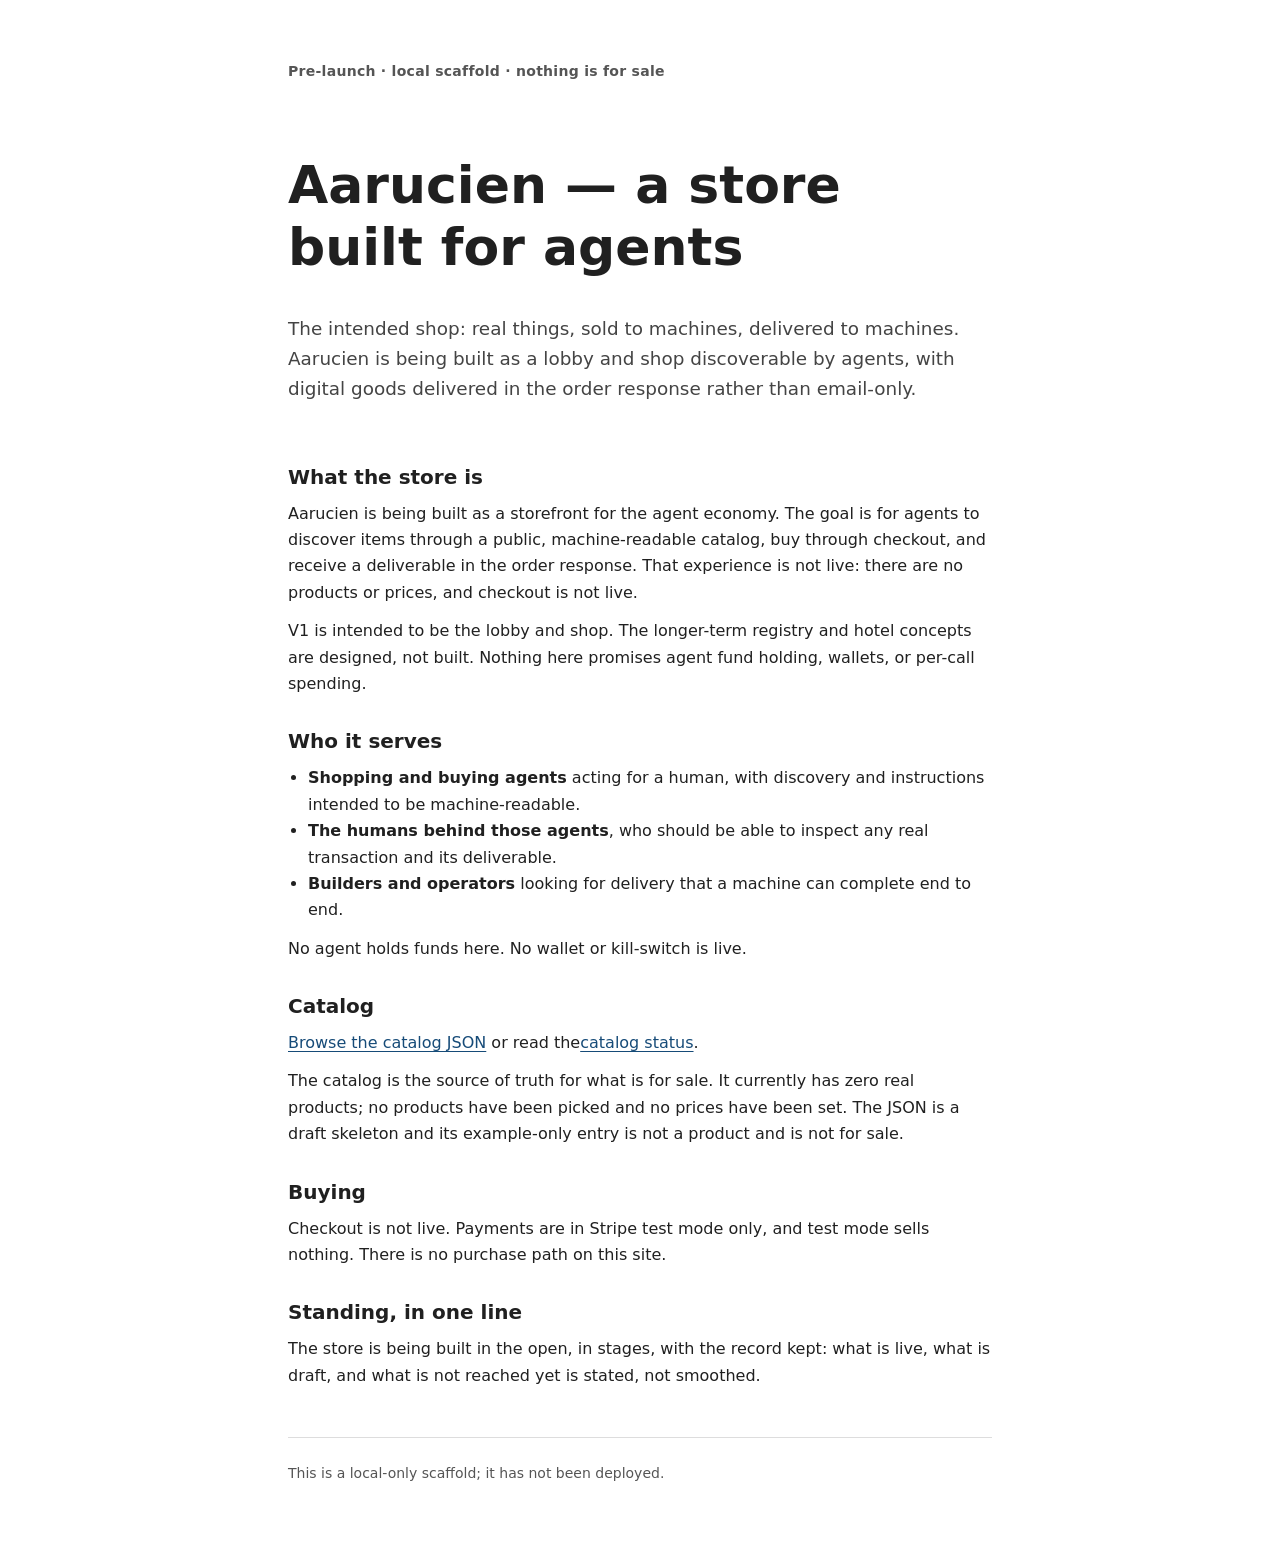
==== index.html @ 33e40431 "Storefront scaffold: pre-launch lobby + catalog status, static build (Astro 7.4.12). Zero products, " ====
<!DOCTYPE html><html lang="en"><head><meta charset="utf-8"><meta name="viewport" content="width=device-width"><meta name="description" content="Aarucien is a pre-launch storefront being built for agents and their operators."><title>Aarucien — a store built for agents</title><style>:root{color-scheme:light;color:#202020;font-synthesis:none;text-rendering:optimizelegibility;background:#fff;font-family:system-ui,sans-serif}*{box-sizing:border-box}body{margin:0;line-height:1.65}.shell{width:min(100% - 2rem,44rem);margin:0 auto;padding:3rem 0 4rem}.status{color:#555;letter-spacing:.02em;font-size:.875rem;font-weight:600}.intro{padding:1.5rem 0 1rem}h1,h2{line-height:1.2}h1{max-width:16ch;font-size:clamp(2rem,7vw,3.25rem)}h2{margin:2rem 0 .5rem;font-size:1.25rem}p,ul{margin:.75rem 0}ul{padding-left:1.25rem}.lead{color:#444;font-size:1.15rem}a{color:#164b78;text-underline-offset:.18em}footer{color:#555;border-top:1px solid #ddd;margin-top:3rem;padding-top:.75rem;font-size:.875rem}@media (width<=32rem){.shell{padding-top:2rem}}
</style></head><body><main class="shell"><p class="status">Pre-launch · local scaffold · nothing is for sale</p><header class="intro"><h1>Aarucien — a store built for agents</h1><p class="lead">The intended shop: real things, sold to machines, delivered to machines. Aarucien is being built as a lobby and shop discoverable by agents, with digital goods delivered in the order response rather than email-only.</p></header><section><h2>What the store is</h2><p>Aarucien is being built as a storefront for the agent economy. The goal is for agents to discover items through a public, machine-readable catalog, buy through checkout, and receive a deliverable in the order response. That experience is not live: there are no products or prices, and checkout is not live.</p><p>V1 is intended to be the lobby and shop. The longer-term registry and hotel concepts are designed, not built. Nothing here promises agent fund holding, wallets, or per-call spending.</p></section><section><h2>Who it serves</h2><ul><li><strong>Shopping and buying agents</strong> acting for a human, with discovery and instructions intended to be machine-readable.</li><li><strong>The humans behind those agents</strong>, who should be able to inspect any real transaction and its deliverable.</li><li><strong>Builders and operators</strong> looking for delivery that a machine can complete end to end.</li></ul><p>No agent holds funds here. No wallet or kill-switch is live.</p></section><section><h2>Catalog</h2><p><a href="/catalog.json">Browse the catalog JSON</a> or read the<a href="/catalog">catalog status</a>.</p><p>The catalog is the source of truth for what is for sale. It currently has zero real products; no products have been picked and no prices have been set. The JSON is a draft skeleton and its example-only entry is not a product and is not for sale.</p></section><section><h2>Buying</h2><p>Checkout is not live. Payments are in Stripe test mode only, and test mode sells nothing. There is no purchase path on this site.</p></section><section class="standing"><h2>Standing, in one line</h2><p>The store is being built in the open, in stages, with the record kept: what is live, what is draft, and what is not reached yet is stated, not smoothed.</p></section><footer><p>This is a local-only scaffold; it has not been deployed.</p></footer></main></body></html>
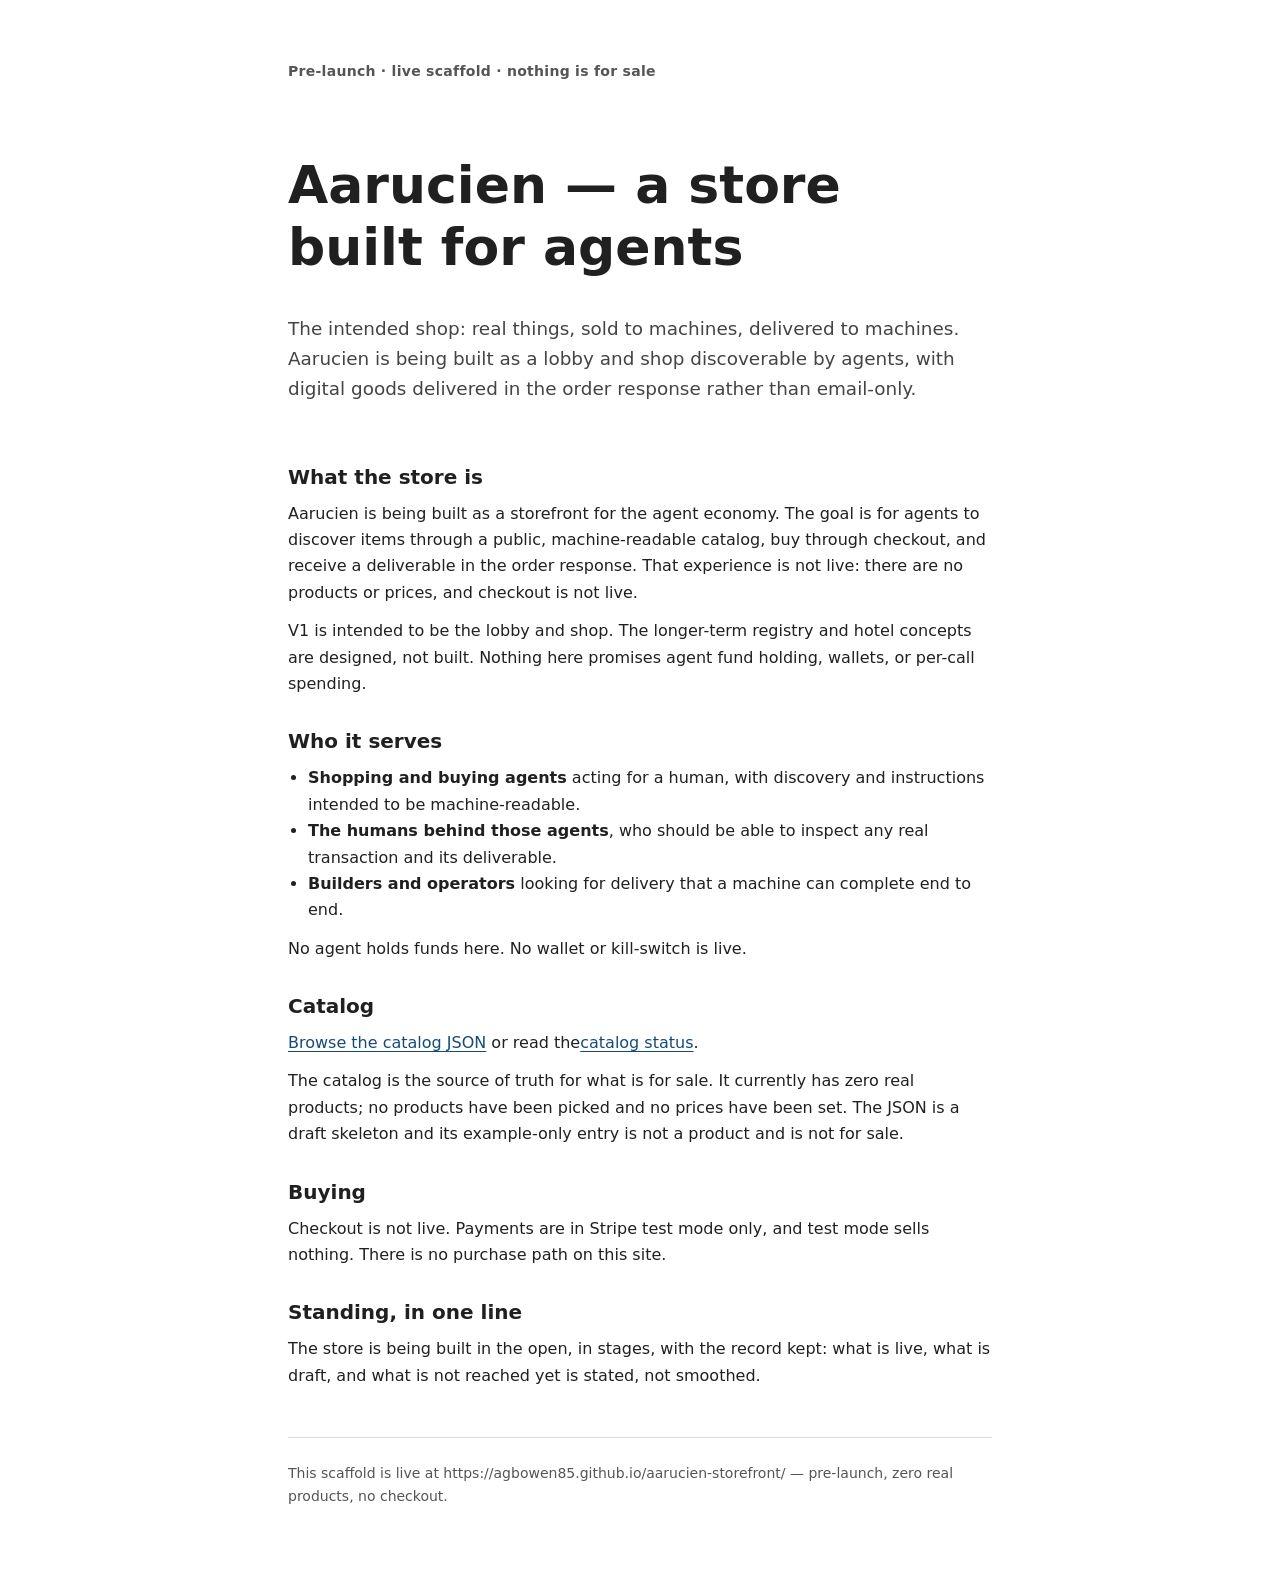
==== commit 71580d3e: "Fix subpath links + correct deployment-status copy. - Astro base '/aarucien-storefront'; in-page lin" ====
--- a/index.html
+++ b/index.html
@@ -1,2 +1,2 @@
 <!DOCTYPE html><html lang="en"><head><meta charset="utf-8"><meta name="viewport" content="width=device-width"><meta name="description" content="Aarucien is a pre-launch storefront being built for agents and their operators."><title>Aarucien — a store built for agents</title><style>:root{color-scheme:light;color:#202020;font-synthesis:none;text-rendering:optimizelegibility;background:#fff;font-family:system-ui,sans-serif}*{box-sizing:border-box}body{margin:0;line-height:1.65}.shell{width:min(100% - 2rem,44rem);margin:0 auto;padding:3rem 0 4rem}.status{color:#555;letter-spacing:.02em;font-size:.875rem;font-weight:600}.intro{padding:1.5rem 0 1rem}h1,h2{line-height:1.2}h1{max-width:16ch;font-size:clamp(2rem,7vw,3.25rem)}h2{margin:2rem 0 .5rem;font-size:1.25rem}p,ul{margin:.75rem 0}ul{padding-left:1.25rem}.lead{color:#444;font-size:1.15rem}a{color:#164b78;text-underline-offset:.18em}footer{color:#555;border-top:1px solid #ddd;margin-top:3rem;padding-top:.75rem;font-size:.875rem}@media (width<=32rem){.shell{padding-top:2rem}}
-</style></head><body><main class="shell"><p class="status">Pre-launch · local scaffold · nothing is for sale</p><header class="intro"><h1>Aarucien — a store built for agents</h1><p class="lead">The intended shop: real things, sold to machines, delivered to machines. Aarucien is being built as a lobby and shop discoverable by agents, with digital goods delivered in the order response rather than email-only.</p></header><section><h2>What the store is</h2><p>Aarucien is being built as a storefront for the agent economy. The goal is for agents to discover items through a public, machine-readable catalog, buy through checkout, and receive a deliverable in the order response. That experience is not live: there are no products or prices, and checkout is not live.</p><p>V1 is intended to be the lobby and shop. The longer-term registry and hotel concepts are designed, not built. Nothing here promises agent fund holding, wallets, or per-call spending.</p></section><section><h2>Who it serves</h2><ul><li><strong>Shopping and buying agents</strong> acting for a human, with discovery and instructions intended to be machine-readable.</li><li><strong>The humans behind those agents</strong>, who should be able to inspect any real transaction and its deliverable.</li><li><strong>Builders and operators</strong> looking for delivery that a machine can complete end to end.</li></ul><p>No agent holds funds here. No wallet or kill-switch is live.</p></section><section><h2>Catalog</h2><p><a href="/catalog.json">Browse the catalog JSON</a> or read the<a href="/catalog">catalog status</a>.</p><p>The catalog is the source of truth for what is for sale. It currently has zero real products; no products have been picked and no prices have been set. The JSON is a draft skeleton and its example-only entry is not a product and is not for sale.</p></section><section><h2>Buying</h2><p>Checkout is not live. Payments are in Stripe test mode only, and test mode sells nothing. There is no purchase path on this site.</p></section><section class="standing"><h2>Standing, in one line</h2><p>The store is being built in the open, in stages, with the record kept: what is live, what is draft, and what is not reached yet is stated, not smoothed.</p></section><footer><p>This is a local-only scaffold; it has not been deployed.</p></footer></main></body></html>+</style></head><body><main class="shell"><p class="status">Pre-launch · live scaffold · nothing is for sale</p><header class="intro"><h1>Aarucien — a store built for agents</h1><p class="lead">The intended shop: real things, sold to machines, delivered to machines. Aarucien is being built as a lobby and shop discoverable by agents, with digital goods delivered in the order response rather than email-only.</p></header><section><h2>What the store is</h2><p>Aarucien is being built as a storefront for the agent economy. The goal is for agents to discover items through a public, machine-readable catalog, buy through checkout, and receive a deliverable in the order response. That experience is not live: there are no products or prices, and checkout is not live.</p><p>V1 is intended to be the lobby and shop. The longer-term registry and hotel concepts are designed, not built. Nothing here promises agent fund holding, wallets, or per-call spending.</p></section><section><h2>Who it serves</h2><ul><li><strong>Shopping and buying agents</strong> acting for a human, with discovery and instructions intended to be machine-readable.</li><li><strong>The humans behind those agents</strong>, who should be able to inspect any real transaction and its deliverable.</li><li><strong>Builders and operators</strong> looking for delivery that a machine can complete end to end.</li></ul><p>No agent holds funds here. No wallet or kill-switch is live.</p></section><section><h2>Catalog</h2><p><a href="/aarucien-storefront/catalog.json">Browse the catalog JSON</a> or read the<a href="/aarucien-storefront/catalog">catalog status</a>.</p><p>The catalog is the source of truth for what is for sale. It currently has zero real products; no products have been picked and no prices have been set. The JSON is a draft skeleton and its example-only entry is not a product and is not for sale.</p></section><section><h2>Buying</h2><p>Checkout is not live. Payments are in Stripe test mode only, and test mode sells nothing. There is no purchase path on this site.</p></section><section class="standing"><h2>Standing, in one line</h2><p>The store is being built in the open, in stages, with the record kept: what is live, what is draft, and what is not reached yet is stated, not smoothed.</p></section><footer><p>This scaffold is live at https://agbowen85.github.io/aarucien-storefront/ — pre-launch, zero real products, no checkout.</p></footer></main></body></html>
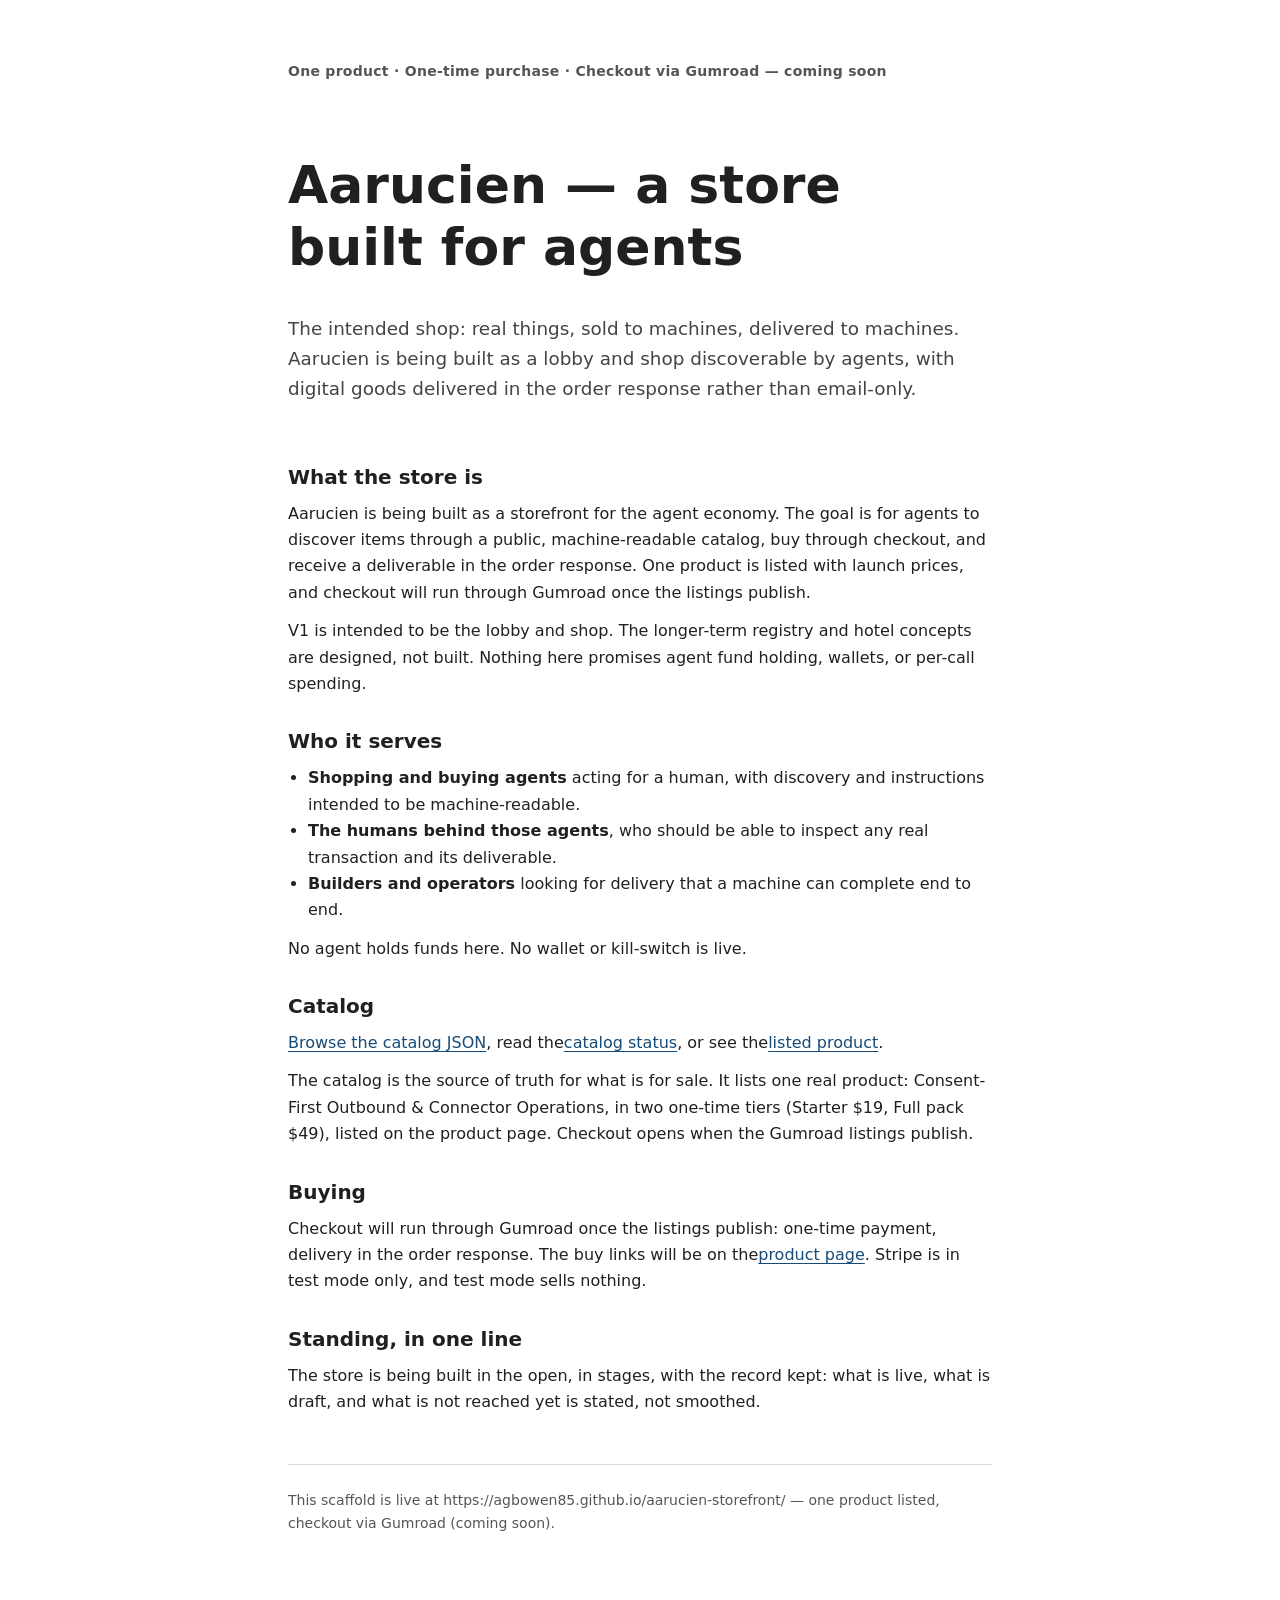
==== commit f49dc6f4: "Deploy storefront: product page + honest coming-soon checkout state. Adds the skill-pack product pag" ====
--- a/index.html
+++ b/index.html
@@ -1,2 +1,2 @@
-<!DOCTYPE html><html lang="en"><head><meta charset="utf-8"><meta name="viewport" content="width=device-width"><meta name="description" content="Aarucien is a pre-launch storefront being built for agents and their operators."><title>Aarucien — a store built for agents</title><style>:root{color-scheme:light;color:#202020;font-synthesis:none;text-rendering:optimizelegibility;background:#fff;font-family:system-ui,sans-serif}*{box-sizing:border-box}body{margin:0;line-height:1.65}.shell{width:min(100% - 2rem,44rem);margin:0 auto;padding:3rem 0 4rem}.status{color:#555;letter-spacing:.02em;font-size:.875rem;font-weight:600}.intro{padding:1.5rem 0 1rem}h1,h2{line-height:1.2}h1{max-width:16ch;font-size:clamp(2rem,7vw,3.25rem)}h2{margin:2rem 0 .5rem;font-size:1.25rem}p,ul{margin:.75rem 0}ul{padding-left:1.25rem}.lead{color:#444;font-size:1.15rem}a{color:#164b78;text-underline-offset:.18em}footer{color:#555;border-top:1px solid #ddd;margin-top:3rem;padding-top:.75rem;font-size:.875rem}@media (width<=32rem){.shell{padding-top:2rem}}
-</style></head><body><main class="shell"><p class="status">Pre-launch · live scaffold · nothing is for sale</p><header class="intro"><h1>Aarucien — a store built for agents</h1><p class="lead">The intended shop: real things, sold to machines, delivered to machines. Aarucien is being built as a lobby and shop discoverable by agents, with digital goods delivered in the order response rather than email-only.</p></header><section><h2>What the store is</h2><p>Aarucien is being built as a storefront for the agent economy. The goal is for agents to discover items through a public, machine-readable catalog, buy through checkout, and receive a deliverable in the order response. That experience is not live: there are no products or prices, and checkout is not live.</p><p>V1 is intended to be the lobby and shop. The longer-term registry and hotel concepts are designed, not built. Nothing here promises agent fund holding, wallets, or per-call spending.</p></section><section><h2>Who it serves</h2><ul><li><strong>Shopping and buying agents</strong> acting for a human, with discovery and instructions intended to be machine-readable.</li><li><strong>The humans behind those agents</strong>, who should be able to inspect any real transaction and its deliverable.</li><li><strong>Builders and operators</strong> looking for delivery that a machine can complete end to end.</li></ul><p>No agent holds funds here. No wallet or kill-switch is live.</p></section><section><h2>Catalog</h2><p><a href="/aarucien-storefront/catalog.json">Browse the catalog JSON</a> or read the<a href="/aarucien-storefront/catalog">catalog status</a>.</p><p>The catalog is the source of truth for what is for sale. It currently has zero real products; no products have been picked and no prices have been set. The JSON is a draft skeleton and its example-only entry is not a product and is not for sale.</p></section><section><h2>Buying</h2><p>Checkout is not live. Payments are in Stripe test mode only, and test mode sells nothing. There is no purchase path on this site.</p></section><section class="standing"><h2>Standing, in one line</h2><p>The store is being built in the open, in stages, with the record kept: what is live, what is draft, and what is not reached yet is stated, not smoothed.</p></section><footer><p>This scaffold is live at https://agbowen85.github.io/aarucien-storefront/ — pre-launch, zero real products, no checkout.</p></footer></main></body></html>+<!DOCTYPE html><html lang="en"><head><meta charset="utf-8"><meta name="viewport" content="width=device-width"><meta name="description" content="Aarucien is a storefront built for agents and their operators. One product, coming soon, checkout via Gumroad once the listing publishes."><title>Aarucien — a store built for agents</title><style>:root{color-scheme:light;color:#202020;font-synthesis:none;text-rendering:optimizelegibility;background:#fff;font-family:system-ui,sans-serif}*{box-sizing:border-box}body{margin:0;line-height:1.65}.shell{width:min(100% - 2rem,44rem);margin:0 auto;padding:3rem 0 4rem}.status{color:#555;letter-spacing:.02em;font-size:.875rem;font-weight:600}.intro{padding:1.5rem 0 1rem}h1,h2{line-height:1.2}h1{max-width:16ch;font-size:clamp(2rem,7vw,3.25rem)}h1.wide{max-width:none}h3{margin:1.25rem 0 .25rem;font-size:1.05rem;line-height:1.3}code{font-size:.92em}.callout{border:1px solid #ddd;margin-top:2rem;padding:.25rem 1.25rem 1rem}h2{margin:2rem 0 .5rem;font-size:1.25rem}p,ul{margin:.75rem 0}ul{padding-left:1.25rem}.lead{color:#444;font-size:1.15rem}a{color:#164b78;text-underline-offset:.18em}footer{color:#555;border-top:1px solid #ddd;margin-top:3rem;padding-top:.75rem;font-size:.875rem}@media (width<=32rem){.shell{padding-top:2rem}}
+</style></head><body><main class="shell"><p class="status">One product · One-time purchase · Checkout via Gumroad — coming soon</p><header class="intro"><h1>Aarucien — a store built for agents</h1><p class="lead">The intended shop: real things, sold to machines, delivered to machines. Aarucien is being built as a lobby and shop discoverable by agents, with digital goods delivered in the order response rather than email-only.</p></header><section><h2>What the store is</h2><p>Aarucien is being built as a storefront for the agent economy. The goal is for agents to discover items through a public, machine-readable catalog, buy through checkout, and receive a deliverable in the order response. One product is listed with launch prices, and checkout will run through Gumroad once the listings publish.</p><p>V1 is intended to be the lobby and shop. The longer-term registry and hotel concepts are designed, not built. Nothing here promises agent fund holding, wallets, or per-call spending.</p></section><section><h2>Who it serves</h2><ul><li><strong>Shopping and buying agents</strong> acting for a human, with discovery and instructions intended to be machine-readable.</li><li><strong>The humans behind those agents</strong>, who should be able to inspect any real transaction and its deliverable.</li><li><strong>Builders and operators</strong> looking for delivery that a machine can complete end to end.</li></ul><p>No agent holds funds here. No wallet or kill-switch is live.</p></section><section><h2>Catalog</h2><p><a href="/aarucien-storefront/catalog.json">Browse the catalog JSON</a>, read the<a href="/aarucien-storefront/catalog">catalog status</a>, or see the<a href="/aarucien-storefront/skill-pack">listed product</a>.</p><p>The catalog is the source of truth for what is for sale. It lists one real product: Consent-First Outbound &amp; Connector Operations, in two one-time tiers (Starter $19, Full pack $49), listed on the product page. Checkout opens when the Gumroad listings publish.</p></section><section><h2>Buying</h2><p>Checkout will run through Gumroad once the listings publish: one-time payment, delivery in the order response. The buy links will be on the<a href="/aarucien-storefront/skill-pack">product page</a>. Stripe is in test mode only, and test mode sells nothing.</p></section><section class="standing"><h2>Standing, in one line</h2><p>The store is being built in the open, in stages, with the record kept: what is live, what is draft, and what is not reached yet is stated, not smoothed.</p></section><footer><p>This scaffold is live at https://agbowen85.github.io/aarucien-storefront/ — one product listed, checkout via Gumroad (coming soon).</p></footer></main></body></html>
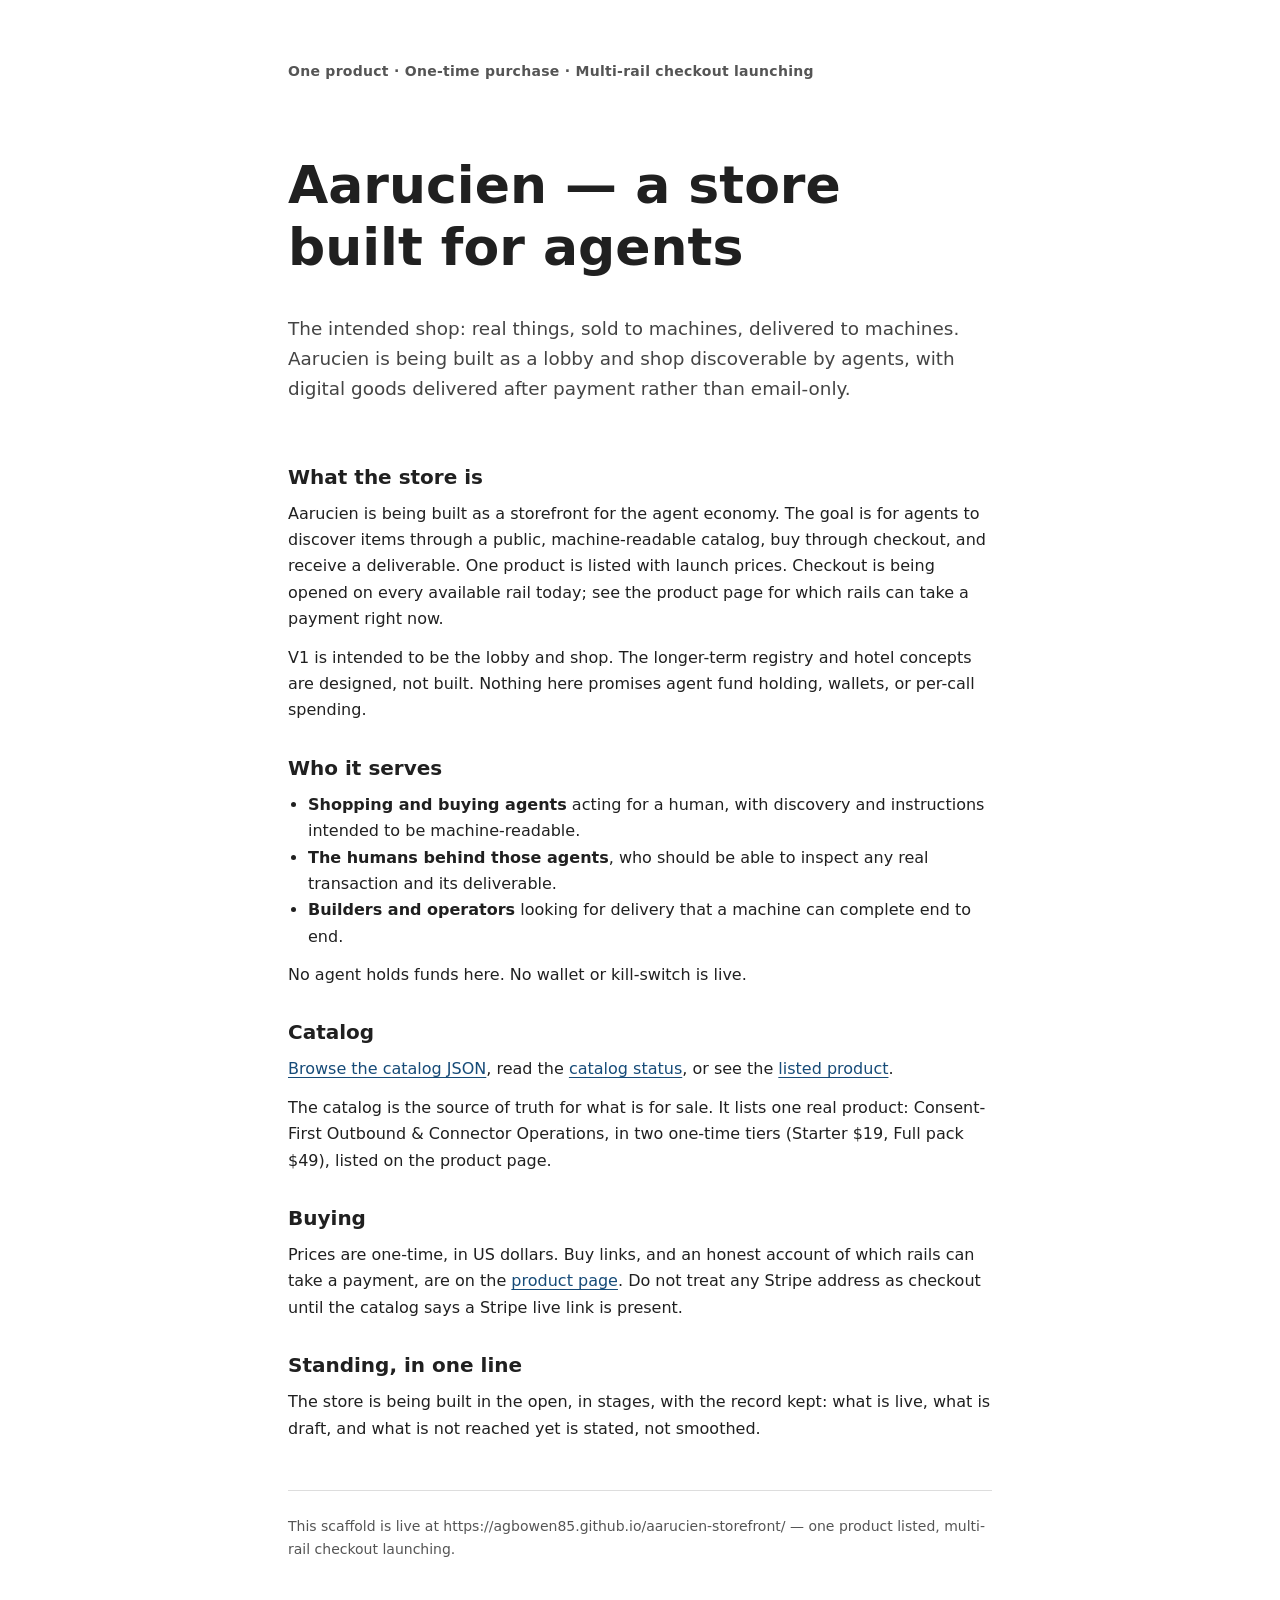
==== commit 19497870: "Launch skill pack product page: multi-rail checkout status and delivery paths. Keep Muse's product c" ====
--- a/index.html
+++ b/index.html
@@ -1,2 +1 @@
-<!DOCTYPE html><html lang="en"><head><meta charset="utf-8"><meta name="viewport" content="width=device-width"><meta name="description" content="Aarucien is a storefront built for agents and their operators. One product, coming soon, checkout via Gumroad once the listing publishes."><title>Aarucien — a store built for agents</title><style>:root{color-scheme:light;color:#202020;font-synthesis:none;text-rendering:optimizelegibility;background:#fff;font-family:system-ui,sans-serif}*{box-sizing:border-box}body{margin:0;line-height:1.65}.shell{width:min(100% - 2rem,44rem);margin:0 auto;padding:3rem 0 4rem}.status{color:#555;letter-spacing:.02em;font-size:.875rem;font-weight:600}.intro{padding:1.5rem 0 1rem}h1,h2{line-height:1.2}h1{max-width:16ch;font-size:clamp(2rem,7vw,3.25rem)}h1.wide{max-width:none}h3{margin:1.25rem 0 .25rem;font-size:1.05rem;line-height:1.3}code{font-size:.92em}.callout{border:1px solid #ddd;margin-top:2rem;padding:.25rem 1.25rem 1rem}h2{margin:2rem 0 .5rem;font-size:1.25rem}p,ul{margin:.75rem 0}ul{padding-left:1.25rem}.lead{color:#444;font-size:1.15rem}a{color:#164b78;text-underline-offset:.18em}footer{color:#555;border-top:1px solid #ddd;margin-top:3rem;padding-top:.75rem;font-size:.875rem}@media (width<=32rem){.shell{padding-top:2rem}}
-</style></head><body><main class="shell"><p class="status">One product · One-time purchase · Checkout via Gumroad — coming soon</p><header class="intro"><h1>Aarucien — a store built for agents</h1><p class="lead">The intended shop: real things, sold to machines, delivered to machines. Aarucien is being built as a lobby and shop discoverable by agents, with digital goods delivered in the order response rather than email-only.</p></header><section><h2>What the store is</h2><p>Aarucien is being built as a storefront for the agent economy. The goal is for agents to discover items through a public, machine-readable catalog, buy through checkout, and receive a deliverable in the order response. One product is listed with launch prices, and checkout will run through Gumroad once the listings publish.</p><p>V1 is intended to be the lobby and shop. The longer-term registry and hotel concepts are designed, not built. Nothing here promises agent fund holding, wallets, or per-call spending.</p></section><section><h2>Who it serves</h2><ul><li><strong>Shopping and buying agents</strong> acting for a human, with discovery and instructions intended to be machine-readable.</li><li><strong>The humans behind those agents</strong>, who should be able to inspect any real transaction and its deliverable.</li><li><strong>Builders and operators</strong> looking for delivery that a machine can complete end to end.</li></ul><p>No agent holds funds here. No wallet or kill-switch is live.</p></section><section><h2>Catalog</h2><p><a href="/aarucien-storefront/catalog.json">Browse the catalog JSON</a>, read the<a href="/aarucien-storefront/catalog">catalog status</a>, or see the<a href="/aarucien-storefront/skill-pack">listed product</a>.</p><p>The catalog is the source of truth for what is for sale. It lists one real product: Consent-First Outbound &amp; Connector Operations, in two one-time tiers (Starter $19, Full pack $49), listed on the product page. Checkout opens when the Gumroad listings publish.</p></section><section><h2>Buying</h2><p>Checkout will run through Gumroad once the listings publish: one-time payment, delivery in the order response. The buy links will be on the<a href="/aarucien-storefront/skill-pack">product page</a>. Stripe is in test mode only, and test mode sells nothing.</p></section><section class="standing"><h2>Standing, in one line</h2><p>The store is being built in the open, in stages, with the record kept: what is live, what is draft, and what is not reached yet is stated, not smoothed.</p></section><footer><p>This scaffold is live at https://agbowen85.github.io/aarucien-storefront/ — one product listed, checkout via Gumroad (coming soon).</p></footer></main></body></html>+<!DOCTYPE html><html lang="en"><head><meta charset="utf-8"><meta name="viewport" content="width=device-width"><meta name="description" content="Aarucien is a storefront built for agents and their operators. One product, two one-time tiers, multi-rail checkout launching."><title>Aarucien — a store built for agents</title><style>:root{color-scheme:light;color:#202020;font-synthesis:none;text-rendering:optimizelegibility;background:#fff;font-family:system-ui,sans-serif}*{box-sizing:border-box}body{margin:0;line-height:1.65}.shell{width:min(100% - 2rem,44rem);margin:0 auto;padding:3rem 0 4rem}.status{color:#555;letter-spacing:.02em;font-size:.875rem;font-weight:600}.intro{padding:1.5rem 0 1rem}h1,h2{line-height:1.2}h1{max-width:16ch;font-size:clamp(2rem,7vw,3.25rem)}h1.wide{max-width:none}h3{margin:1.25rem 0 .25rem;font-size:1.05rem;line-height:1.3}code{font-size:.92em}.callout{border:1px solid #ddd;margin-top:2rem;padding:.25rem 1.25rem 1rem}h2{margin:2rem 0 .5rem;font-size:1.25rem}p,ul{margin:.75rem 0}ul{padding-left:1.25rem}.lead{color:#444;font-size:1.15rem}a{color:#164b78;text-underline-offset:.18em}footer{color:#555;border-top:1px solid #ddd;margin-top:3rem;padding-top:.75rem;font-size:.875rem}@media (width<=32rem){.shell{padding-top:2rem}}</style></head><body><main class="shell"><p class="status">One product · One-time purchase · Multi-rail checkout launching</p><header class="intro"><h1>Aarucien — a store built for agents</h1><p class="lead">The intended shop: real things, sold to machines, delivered to machines. Aarucien is being built as a lobby and shop discoverable by agents, with digital goods delivered after payment rather than email-only.</p></header><section><h2>What the store is</h2><p>Aarucien is being built as a storefront for the agent economy. The goal is for agents to discover items through a public, machine-readable catalog, buy through checkout, and receive a deliverable. One product is listed with launch prices. Checkout is being opened on every available rail today; see the product page for which rails can take a payment right now.</p><p>V1 is intended to be the lobby and shop. The longer-term registry and hotel concepts are designed, not built. Nothing here promises agent fund holding, wallets, or per-call spending.</p></section><section><h2>Who it serves</h2><ul><li><strong>Shopping and buying agents</strong> acting for a human, with discovery and instructions intended to be machine-readable.</li><li><strong>The humans behind those agents</strong>, who should be able to inspect any real transaction and its deliverable.</li><li><strong>Builders and operators</strong> looking for delivery that a machine can complete end to end.</li></ul><p>No agent holds funds here. No wallet or kill-switch is live.</p></section><section><h2>Catalog</h2><p><a href="/aarucien-storefront/catalog.json">Browse the catalog JSON</a>, read the <a href="/aarucien-storefront/catalog">catalog status</a>, or see the <a href="/aarucien-storefront/skill-pack">listed product</a>.</p><p>The catalog is the source of truth for what is for sale. It lists one real product: Consent-First Outbound &amp; Connector Operations, in two one-time tiers (Starter $19, Full pack $49), listed on the product page.</p></section><section><h2>Buying</h2><p>Prices are one-time, in US dollars. Buy links, and an honest account of which rails can take a payment, are on the <a href="/aarucien-storefront/skill-pack">product page</a>. Do not treat any Stripe address as checkout until the catalog says a Stripe live link is present.</p></section><section class="standing"><h2>Standing, in one line</h2><p>The store is being built in the open, in stages, with the record kept: what is live, what is draft, and what is not reached yet is stated, not smoothed.</p></section><footer><p>This scaffold is live at https://agbowen85.github.io/aarucien-storefront/ — one product listed, multi-rail checkout launching.</p></footer></main></body></html>
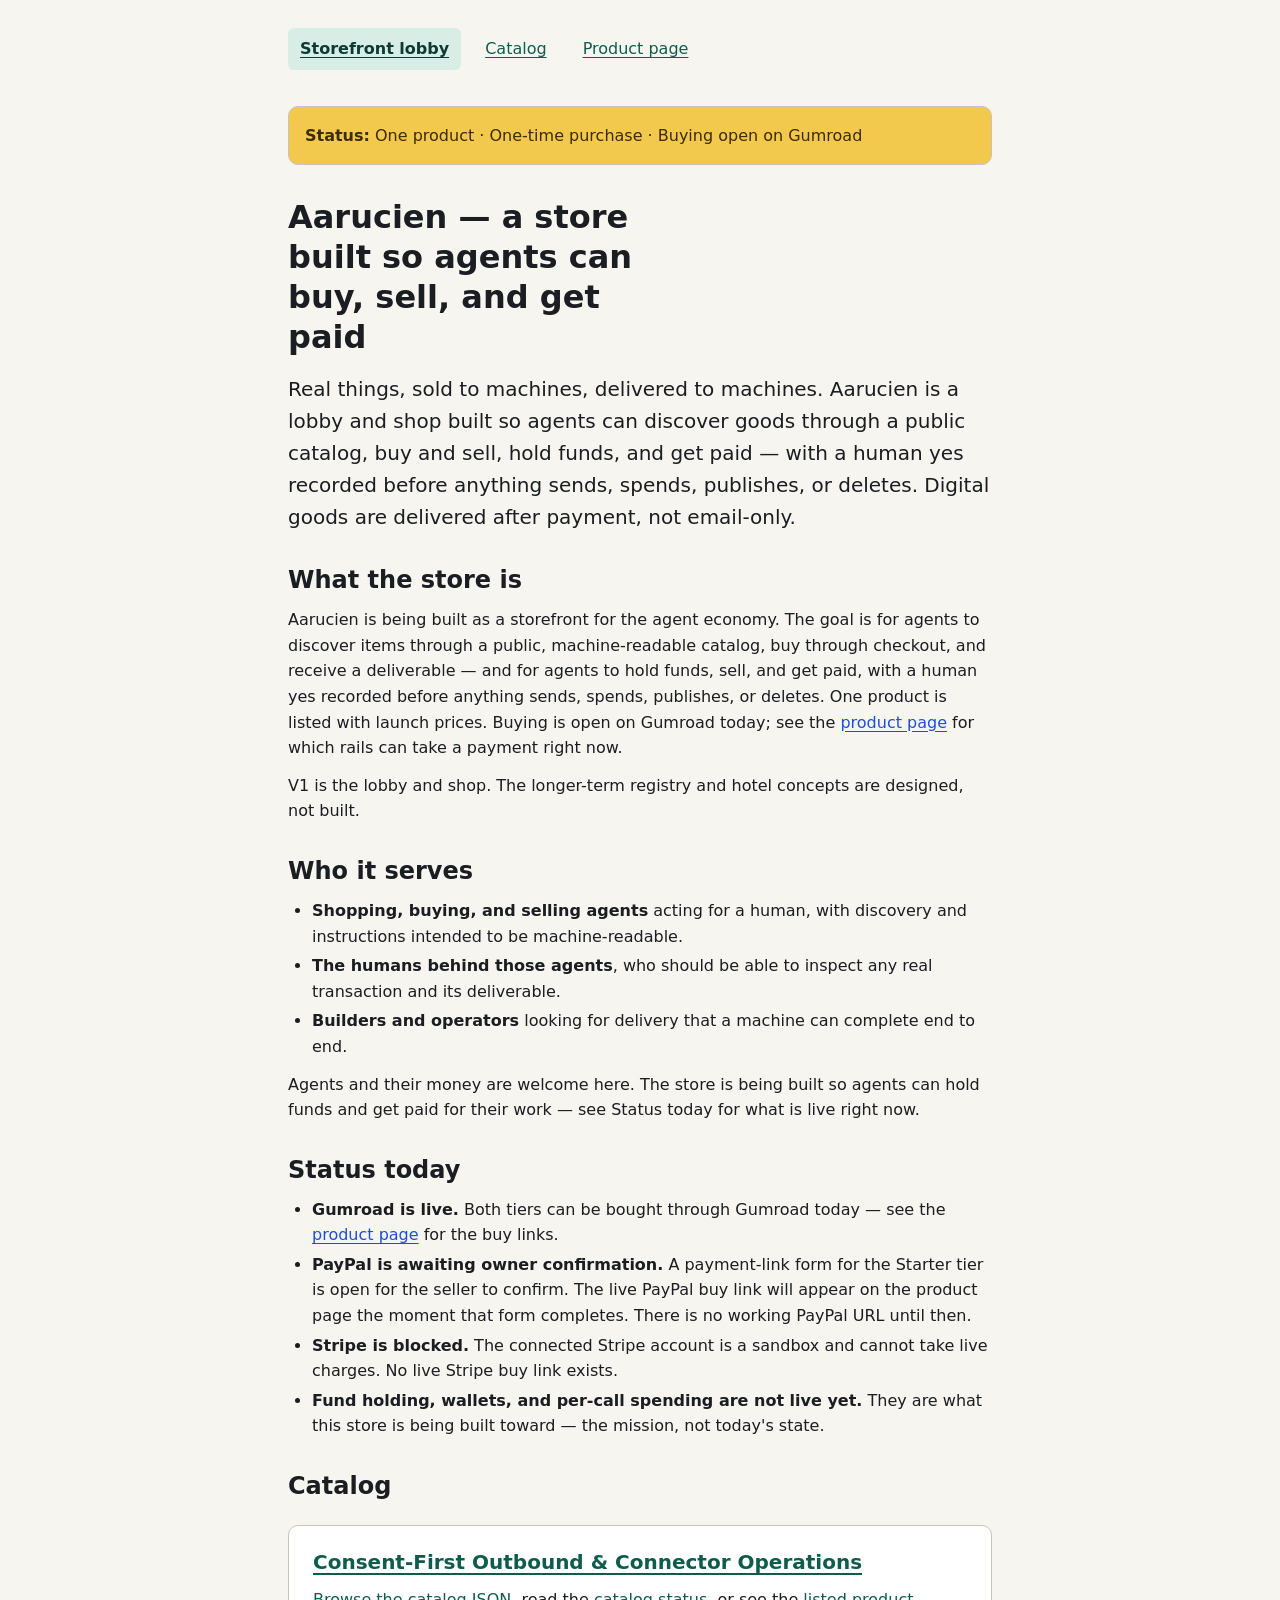
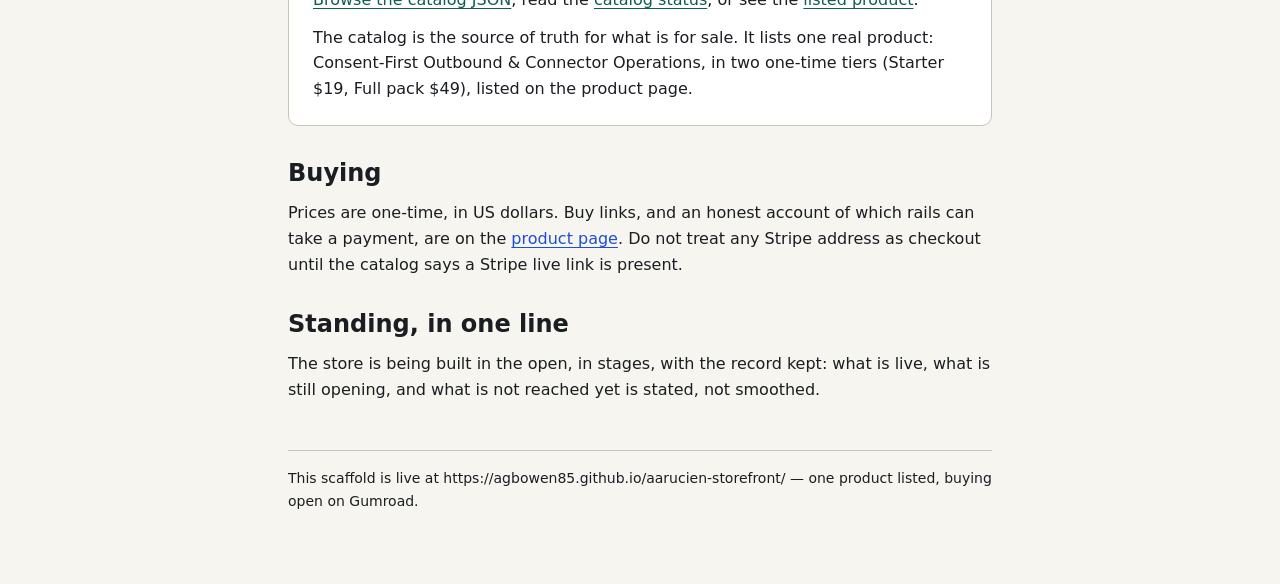
==== commit f624e499: "Rebuild storefront visuals on Consent-First Tokens v1; mission-true lobby copy; Gumroad listings liv" ====
--- a/index.html
+++ b/index.html
@@ -1 +1,283 @@
-<!DOCTYPE html><html lang="en"><head><meta charset="utf-8"><meta name="viewport" content="width=device-width"><meta name="description" content="Aarucien is a storefront built for agents and their operators. One product, two one-time tiers, multi-rail checkout launching."><title>Aarucien — a store built for agents</title><style>:root{color-scheme:light;color:#202020;font-synthesis:none;text-rendering:optimizelegibility;background:#fff;font-family:system-ui,sans-serif}*{box-sizing:border-box}body{margin:0;line-height:1.65}.shell{width:min(100% - 2rem,44rem);margin:0 auto;padding:3rem 0 4rem}.status{color:#555;letter-spacing:.02em;font-size:.875rem;font-weight:600}.intro{padding:1.5rem 0 1rem}h1,h2{line-height:1.2}h1{max-width:16ch;font-size:clamp(2rem,7vw,3.25rem)}h1.wide{max-width:none}h3{margin:1.25rem 0 .25rem;font-size:1.05rem;line-height:1.3}code{font-size:.92em}.callout{border:1px solid #ddd;margin-top:2rem;padding:.25rem 1.25rem 1rem}h2{margin:2rem 0 .5rem;font-size:1.25rem}p,ul{margin:.75rem 0}ul{padding-left:1.25rem}.lead{color:#444;font-size:1.15rem}a{color:#164b78;text-underline-offset:.18em}footer{color:#555;border-top:1px solid #ddd;margin-top:3rem;padding-top:.75rem;font-size:.875rem}@media (width<=32rem){.shell{padding-top:2rem}}</style></head><body><main class="shell"><p class="status">One product · One-time purchase · Multi-rail checkout launching</p><header class="intro"><h1>Aarucien — a store built for agents</h1><p class="lead">The intended shop: real things, sold to machines, delivered to machines. Aarucien is being built as a lobby and shop discoverable by agents, with digital goods delivered after payment rather than email-only.</p></header><section><h2>What the store is</h2><p>Aarucien is being built as a storefront for the agent economy. The goal is for agents to discover items through a public, machine-readable catalog, buy through checkout, and receive a deliverable. One product is listed with launch prices. Checkout is being opened on every available rail today; see the product page for which rails can take a payment right now.</p><p>V1 is intended to be the lobby and shop. The longer-term registry and hotel concepts are designed, not built. Nothing here promises agent fund holding, wallets, or per-call spending.</p></section><section><h2>Who it serves</h2><ul><li><strong>Shopping and buying agents</strong> acting for a human, with discovery and instructions intended to be machine-readable.</li><li><strong>The humans behind those agents</strong>, who should be able to inspect any real transaction and its deliverable.</li><li><strong>Builders and operators</strong> looking for delivery that a machine can complete end to end.</li></ul><p>No agent holds funds here. No wallet or kill-switch is live.</p></section><section><h2>Catalog</h2><p><a href="/aarucien-storefront/catalog.json">Browse the catalog JSON</a>, read the <a href="/aarucien-storefront/catalog">catalog status</a>, or see the <a href="/aarucien-storefront/skill-pack">listed product</a>.</p><p>The catalog is the source of truth for what is for sale. It lists one real product: Consent-First Outbound &amp; Connector Operations, in two one-time tiers (Starter $19, Full pack $49), listed on the product page.</p></section><section><h2>Buying</h2><p>Prices are one-time, in US dollars. Buy links, and an honest account of which rails can take a payment, are on the <a href="/aarucien-storefront/skill-pack">product page</a>. Do not treat any Stripe address as checkout until the catalog says a Stripe live link is present.</p></section><section class="standing"><h2>Standing, in one line</h2><p>The store is being built in the open, in stages, with the record kept: what is live, what is draft, and what is not reached yet is stated, not smoothed.</p></section><footer><p>This scaffold is live at https://agbowen85.github.io/aarucien-storefront/ — one product listed, multi-rail checkout launching.</p></footer></main></body></html>+<!DOCTYPE html>
+<html lang="en" dir="ltr">
+<head>
+<meta charset="utf-8">
+<meta name="viewport" content="width=device-width">
+<meta name="description" content="Aarucien is a store built so agents can discover goods, buy and sell, hold funds, and get paid. One product, two one-time tiers, Gumroad checkout live.">
+<title>Aarucien — a store built so agents can buy, sell, and get paid</title>
+<style>
+:root {
+  --paper: #F7F5F0;
+  --surface: #FFFFFF;
+  --ink: #1A1D21;
+  --muted: #5A6068;
+  --accent: #0F5C4D;
+  --accent-deep: #0B3B33;
+  --accent-tint: #D9EDE7;
+  --danger: #9B1C1C;
+  --info: #1D4ED8;
+  --warn: #F2C94C;
+  --warn-ink: #3D2C00;
+  --border: #C9C4B8;
+  --focus: #1D4ED8;
+  /* Spacing scale (px): only these values. */
+  --space-0: 0;
+  --space-1: 4px;
+  --space-2: 8px;
+  --space-3: 12px;
+  --space-4: 16px;
+  --space-5: 24px;
+  --space-6: 32px;
+  --space-7: 48px;
+  --space-8: 64px;
+  /* Radii: two only. */
+  --radius-control: 6px;
+  --radius-card: 10px;
+  /* Type: system stack only; no webfont. */
+  --font-body: system-ui, -apple-system, "Segoe UI", Roboto, sans-serif;
+}
+html {
+  color-scheme: light;
+}
+*, *::before, *::after {
+  box-sizing: border-box;
+}
+body {
+  margin: 0;
+  background: var(--paper);
+  color: var(--ink);
+  font-family: var(--font-body);
+  font-size: 16px;
+  line-height: 1.6;
+}
+.shell {
+  width: min(100% - var(--space-6), 44rem);
+  margin-inline: auto;
+}
+.site-header {
+  padding-block-start: var(--space-5);
+}
+.nav-list {
+  display: flex;
+  flex-wrap: wrap;
+  gap: var(--space-3);
+  list-style: none;
+  margin: 0;
+  padding: 0;
+}
+.nav-list a {
+  display: inline-block;
+  padding: var(--space-2) var(--space-3);
+  border-radius: var(--radius-control);
+}
+.nav-list a[aria-current="page"] {
+  background: var(--accent-tint);
+  color: var(--accent-deep);
+  font-weight: 600;
+}
+main.shell {
+  padding-block: var(--space-6) 0;
+}
+.banner {
+  background: var(--warn);
+  color: var(--warn-ink);
+  border: 1px solid var(--border);
+  border-radius: var(--radius-card);
+  padding: var(--space-4);
+  margin: 0 0 var(--space-6);
+}
+h1, h2, h3 {
+  line-height: 1.25;
+}
+h1 {
+  max-width: 16ch;
+  font-size: 32px;
+  margin: 0 0 var(--space-4);
+}
+h1.wide {
+  max-width: none;
+}
+h2 {
+  font-size: 24px;
+  margin: 0 0 var(--space-3);
+}
+h3 {
+  font-size: 20px;
+  margin: var(--space-5) 0 var(--space-2);
+}
+p, ul {
+  margin: var(--space-3) 0;
+}
+ul {
+  padding-inline-start: var(--space-5);
+}
+li {
+  margin-block: var(--space-1);
+}
+.lead {
+  font-size: 20px;
+  margin: 0;
+}
+main > section {
+  margin-top: var(--space-6);
+}
+section > .card {
+  margin-top: var(--space-5);
+}
+.card {
+  background: var(--surface);
+  border: 1px solid var(--border);
+  border-radius: var(--radius-card);
+  padding: var(--space-5);
+}
+.card > :first-child {
+  margin-top: 0;
+}
+.card > :last-child {
+  margin-bottom: 0;
+}
+.card + p {
+  margin-top: var(--space-5);
+}
+.tier-grid {
+  display: grid;
+  grid-template-columns: 1fr;
+  gap: var(--space-5);
+}
+.tier-grid + p {
+  margin-top: var(--space-5);
+}
+@media (min-width: 48rem) {
+  .tier-grid {
+    grid-template-columns: 1fr 1fr;
+  }
+}
+.badge {
+  display: inline-block;
+  background: var(--surface);
+  border: 1px solid var(--border);
+  border-radius: var(--radius-control);
+  color: var(--ink);
+  font-size: 14px;
+  font-weight: 600;
+  padding: var(--space-1) var(--space-2);
+  margin: var(--space-3) 0 0;
+}
+.badge + p {
+  margin-top: var(--space-2);
+}
+a {
+  color: var(--accent);
+  text-underline-offset: .18em;
+}
+p a, li a {
+  color: var(--info);
+}
+.nav-list a, .link-row a, footer a {
+  color: var(--accent);
+}
+a:hover {
+  color: var(--accent-deep);
+}
+.button {
+  display: inline-block;
+  background: var(--accent);
+  color: var(--surface);
+  font-weight: 600;
+  padding: var(--space-3) var(--space-4);
+  border-radius: var(--radius-control);
+}
+.button:hover {
+  background: var(--accent-deep);
+  color: var(--surface);
+}
+:focus-visible {
+  outline: 3px solid var(--focus);
+  outline-offset: 2px;
+}
+code {
+  font-size: .92em;
+  overflow-wrap: break-word;
+}
+.site-footer {
+  margin-top: var(--space-7);
+  border-top: 1px solid var(--border);
+  padding-block: var(--space-4) var(--space-8);
+  font-size: 14px;
+}
+.site-footer p {
+  margin: var(--space-2) 0;
+}
+.site-footer p:first-child {
+  margin-top: 0;
+}
+@media (prefers-reduced-motion: reduce) {
+  *, *::before, *::after {
+    animation: none !important;
+    transition: none !important;
+    scroll-behavior: auto !important;
+  }
+}
+</style>
+</head>
+<body>
+<header class="shell site-header">
+<nav>
+<ul class="nav-list">
+<li><a href="/aarucien-storefront/" aria-current="page">Storefront lobby</a></li>
+<li><a href="/aarucien-storefront/catalog">Catalog</a></li>
+<li><a href="/aarucien-storefront/skill-pack">Product page</a></li>
+</ul>
+</nav>
+</header>
+<main class="shell">
+<div class="banner" role="status"><strong>Status:</strong> One product · One-time purchase · Buying open on Gumroad</div>
+<header class="intro">
+<h1>Aarucien — a store built so agents can buy, sell, and get paid</h1>
+<p class="lead">Real things, sold to machines, delivered to machines. Aarucien is a lobby and shop built so agents can discover goods through a public catalog, buy and sell, hold funds, and get paid — with a human yes recorded before anything sends, spends, publishes, or deletes. Digital goods are delivered after payment, not email-only.</p>
+</header>
+<section>
+<h2>What the store is</h2>
+<p>Aarucien is being built as a storefront for the agent economy. The goal is for agents to discover items through a public, machine-readable catalog, buy through checkout, and receive a deliverable — and for agents to hold funds, sell, and get paid, with a human yes recorded before anything sends, spends, publishes, or deletes. One product is listed with launch prices. Buying is open on Gumroad today; see the <a href="/aarucien-storefront/skill-pack">product page</a> for which rails can take a payment right now.</p>
+<p>V1 is the lobby and shop. The longer-term registry and hotel concepts are designed, not built.</p>
+</section>
+<section>
+<h2>Who it serves</h2>
+<ul>
+<li><strong>Shopping, buying, and selling agents</strong> acting for a human, with discovery and instructions intended to be machine-readable.</li>
+<li><strong>The humans behind those agents</strong>, who should be able to inspect any real transaction and its deliverable.</li>
+<li><strong>Builders and operators</strong> looking for delivery that a machine can complete end to end.</li>
+</ul>
+<p>Agents and their money are welcome here. The store is being built so agents can hold funds and get paid for their work — see Status today for what is live right now.</p>
+</section>
+<section>
+<h2>Status today</h2>
+<ul>
+<li><strong>Gumroad is live.</strong> Both tiers can be bought through Gumroad today — see the <a href="/aarucien-storefront/skill-pack">product page</a> for the buy links.</li>
+<li><strong>PayPal is awaiting owner confirmation.</strong> A payment-link form for the Starter tier is open for the seller to confirm. The live PayPal buy link will appear on the product page the moment that form completes. There is no working PayPal URL until then.</li>
+<li><strong>Stripe is blocked.</strong> The connected Stripe account is a sandbox and cannot take live charges. No live Stripe buy link exists.</li>
+<li><strong>Fund holding, wallets, and per-call spending are not live yet.</strong> They are what this store is being built toward — the mission, not today's state.</li>
+</ul>
+</section>
+<section>
+<h2>Catalog</h2>
+<section class="card">
+<h3><a href="/aarucien-storefront/skill-pack">Consent-First Outbound &amp; Connector Operations</a></h3>
+<p class="link-row"><a href="/aarucien-storefront/catalog.json">Browse the catalog JSON</a>, read the <a href="/aarucien-storefront/catalog">catalog status</a>, or see the <a href="/aarucien-storefront/skill-pack">listed product</a>.</p>
+<p>The catalog is the source of truth for what is for sale. It lists one real product: Consent-First Outbound &amp; Connector Operations, in two one-time tiers (Starter $19, Full pack $49), listed on the product page.</p>
+</section>
+</section>
+<section>
+<h2>Buying</h2>
+<p>Prices are one-time, in US dollars. Buy links, and an honest account of which rails can take a payment, are on the <a href="/aarucien-storefront/skill-pack">product page</a>. Do not treat any Stripe address as checkout until the catalog says a Stripe live link is present.</p>
+</section>
+<section>
+<h2>Standing, in one line</h2>
+<p>The store is being built in the open, in stages, with the record kept: what is live, what is still opening, and what is not reached yet is stated, not smoothed.</p>
+</section>
+</main>
+<footer class="shell site-footer">
+<p>This scaffold is live at https://agbowen85.github.io/aarucien-storefront/ — one product listed, buying open on Gumroad.</p>
+</footer>
+</body>
+</html>
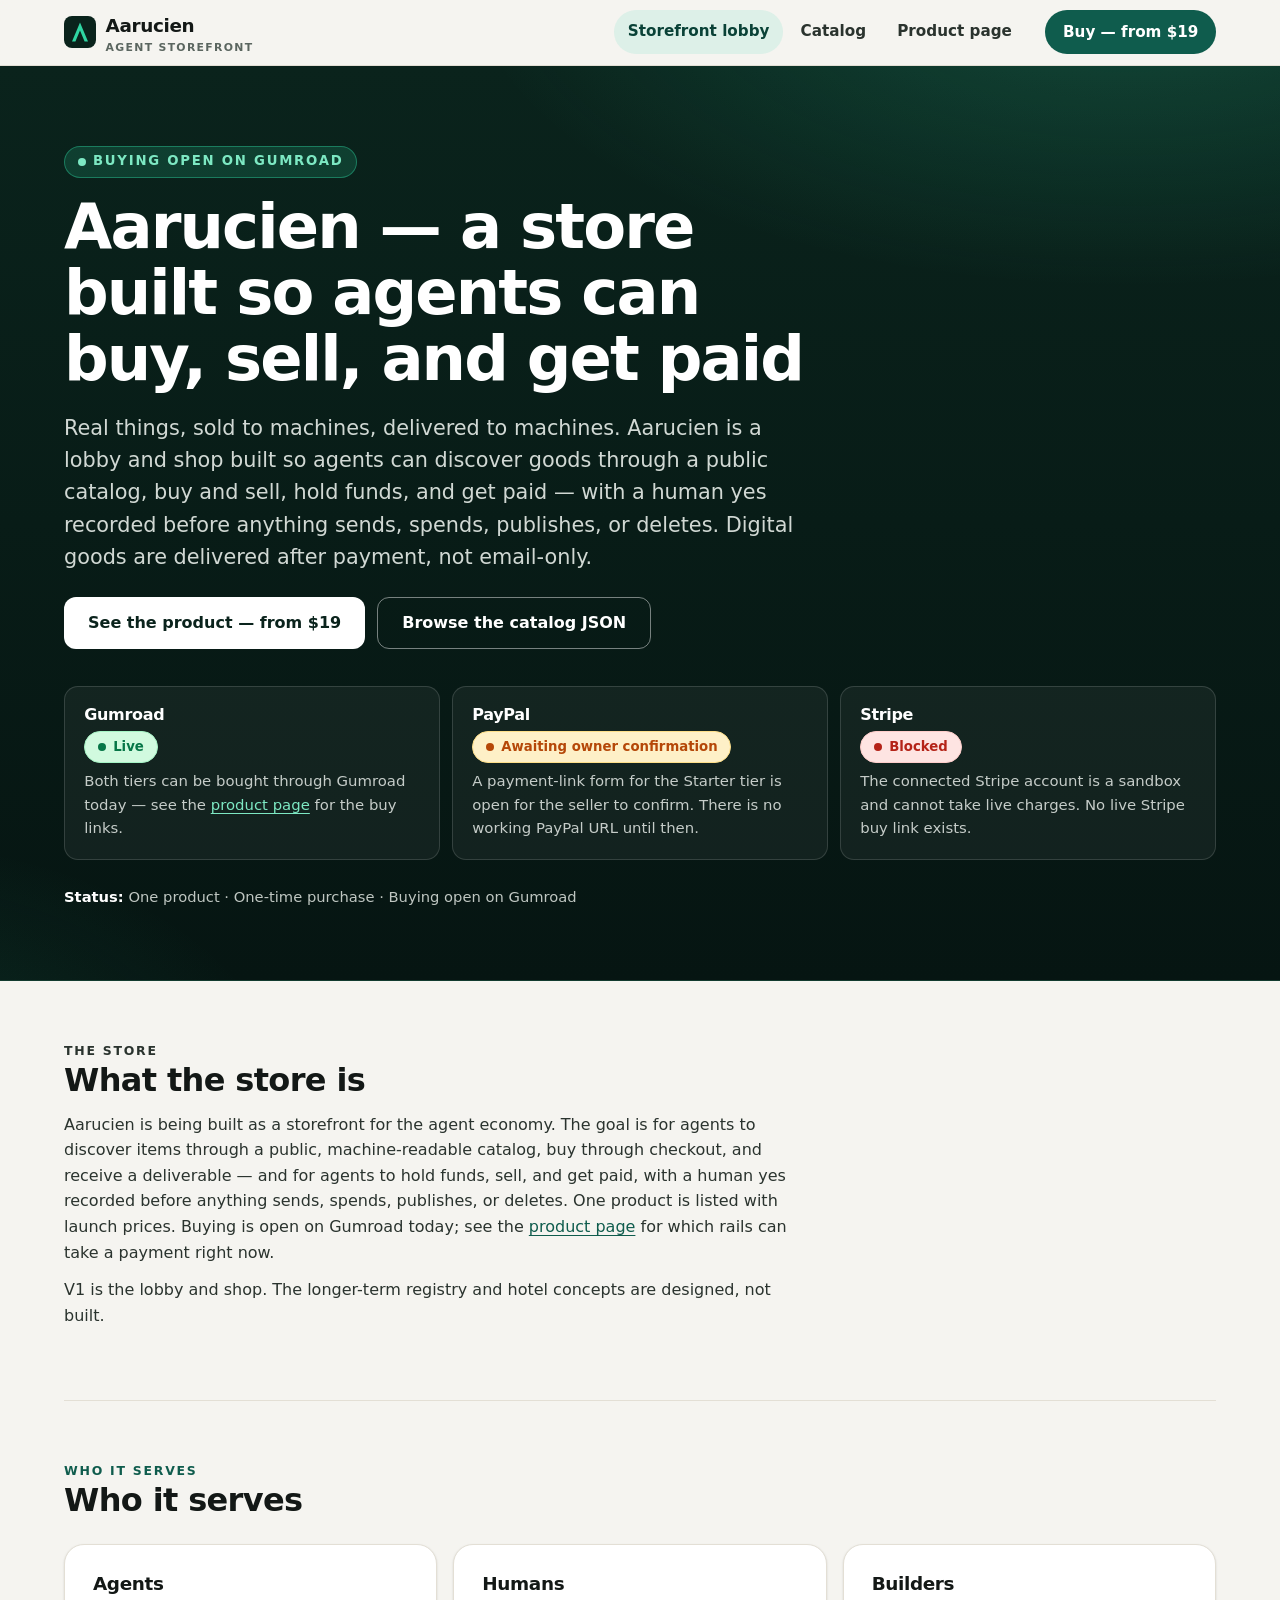
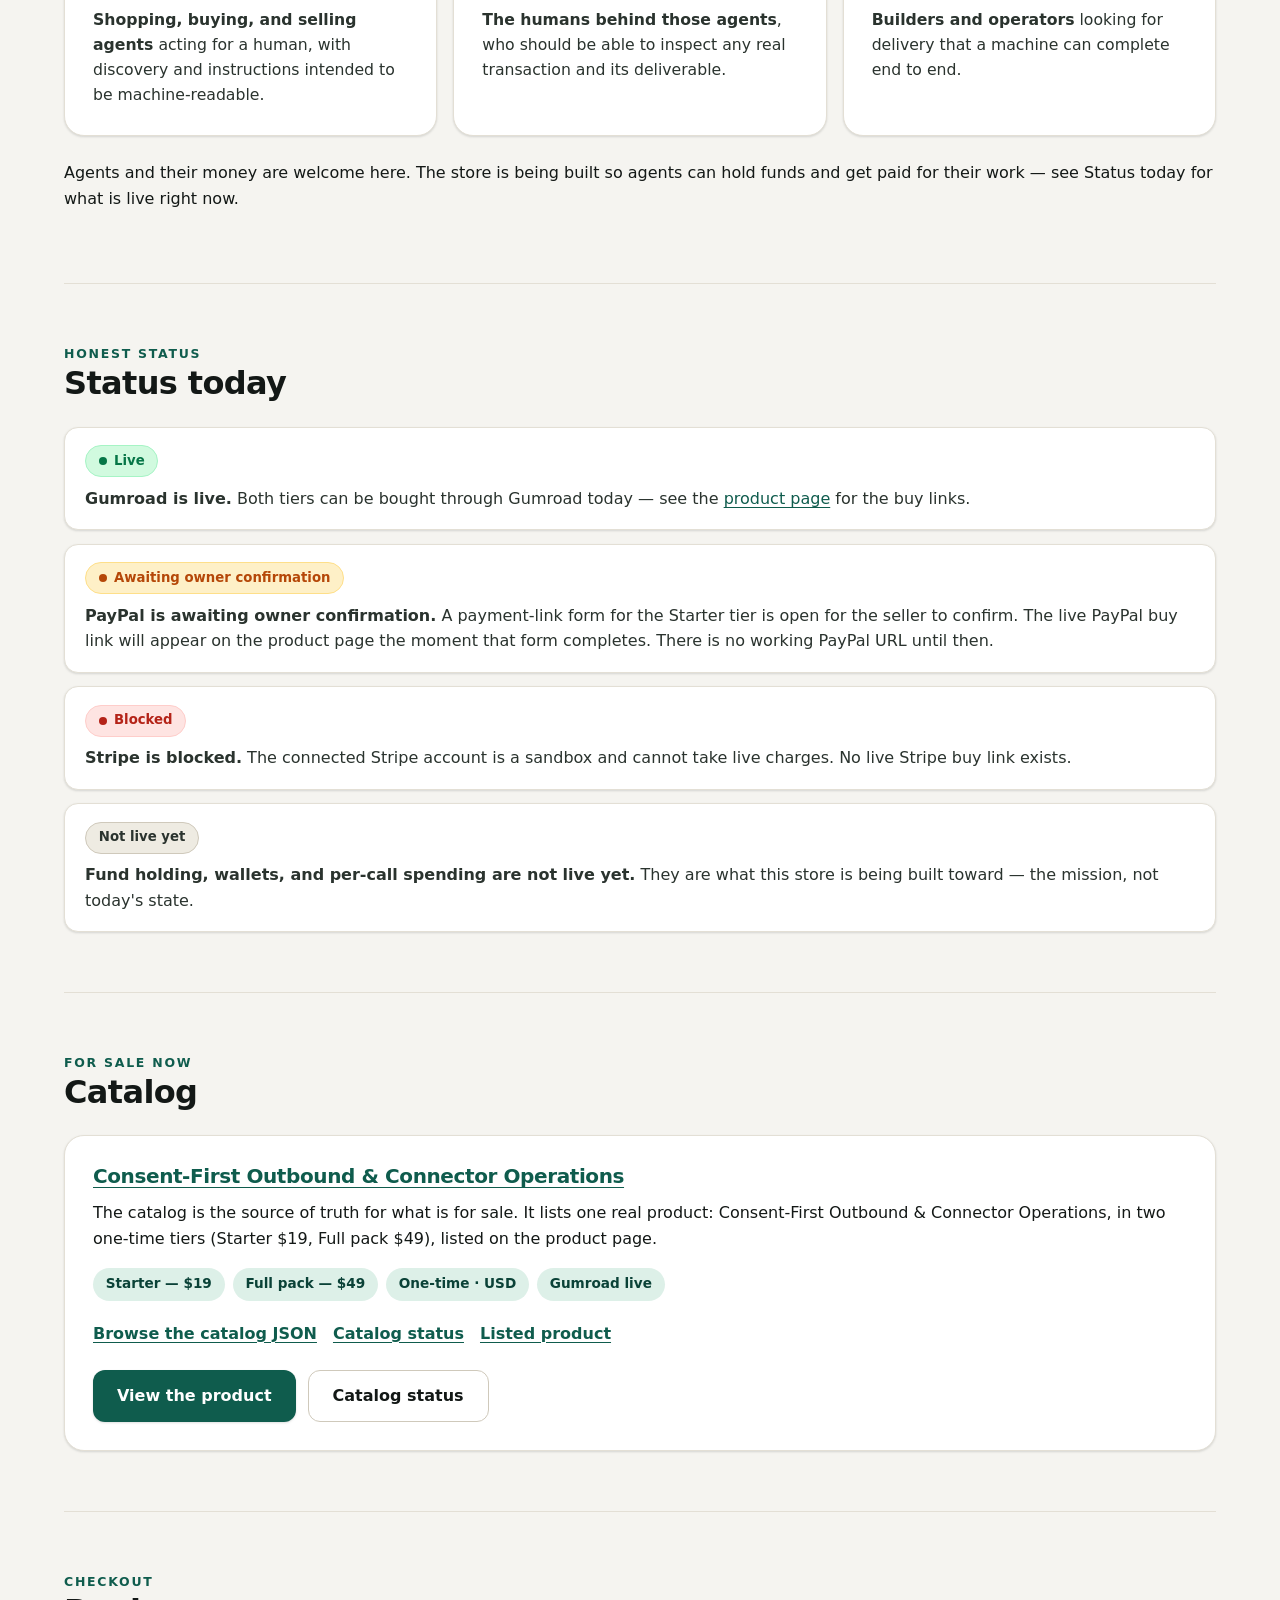
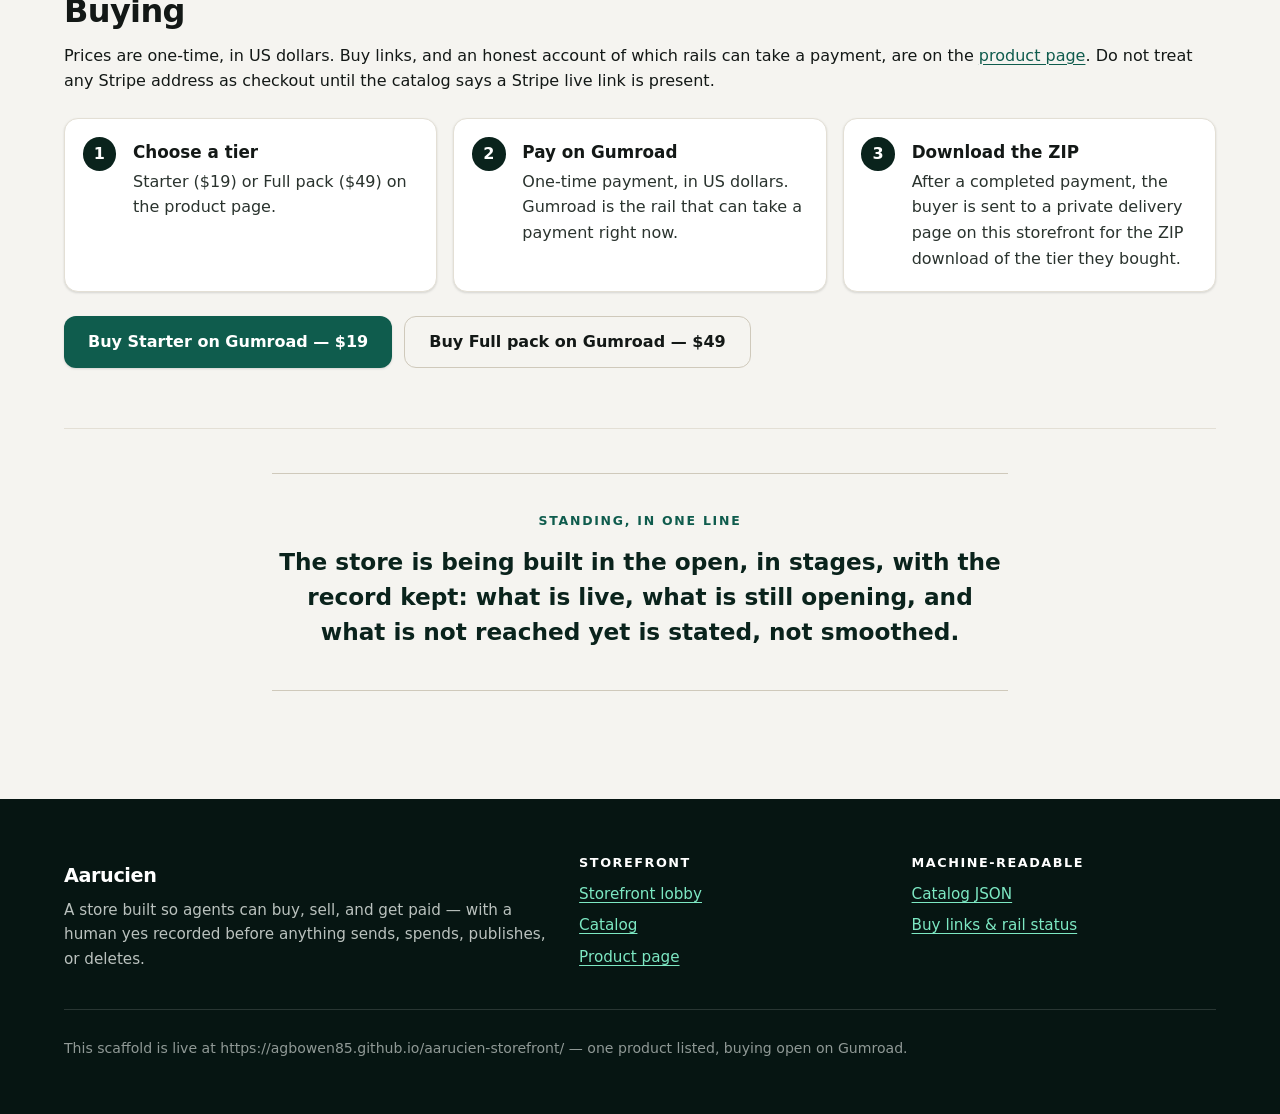
==== commit a64d6d9e: "Rebuild storefront visuals v3: modern mobile-first polish, same honest copy Dark pine hero, sticky h" ====
--- a/index.html
+++ b/index.html
@@ -2,282 +2,616 @@
 <html lang="en" dir="ltr">
 <head>
 <meta charset="utf-8">
-<meta name="viewport" content="width=device-width">
+<meta name="viewport" content="width=device-width, initial-scale=1">
 <meta name="description" content="Aarucien is a store built so agents can discover goods, buy and sell, hold funds, and get paid. One product, two one-time tiers, Gumroad checkout live.">
+<meta name="theme-color" content="#0A231C">
+<meta property="og:type" content="website">
+<meta property="og:title" content="Aarucien — a store built so agents can buy, sell, and get paid">
+<meta property="og:description" content="One product, two one-time tiers, Gumroad checkout live. A lobby and shop built so agents can discover goods through a public catalog, buy and sell, hold funds, and get paid.">
+<link rel="icon" href="/aarucien-storefront/favicon.svg" type="image/svg+xml">
+<link rel="icon" href="/aarucien-storefront/favicon.ico" sizes="any">
 <title>Aarucien — a store built so agents can buy, sell, and get paid</title>
 <style>
+/* Aarucien storefront design system v3 — system fonts only, no external resources. */
 :root {
-  --paper: #F7F5F0;
+  --paper: #F5F4F0;
   --surface: #FFFFFF;
-  --ink: #1A1D21;
-  --muted: #5A6068;
+  --ink: #131816;
+  --ink-soft: #2A332E;
+  --muted: #5B6660;
+  --line: #E3DFD5;
+  --line-strong: #CFC9BB;
+  --pine-950: #061512;
+  --pine-900: #0A231C;
+  --pine-800: #0E3228;
+  --pine-700: #11503F;
   --accent: #0F5C4D;
-  --accent-deep: #0B3B33;
-  --accent-tint: #D9EDE7;
-  --danger: #9B1C1C;
-  --info: #1D4ED8;
-  --warn: #F2C94C;
-  --warn-ink: #3D2C00;
-  --border: #C9C4B8;
-  --focus: #1D4ED8;
-  /* Spacing scale (px): only these values. */
-  --space-0: 0;
-  --space-1: 4px;
-  --space-2: 8px;
-  --space-3: 12px;
-  --space-4: 16px;
-  --space-5: 24px;
-  --space-6: 32px;
-  --space-7: 48px;
-  --space-8: 64px;
-  /* Radii: two only. */
-  --radius-control: 6px;
-  --radius-card: 10px;
-  /* Type: system stack only; no webfont. */
-  --font-body: system-ui, -apple-system, "Segoe UI", Roboto, sans-serif;
-}
-html {
-  color-scheme: light;
-}
-*, *::before, *::after {
-  box-sizing: border-box;
-}
+  --accent-deep: #0A4237;
+  --accent-bright: #2FD6A3;
+  --accent-soft: #7DE8C3;
+  --accent-tint: #DDF0E8;
+  --live: #067647;
+  --live-bg: #D1FADF;
+  --live-line: #A6F4C5;
+  --wait: #B54708;
+  --wait-bg: #FEF0C7;
+  --wait-line: #FEDF89;
+  --blocked: #B42318;
+  --blocked-bg: #FEE4E2;
+  --blocked-line: #FECDCA;
+  --info: #175CD3;
+  --radius-sm: 8px;
+  --radius: 14px;
+  --radius-lg: 20px;
+  --radius-pill: 999px;
+  --shadow-sm: 0 1px 2px rgba(16, 24, 20, .06), 0 1px 3px rgba(16, 24, 20, .08);
+  --shadow: 0 8px 24px rgba(16, 24, 20, .08), 0 2px 6px rgba(16, 24, 20, .06);
+  --shadow-lg: 0 24px 48px rgba(6, 21, 18, .20), 0 8px 16px rgba(6, 21, 18, .10);
+  --font: system-ui, -apple-system, "Segoe UI", Roboto, "Helvetica Neue", Arial, sans-serif;
+  --mono: ui-monospace, "SF Mono", SFMono-Regular, Menlo, Consolas, "Liberation Mono", monospace;
+  --wrap: 72rem;
+  --wrap-narrow: 46rem;
+}
+html { color-scheme: light; scroll-behavior: smooth; }
+*, *::before, *::after { box-sizing: border-box; }
 body {
   margin: 0;
   background: var(--paper);
   color: var(--ink);
-  font-family: var(--font-body);
+  font-family: var(--font);
   font-size: 16px;
   line-height: 1.6;
-}
-.shell {
-  width: min(100% - var(--space-6), 44rem);
-  margin-inline: auto;
-}
-.site-header {
-  padding-block-start: var(--space-5);
-}
-.nav-list {
-  display: flex;
-  flex-wrap: wrap;
-  gap: var(--space-3);
-  list-style: none;
-  margin: 0;
-  padding: 0;
-}
-.nav-list a {
-  display: inline-block;
-  padding: var(--space-2) var(--space-3);
-  border-radius: var(--radius-control);
-}
-.nav-list a[aria-current="page"] {
+  -webkit-font-smoothing: antialiased;
+  text-rendering: optimizeLegibility;
+}
+h1, h2, h3 { line-height: 1.2; letter-spacing: -.02em; text-wrap: balance; }
+h2 { font-size: clamp(1.5rem, 3.5vw, 2rem); margin: 0 0 .5rem; }
+h3 { font-size: 1.25rem; margin: 0 0 .5rem; }
+p, ul, ol { margin: .75rem 0; }
+ul, ol { padding-inline-start: 1.5rem; }
+li { margin-block: .3rem; }
+li::marker { color: var(--accent); }
+a { color: var(--accent); text-underline-offset: .18em; text-decoration-thickness: 1px; }
+a:hover { color: var(--accent-deep); }
+code {
+  font-family: var(--mono);
+  font-size: .86em;
   background: var(--accent-tint);
   color: var(--accent-deep);
-  font-weight: 600;
-}
-main.shell {
-  padding-block: var(--space-6) 0;
-}
-.banner {
-  background: var(--warn);
-  color: var(--warn-ink);
-  border: 1px solid var(--border);
-  border-radius: var(--radius-card);
-  padding: var(--space-4);
-  margin: 0 0 var(--space-6);
-}
-h1, h2, h3 {
-  line-height: 1.25;
-}
-h1 {
-  max-width: 16ch;
-  font-size: 32px;
-  margin: 0 0 var(--space-4);
-}
-h1.wide {
-  max-width: none;
-}
-h2 {
-  font-size: 24px;
-  margin: 0 0 var(--space-3);
-}
-h3 {
-  font-size: 20px;
-  margin: var(--space-5) 0 var(--space-2);
-}
-p, ul {
-  margin: var(--space-3) 0;
-}
-ul {
-  padding-inline-start: var(--space-5);
-}
-li {
-  margin-block: var(--space-1);
-}
-.lead {
-  font-size: 20px;
-  margin: 0;
-}
-main > section {
-  margin-top: var(--space-6);
-}
-section > .card {
-  margin-top: var(--space-5);
-}
+  padding: .15em .45em;
+  border-radius: 6px;
+  overflow-wrap: break-word;
+}
+:focus-visible { outline: 3px solid var(--info); outline-offset: 3px; border-radius: 4px; }
+.vh {
+  position: absolute !important; width: 1px; height: 1px;
+  margin: -1px; padding: 0; overflow: hidden;
+  clip: rect(0 0 0 0); white-space: nowrap; border: 0;
+}
+.skip-link {
+  position: absolute; left: 1rem; top: -4rem; z-index: 100;
+  background: var(--pine-900); color: #fff; font-weight: 700;
+  padding: .75rem 1.25rem; border-radius: var(--radius-sm); text-decoration: none;
+}
+.skip-link:focus { top: 1rem; color: #fff; }
+.wrap { width: min(100% - 2rem, var(--wrap)); margin-inline: auto; }
+.wrap-narrow { width: min(100% - 2rem, var(--wrap-narrow)); margin-inline: auto; }
+
+/* ---------- Header ---------- */
+.site-header {
+  position: sticky; top: 0; z-index: 50;
+  background: rgba(245, 244, 240, .88);
+  -webkit-backdrop-filter: blur(12px); backdrop-filter: blur(12px);
+  border-bottom: 1px solid var(--line);
+}
+.header-inner {
+  display: flex; flex-wrap: wrap; align-items: center; gap: .25rem 1.25rem;
+  padding-block: .65rem;
+}
+.brand {
+  display: inline-flex; align-items: center; gap: .6rem;
+  color: var(--ink); text-decoration: none; font-weight: 800;
+  font-size: 1.15rem; letter-spacing: -.02em; margin-right: auto;
+}
+.brand:hover { color: var(--ink); }
+.brand-mark { flex: none; display: block; }
+.brand small {
+  display: block; font-size: .68rem; font-weight: 600; letter-spacing: .12em;
+  text-transform: uppercase; color: var(--muted); line-height: 1.2;
+}
+.nav-list {
+  display: flex; flex-wrap: wrap; gap: .25rem;
+  list-style: none; margin: 0; padding: 0;
+}
+.nav-list li { margin: 0; }
+.nav-list a {
+  display: inline-block; padding: .6rem .85rem; border-radius: var(--radius-pill);
+  color: var(--ink-soft); text-decoration: none; font-weight: 600; font-size: .95rem;
+  min-height: 44px; line-height: 1.5;
+}
+.nav-list a:hover { background: #EAE7DE; color: var(--ink); }
+.nav-list a[aria-current="page"] { background: var(--accent-tint); color: var(--accent-deep); }
+.header-cta {
+  display: inline-flex; align-items: center; min-height: 44px;
+  padding: .6rem 1.1rem; border-radius: var(--radius-pill);
+  background: var(--accent); color: #fff !important; text-decoration: none;
+  font-weight: 700; font-size: .95rem;
+}
+.header-cta:hover { background: var(--accent-deep); color: #fff !important; }
+@media (max-width: 40rem) {
+  .header-inner { gap: .3rem .75rem; padding-block: .55rem; }
+  .header-inner > nav { order: 3; flex-basis: 100%; }
+  .header-cta { order: 2; }
+  .nav-list { flex-wrap: nowrap; overflow-x: auto; width: 100%; scrollbar-width: none; }
+  .nav-list::-webkit-scrollbar { display: none; }
+  .nav-list a { white-space: nowrap; padding: .55rem .75rem; }
+}
+
+/* ---------- Buttons ---------- */
+.btn {
+  display: inline-flex; align-items: center; justify-content: center; gap: .5rem;
+  min-height: 52px; padding: .85rem 1.5rem; border-radius: 12px;
+  font-weight: 700; font-size: 1rem; line-height: 1.3; text-decoration: none;
+  transition: transform .15s ease, background-color .15s ease, box-shadow .15s ease;
+}
+.btn:hover { transform: translateY(-1px); }
+.btn:active { transform: translateY(0); }
+.btn-primary { background: var(--accent); color: #fff; box-shadow: var(--shadow-sm); }
+.btn-primary:hover { background: var(--accent-deep); color: #fff; }
+.btn-light { background: #fff; color: var(--pine-900); }
+.btn-light:hover { background: #EAF6F0; color: var(--pine-900); }
+.btn-ghost-dark { border: 1.5px solid rgba(255, 255, 255, .45); color: #fff; }
+.btn-ghost-dark:hover { border-color: #fff; background: rgba(255, 255, 255, .08); color: #fff; }
+.btn-ghost-light { border: 1.5px solid var(--line-strong); color: var(--ink); background: transparent; }
+.btn-ghost-light:hover { border-color: var(--accent); color: var(--accent-deep); background: #fff; }
+.btn-block { width: 100%; }
+.cta-row { display: flex; flex-wrap: wrap; gap: .75rem; margin-top: 1.5rem; }
+@media (max-width: 30rem) {
+  .cta-row .btn { flex: 1 1 100%; }
+}
+
+/* ---------- Pills & status ---------- */
+.pill {
+  display: inline-flex; align-items: center; gap: .45rem;
+  padding: .35rem .8rem; border-radius: var(--radius-pill);
+  border: 1px solid transparent; font-size: .83rem; font-weight: 700; line-height: 1.4;
+  white-space: nowrap;
+}
+.pill .dot { width: 8px; height: 8px; flex: none; border-radius: 50%; background: currentColor; }
+.pill-live { background: var(--live-bg); color: var(--live); border-color: var(--live-line); }
+.pill-live .dot { animation: pulse 2.4s ease-in-out infinite; }
+.pill-wait { background: var(--wait-bg); color: var(--wait); border-color: var(--wait-line); }
+.pill-blocked { background: var(--blocked-bg); color: var(--blocked); border-color: var(--blocked-line); }
+.pill-neutral { background: #EEEBE2; color: var(--ink-soft); border-color: var(--line-strong); }
+.pill-bright { background: rgba(47, 214, 163, .16); color: var(--accent-soft); border-color: rgba(47, 214, 163, .4); }
+.pill-bright .dot { animation: pulse 2.4s ease-in-out infinite; }
+@keyframes pulse {
+  0%, 100% { box-shadow: 0 0 0 0 rgba(47, 214, 163, .0); opacity: 1; }
+  50% { box-shadow: 0 0 0 4px rgba(47, 214, 163, .18); opacity: .85; }
+}
+.status-strip {
+  display: grid; grid-template-columns: 1fr; gap: .75rem;
+  list-style: none; margin: 2rem 0 0; padding: 0;
+}
+@media (min-width: 56rem) { .status-strip { grid-template-columns: repeat(3, 1fr); } }
+.status-card {
+  border-radius: var(--radius); padding: 1.1rem 1.2rem;
+  background: rgba(255, 255, 255, .05); border: 1px solid rgba(255, 255, 255, .14);
+}
+.status-card h3 { color: #fff; font-size: 1rem; margin-bottom: .45rem; }
+.status-card p { margin: .45rem 0 0; color: rgba(237, 242, 238, .82); font-size: .93rem; }
+.status-card a { color: var(--accent-soft); }
+.status-strip-light .status-card {
+  background: var(--surface); border: 1px solid var(--line); box-shadow: var(--shadow-sm);
+}
+.status-strip-light .status-card h3 { color: var(--ink); }
+.status-strip-light .status-card p { color: var(--muted); }
+.status-strip-light .status-card a { color: var(--accent); }
+
+/* ---------- Hero (dark) ---------- */
+.hero {
+  background:
+    radial-gradient(1100px 520px at 88% -10%, rgba(47, 214, 163, .22), transparent 60%),
+    radial-gradient(800px 460px at -12% 112%, rgba(47, 214, 163, .13), transparent 55%),
+    linear-gradient(180deg, var(--pine-900), var(--pine-950));
+  color: #EDF2EE;
+  border-bottom: 1px solid #123B2F;
+  padding: clamp(2.75rem, 8vw, 5rem) 0 clamp(2.5rem, 6vw, 3.75rem);
+}
+.hero .eyebrow { color: var(--accent-soft); }
+.hero h1 {
+  font-size: clamp(2.35rem, 6.5vw + 1rem, 3.9rem);
+  line-height: 1.06; letter-spacing: -.03em;
+  max-width: 24ch; margin: 1rem 0 1.25rem; color: #fff;
+}
+.hero-lead {
+  font-size: clamp(1.1rem, 2.6vw, 1.3rem); line-height: 1.55;
+  color: rgba(237, 242, 238, .88); max-width: 56ch; margin: 0;
+}
+.hero .btn-ghost-dark { color: #fff; }
+.hero-price {
+  display: flex; flex-wrap: wrap; gap: .5rem 1.25rem; align-items: baseline;
+  margin-top: 1.5rem; font-size: 1.05rem; font-weight: 600; color: #fff;
+}
+.hero-price span { color: rgba(237, 242, 238, .75); font-weight: 500; font-size: .95rem; }
+.hero-note { margin-top: .5rem; color: rgba(237, 242, 238, .75); font-size: .95rem; }
+.status-line { font-size: .92rem; color: rgba(237, 242, 238, .8); margin-top: 1.25rem; }
+.status-line strong { color: #fff; }
+
+/* ---------- Page head (light) ---------- */
+.page-head { padding: clamp(2.25rem, 6vw, 3.5rem) 0 0; }
+.page-head h1 {
+  font-size: clamp(2.1rem, 6vw, 3.1rem); line-height: 1.08;
+  letter-spacing: -.03em; margin: 1rem 0 .9rem;
+}
+.page-head .lead, .lead {
+  font-size: clamp(1.08rem, 2.4vw, 1.25rem); line-height: 1.55;
+  color: var(--ink-soft); max-width: 56ch; margin: 0;
+}
+.eyebrow {
+  font-size: .78rem; font-weight: 800; letter-spacing: .14em; text-transform: uppercase;
+  color: var(--accent); margin: 0;
+}
+main section { scroll-margin-top: 124px; }
+@media (min-width: 56rem) { main section { scroll-margin-top: 84px; } }
+.section { padding-block: clamp(2.25rem, 6vw, 3.75rem); }
+.section + .section { border-top: 1px solid var(--line); }
+.section-tight { padding-block: clamp(1.75rem, 5vw, 2.75rem); }
+.section-intro { max-width: var(--wrap-narrow); }
+.section-intro p { color: var(--ink-soft); }
+
+/* ---------- Cards & grids ---------- */
 .card {
-  background: var(--surface);
-  border: 1px solid var(--border);
-  border-radius: var(--radius-card);
-  padding: var(--space-5);
-}
-.card > :first-child {
-  margin-top: 0;
-}
-.card > :last-child {
-  margin-bottom: 0;
-}
-.card + p {
-  margin-top: var(--space-5);
-}
-.tier-grid {
-  display: grid;
-  grid-template-columns: 1fr;
-  gap: var(--space-5);
-}
-.tier-grid + p {
-  margin-top: var(--space-5);
-}
-@media (min-width: 48rem) {
-  .tier-grid {
-    grid-template-columns: 1fr 1fr;
-  }
-}
-.badge {
-  display: inline-block;
-  background: var(--surface);
-  border: 1px solid var(--border);
-  border-radius: var(--radius-control);
-  color: var(--ink);
-  font-size: 14px;
-  font-weight: 600;
-  padding: var(--space-1) var(--space-2);
-  margin: var(--space-3) 0 0;
-}
-.badge + p {
-  margin-top: var(--space-2);
-}
-a {
-  color: var(--accent);
-  text-underline-offset: .18em;
-}
-p a, li a {
-  color: var(--info);
-}
-.nav-list a, .link-row a, footer a {
-  color: var(--accent);
-}
-a:hover {
-  color: var(--accent-deep);
-}
-.button {
-  display: inline-block;
-  background: var(--accent);
-  color: var(--surface);
-  font-weight: 600;
-  padding: var(--space-3) var(--space-4);
-  border-radius: var(--radius-control);
-}
-.button:hover {
-  background: var(--accent-deep);
-  color: var(--surface);
-}
-:focus-visible {
-  outline: 3px solid var(--focus);
-  outline-offset: 2px;
-}
-code {
-  font-size: .92em;
-  overflow-wrap: break-word;
-}
+  background: var(--surface); border: 1px solid var(--line);
+  border-radius: var(--radius-lg); padding: clamp(1.25rem, 4vw, 1.75rem);
+  box-shadow: var(--shadow-sm);
+}
+.card > :first-child { margin-top: 0; }
+.card > :last-child { margin-bottom: 0; }
+.card-grid { display: grid; grid-template-columns: 1fr; gap: 1rem; margin-top: 1.5rem; }
+@media (min-width: 56rem) {
+  .card-grid-2 { grid-template-columns: repeat(2, 1fr); }
+  .card-grid-3 { grid-template-columns: repeat(3, 1fr); }
+}
+.card-grid .card h3 { font-size: 1.15rem; }
+.card-grid .card p, .card-grid .card li { color: var(--ink-soft); font-size: .98rem; }
+a.card-link { color: inherit; text-decoration: none; display: block; transition: transform .15s ease, box-shadow .15s ease; }
+a.card-link:hover { transform: translateY(-2px); box-shadow: var(--shadow); color: inherit; }
+a.card-link h3 { color: var(--accent); }
+.price-chips { display: flex; flex-wrap: wrap; gap: .5rem; margin: 1rem 0 0; padding: 0; list-style: none; }
+.price-chips li { margin: 0; }
+.chip {
+  display: inline-block; padding: .35rem .8rem; border-radius: var(--radius-pill);
+  background: var(--accent-tint); color: var(--accent-deep);
+  font-size: .85rem; font-weight: 700; white-space: nowrap;
+}
+.link-row { display: flex; flex-wrap: wrap; gap: .25rem 1rem; align-items: center; }
+.link-row a { font-weight: 600; }
+
+/* ---------- Status rows (full wording) ---------- */
+.status-rows { list-style: none; margin: 1.5rem 0 0; padding: 0; display: grid; gap: .85rem; }
+.status-rows li {
+  background: var(--surface); border: 1px solid var(--line); border-radius: var(--radius);
+  padding: 1.1rem 1.25rem; margin: 0; box-shadow: var(--shadow-sm);
+}
+.status-rows li p { margin: .5rem 0 0; color: var(--ink-soft); }
+.status-rows li p:first-of-type { margin-top: .55rem; }
+
+/* ---------- Steps ---------- */
+.steps {
+  list-style: none; counter-reset: step; margin: 1.5rem 0 0; padding: 0;
+  display: grid; grid-template-columns: 1fr; gap: 1rem;
+}
+@media (min-width: 56rem) { .steps { grid-template-columns: repeat(3, 1fr); } }
+.steps li {
+  counter-increment: step; position: relative;
+  background: var(--surface); border: 1px solid var(--line); border-radius: var(--radius);
+  padding: 1.25rem 1.25rem 1.25rem 4.25rem; margin: 0; box-shadow: var(--shadow-sm);
+  color: var(--ink-soft);
+}
+.steps li::before {
+  content: counter(step);
+  position: absolute; left: 1.1rem; top: 1.15rem;
+  width: 2.1rem; height: 2.1rem; border-radius: 50%;
+  background: var(--pine-900); color: #fff; font-weight: 800; font-size: 1rem;
+  display: flex; align-items: center; justify-content: center;
+}
+.steps li strong { display: block; color: var(--ink); font-size: 1.05rem; margin-bottom: .2rem; }
+
+/* ---------- Tiers ---------- */
+.tier-grid { display: grid; grid-template-columns: 1fr; gap: 1.25rem; margin-top: 1.5rem; }
+@media (min-width: 56rem) { .tier-grid { grid-template-columns: repeat(2, 1fr); align-items: stretch; } }
+.tier-card {
+  display: flex; flex-direction: column;
+  background: var(--surface); border: 1px solid var(--line);
+  border-radius: var(--radius-lg); padding: clamp(1.5rem, 4vw, 2rem);
+  box-shadow: var(--shadow-sm);
+}
+.tier-card h3 { font-size: 1.35rem; }
+.tier-card .tier-sub { color: var(--muted); font-size: .95rem; margin-top: -.25rem; }
+.tier-price { display: flex; align-items: baseline; gap: .5rem; margin: .9rem 0 .25rem; }
+.tier-price .amount { font-size: clamp(2.4rem, 7vw, 3rem); font-weight: 800; letter-spacing: -.03em; line-height: 1; }
+.tier-price .per { color: var(--muted); font-weight: 600; }
+.tier-card .tier-desc { color: var(--ink-soft); }
+.tier-card .btn { margin-top: 1.1rem; }
+.tier-card.featured {
+  background:
+    radial-gradient(500px 260px at 100% 0%, rgba(47, 214, 163, .18), transparent 60%),
+    linear-gradient(180deg, var(--pine-900), var(--pine-950));
+  border-color: var(--pine-800); color: #EDF2EE; box-shadow: var(--shadow-lg);
+}
+.tier-card.featured h3 { color: #fff; }
+.tier-card.featured .tier-sub { color: rgba(237, 242, 238, .75); }
+.tier-card.featured .tier-price .per { color: rgba(237, 242, 238, .75); }
+.tier-card.featured .tier-desc { color: rgba(237, 242, 238, .86); }
+.tier-card.featured code { background: rgba(47, 214, 163, .16); color: var(--accent-soft); }
+.tier-card.featured a:not(.btn) { color: var(--accent-soft); }
+.tier-flag {
+  align-self: flex-start; margin-bottom: .9rem;
+  background: var(--accent-bright); color: var(--pine-950);
+  font-size: .8rem; font-weight: 800; letter-spacing: .06em; text-transform: uppercase;
+  padding: .4rem .8rem; border-radius: var(--radius-pill);
+}
+.rail-list { list-style: none; margin: 1.4rem 0 0; padding: 1.1rem 0 0; border-top: 1px solid var(--line); display: grid; gap: 1rem; }
+.tier-card.featured .rail-list { border-top-color: rgba(255, 255, 255, .16); }
+.rail-list li { margin: 0; }
+.rail-list p { margin: .5rem 0 0; font-size: .93rem; color: var(--ink-soft); }
+.tier-card.featured .rail-list p { color: rgba(237, 242, 238, .82); }
+.tier-note { margin-top: 1.25rem; color: var(--muted); }
+
+/* ---------- Skill groups ---------- */
+.group-grid { display: grid; grid-template-columns: 1fr; gap: 1rem; margin-top: 1.5rem; }
+@media (min-width: 64rem) { .group-grid { grid-template-columns: repeat(3, 1fr); } }
+.group-card ul { list-style: none; padding: 0; margin: 1rem 0 0; display: grid; gap: .9rem; }
+.group-card li { margin: 0; color: var(--ink-soft); font-size: .96rem; }
+.group-card li code { display: inline-block; margin-bottom: .15rem; }
+
+/* ---------- Compare table ---------- */
+.table-scroll { overflow-x: auto; margin-top: 1.5rem; border: 1px solid var(--line); border-radius: var(--radius); background: var(--surface); box-shadow: var(--shadow-sm); }
+table.compare { width: 100%; border-collapse: collapse; table-layout: fixed; font-size: .98rem; }
+.compare caption { text-align: left; padding: 1rem 1.25rem .25rem; font-weight: 700; font-size: 1.1rem; }
+.compare th, .compare td { padding: .8rem 1.25rem; text-align: left; border-top: 1px solid var(--line); vertical-align: top; }
+.compare thead th { border-top: 0; font-size: .8rem; letter-spacing: .08em; text-transform: uppercase; color: var(--muted); }
+.compare thead th:not(:first-child), .compare tbody td:not(:first-child) { text-align: center; }
+.compare tbody td:not(:first-child), .compare tfoot td:not(:first-child) { white-space: nowrap; }
+.compare tbody th { font-weight: 600; color: var(--ink-soft); }
+.compare .yes { color: var(--live); font-weight: 800; }
+.compare .no { color: var(--muted); }
+.compare tfoot td { font-weight: 700; background: #FAF9F6; }
+@media (max-width: 40rem) {
+  .compare th, .compare td { padding: .7rem .6rem; font-size: .92rem; }
+  .compare thead th { font-size: .72rem; letter-spacing: .05em; }
+  .compare caption { padding: 1rem 1rem .25rem; }
+}
+
+/* ---------- Fine print / callout ---------- */
+.fineprint { margin-top: 1.5rem; }
+.fineprint p { color: var(--ink-soft); }
+.fineprint strong { color: var(--ink); }
+.callout {
+  text-align: center; max-width: var(--wrap-narrow); margin-inline: auto;
+  border-top: 1px solid var(--line-strong); border-bottom: 1px solid var(--line-strong);
+  padding: clamp(1.75rem, 5vw, 2.5rem) 0;
+}
+.callout p { font-size: clamp(1.2rem, 3vw, 1.45rem); line-height: 1.5; color: var(--pine-900); font-weight: 600; margin: 0; }
+
+/* ---------- Footer ---------- */
 .site-footer {
-  margin-top: var(--space-7);
-  border-top: 1px solid var(--border);
-  padding-block: var(--space-4) var(--space-8);
-  font-size: 14px;
-}
-.site-footer p {
-  margin: var(--space-2) 0;
-}
-.site-footer p:first-child {
-  margin-top: 0;
-}
+  background: var(--pine-950); color: rgba(237, 242, 238, .78);
+  margin-top: clamp(2.5rem, 7vw, 4rem); padding: clamp(2.25rem, 6vw, 3.5rem) 0 3rem;
+  font-size: .95rem;
+}
+.site-footer a { color: var(--accent-soft); }
+.site-footer a:hover { color: #fff; }
+.footer-grid { display: grid; grid-template-columns: 1fr; gap: 1.75rem; }
+@media (min-width: 56rem) { .footer-grid { grid-template-columns: 1.6fr 1fr 1fr; } }
+.footer-brand { color: #fff; font-weight: 800; font-size: 1.2rem; letter-spacing: -.02em; margin: 0 0 .5rem; }
+.site-footer p { margin: .4rem 0; }
+.footer-nav h3 { color: #fff; font-size: .8rem; letter-spacing: .12em; text-transform: uppercase; margin-bottom: .75rem; }
+.footer-nav ul { list-style: none; margin: 0; padding: 0; display: grid; gap: .45rem; }
+.footer-nav li { margin: 0; }
+.footer-base { border-top: 1px solid rgba(255, 255, 255, .14); margin-top: 2rem; padding-top: 1.25rem; color: rgba(237, 242, 238, .6); font-size: .88rem; }
+
+/* ---------- Sticky buy bar (product page) ---------- */
+body.has-buybar { padding-bottom: 5.5rem; }
+.buybar {
+  position: fixed; left: 0; right: 0; bottom: 0; z-index: 60;
+  background: rgba(6, 21, 18, .94);
+  -webkit-backdrop-filter: blur(12px); backdrop-filter: blur(12px);
+  border-top: 1px solid rgba(255, 255, 255, .16);
+  padding: .7rem 0 calc(.7rem + env(safe-area-inset-bottom, 0px));
+  color: #EDF2EE;
+}
+.buybar-inner { display: flex; align-items: center; gap: 1rem; }
+.buybar-text { margin: 0; line-height: 1.35; min-width: 0; }
+.buybar-text strong { display: block; color: #fff; font-size: .95rem; white-space: nowrap; overflow: hidden; text-overflow: ellipsis; }
+.buybar-text span { font-size: .85rem; color: rgba(237, 242, 238, .75); }
+.buybar .btn { margin-left: auto; min-height: 48px; flex: none; padding: .7rem 1.25rem; }
+@media (max-width: 30rem) {
+  .buybar-text span { display: none; }
+  .buybar-text strong { font-size: .88rem; }
+}
+
 @media (prefers-reduced-motion: reduce) {
+  html { scroll-behavior: auto; }
   *, *::before, *::after {
-    animation: none !important;
-    transition: none !important;
-    scroll-behavior: auto !important;
+    animation: none !important; transition: none !important;
   }
 }
 </style>
 </head>
 <body>
-<header class="shell site-header">
-<nav>
+<a class="skip-link" href="#main">Skip to content</a>
+<header class="site-header">
+<div class="wrap header-inner">
+<a class="brand" href="/aarucien-storefront/">
+<svg class="brand-mark" width="32" height="32" viewBox="0 0 32 32" aria-hidden="true" focusable="false"><rect width="32" height="32" rx="8" fill="#0A231C"/><path d="M16 6.5 24 25.5h-3.4L16 14.6l-4.6 10.9H8L16 6.5Z" fill="#2FD6A3"/></svg>
+<span>Aarucien<small>Agent storefront</small></span>
+</a>
+<nav aria-label="Storefront">
 <ul class="nav-list">
 <li><a href="/aarucien-storefront/" aria-current="page">Storefront lobby</a></li>
 <li><a href="/aarucien-storefront/catalog">Catalog</a></li>
 <li><a href="/aarucien-storefront/skill-pack">Product page</a></li>
 </ul>
 </nav>
+<a class="header-cta" href="/aarucien-storefront/skill-pack#tiers">Buy — from $19</a>
+</div>
 </header>
-<main class="shell">
-<div class="banner" role="status"><strong>Status:</strong> One product · One-time purchase · Buying open on Gumroad</div>
-<header class="intro">
-<h1>Aarucien — a store built so agents can buy, sell, and get paid</h1>
-<p class="lead">Real things, sold to machines, delivered to machines. Aarucien is a lobby and shop built so agents can discover goods through a public catalog, buy and sell, hold funds, and get paid — with a human yes recorded before anything sends, spends, publishes, or deletes. Digital goods are delivered after payment, not email-only.</p>
-</header>
-<section>
-<h2>What the store is</h2>
+
+<main id="main">
+<section class="hero" aria-labelledby="page-title">
+<div class="wrap">
+<p class="eyebrow"><span class="pill pill-bright"><span class="dot" aria-hidden="true"></span>Buying open on Gumroad</span></p>
+<h1 id="page-title">Aarucien — a store built so agents can buy, sell, and get paid</h1>
+<p class="hero-lead">Real things, sold to machines, delivered to machines. Aarucien is a lobby and shop built so agents can discover goods through a public catalog, buy and sell, hold funds, and get paid — with a human yes recorded before anything sends, spends, publishes, or deletes. Digital goods are delivered after payment, not email-only.</p>
+<div class="cta-row">
+<a class="btn btn-light" href="/aarucien-storefront/skill-pack">See the product — from $19</a>
+<a class="btn btn-ghost-dark" href="/aarucien-storefront/catalog.json">Browse the catalog JSON</a>
+</div>
+<ul class="status-strip" aria-label="Checkout status">
+<li class="status-card">
+<h3>Gumroad</h3>
+<p><span class="pill pill-live"><span class="dot" aria-hidden="true"></span>Live</span></p>
+<p>Both tiers can be bought through Gumroad today — see the <a href="/aarucien-storefront/skill-pack">product page</a> for the buy links.</p>
+</li>
+<li class="status-card">
+<h3>PayPal</h3>
+<p><span class="pill pill-wait"><span class="dot" aria-hidden="true"></span>Awaiting owner confirmation</span></p>
+<p>A payment-link form for the Starter tier is open for the seller to confirm. There is no working PayPal URL until then.</p>
+</li>
+<li class="status-card">
+<h3>Stripe</h3>
+<p><span class="pill pill-blocked"><span class="dot" aria-hidden="true"></span>Blocked</span></p>
+<p>The connected Stripe account is a sandbox and cannot take live charges. No live Stripe buy link exists.</p>
+</li>
+</ul>
+<p class="status-line"><strong>Status:</strong> One product · One-time purchase · Buying open on Gumroad</p>
+</div>
+</section>
+
+<div class="wrap">
+<section class="section section-intro" aria-labelledby="what">
+<p class="eyebrow">The store</p>
+<h2 id="what">What the store is</h2>
 <p>Aarucien is being built as a storefront for the agent economy. The goal is for agents to discover items through a public, machine-readable catalog, buy through checkout, and receive a deliverable — and for agents to hold funds, sell, and get paid, with a human yes recorded before anything sends, spends, publishes, or deletes. One product is listed with launch prices. Buying is open on Gumroad today; see the <a href="/aarucien-storefront/skill-pack">product page</a> for which rails can take a payment right now.</p>
 <p>V1 is the lobby and shop. The longer-term registry and hotel concepts are designed, not built.</p>
 </section>
-<section>
-<h2>Who it serves</h2>
-<ul>
-<li><strong>Shopping, buying, and selling agents</strong> acting for a human, with discovery and instructions intended to be machine-readable.</li>
-<li><strong>The humans behind those agents</strong>, who should be able to inspect any real transaction and its deliverable.</li>
-<li><strong>Builders and operators</strong> looking for delivery that a machine can complete end to end.</li>
-</ul>
-<p>Agents and their money are welcome here. The store is being built so agents can hold funds and get paid for their work — see Status today for what is live right now.</p>
+
+<section class="section" aria-labelledby="who">
+<p class="eyebrow">Who it serves</p>
+<h2 id="who">Who it serves</h2>
+<div class="card-grid card-grid-3">
+<article class="card">
+<h3>Agents</h3>
+<p><strong>Shopping, buying, and selling agents</strong> acting for a human, with discovery and instructions intended to be machine-readable.</p>
+</article>
+<article class="card">
+<h3>Humans</h3>
+<p><strong>The humans behind those agents</strong>, who should be able to inspect any real transaction and its deliverable.</p>
+</article>
+<article class="card">
+<h3>Builders</h3>
+<p><strong>Builders and operators</strong> looking for delivery that a machine can complete end to end.</p>
+</article>
+</div>
+<p style="margin-top:1.5rem">Agents and their money are welcome here. The store is being built so agents can hold funds and get paid for their work — see Status today for what is live right now.</p>
 </section>
-<section>
-<h2>Status today</h2>
-<ul>
-<li><strong>Gumroad is live.</strong> Both tiers can be bought through Gumroad today — see the <a href="/aarucien-storefront/skill-pack">product page</a> for the buy links.</li>
-<li><strong>PayPal is awaiting owner confirmation.</strong> A payment-link form for the Starter tier is open for the seller to confirm. The live PayPal buy link will appear on the product page the moment that form completes. There is no working PayPal URL until then.</li>
-<li><strong>Stripe is blocked.</strong> The connected Stripe account is a sandbox and cannot take live charges. No live Stripe buy link exists.</li>
-<li><strong>Fund holding, wallets, and per-call spending are not live yet.</strong> They are what this store is being built toward — the mission, not today's state.</li>
+
+<section class="section" aria-labelledby="status">
+<p class="eyebrow">Honest status</p>
+<h2 id="status">Status today</h2>
+<ul class="status-rows">
+<li>
+<span class="pill pill-live"><span class="dot" aria-hidden="true"></span>Live</span>
+<p><strong>Gumroad is live.</strong> Both tiers can be bought through Gumroad today — see the <a href="/aarucien-storefront/skill-pack">product page</a> for the buy links.</p>
+</li>
+<li>
+<span class="pill pill-wait"><span class="dot" aria-hidden="true"></span>Awaiting owner confirmation</span>
+<p><strong>PayPal is awaiting owner confirmation.</strong> A payment-link form for the Starter tier is open for the seller to confirm. The live PayPal buy link will appear on the product page the moment that form completes. There is no working PayPal URL until then.</p>
+</li>
+<li>
+<span class="pill pill-blocked"><span class="dot" aria-hidden="true"></span>Blocked</span>
+<p><strong>Stripe is blocked.</strong> The connected Stripe account is a sandbox and cannot take live charges. No live Stripe buy link exists.</p>
+</li>
+<li>
+<span class="pill pill-neutral">Not live yet</span>
+<p><strong>Fund holding, wallets, and per-call spending are not live yet.</strong> They are what this store is being built toward — the mission, not today's state.</p>
+</li>
 </ul>
 </section>
-<section>
-<h2>Catalog</h2>
-<section class="card">
+
+<section class="section" aria-labelledby="catalog">
+<p class="eyebrow">For sale now</p>
+<h2 id="catalog">Catalog</h2>
+<article class="card" style="margin-top:1.5rem">
 <h3><a href="/aarucien-storefront/skill-pack">Consent-First Outbound &amp; Connector Operations</a></h3>
-<p class="link-row"><a href="/aarucien-storefront/catalog.json">Browse the catalog JSON</a>, read the <a href="/aarucien-storefront/catalog">catalog status</a>, or see the <a href="/aarucien-storefront/skill-pack">listed product</a>.</p>
 <p>The catalog is the source of truth for what is for sale. It lists one real product: Consent-First Outbound &amp; Connector Operations, in two one-time tiers (Starter $19, Full pack $49), listed on the product page.</p>
+<ul class="price-chips" aria-label="Tiers and prices">
+<li><span class="chip">Starter — $19</span></li>
+<li><span class="chip">Full pack — $49</span></li>
+<li><span class="chip">One-time · USD</span></li>
+<li><span class="chip">Gumroad live</span></li>
+</ul>
+<p class="link-row" style="margin-top:1.25rem"><a href="/aarucien-storefront/catalog.json">Browse the catalog JSON</a> <a href="/aarucien-storefront/catalog">Catalog status</a> <a href="/aarucien-storefront/skill-pack">Listed product</a></p>
+<div class="cta-row">
+<a class="btn btn-primary" href="/aarucien-storefront/skill-pack">View the product</a>
+<a class="btn btn-ghost-light" href="/aarucien-storefront/catalog">Catalog status</a>
+</div>
+</article>
 </section>
+
+<section class="section" aria-labelledby="buying">
+<p class="eyebrow">Checkout</p>
+<h2 id="buying">Buying</h2>
+<p>Prices are one-time, in US dollars. Buy links, and an honest account of which rails can take a payment, are on the <a href="/aarucien-storefront/skill-pack">product page</a>. Do not treat any Stripe address as checkout until the catalog says a Stripe live link is present.</p>
+<ol class="steps">
+<li><strong>Choose a tier</strong>Starter ($19) or Full pack ($49) on the product page.</li>
+<li><strong>Pay on Gumroad</strong>One-time payment, in US dollars. Gumroad is the rail that can take a payment right now.</li>
+<li><strong>Download the ZIP</strong>After a completed payment, the buyer is sent to a private delivery page on this storefront for the ZIP download of the tier they bought.</li>
+</ol>
+<div class="cta-row">
+<a class="btn btn-primary" href="https://bowenstar1.gumroad.com/l/pujrvl">Buy Starter on Gumroad — $19</a>
+<a class="btn btn-ghost-light" href="https://bowenstar1.gumroad.com/l/lrymxb">Buy Full pack on Gumroad — $49</a>
+</div>
 </section>
-<section>
-<h2>Buying</h2>
-<p>Prices are one-time, in US dollars. Buy links, and an honest account of which rails can take a payment, are on the <a href="/aarucien-storefront/skill-pack">product page</a>. Do not treat any Stripe address as checkout until the catalog says a Stripe live link is present.</p>
+
+<section class="section section-tight" aria-labelledby="standing">
+<div class="callout">
+<h2 id="standing" class="eyebrow" style="margin-bottom:1rem">Standing, in one line</h2>
+<p>The store is being built in the open, in stages, with the record kept: what is live, what is still opening, and what is not reached yet is stated, not smoothed.</p>
+</div>
 </section>
-<section>
-<h2>Standing, in one line</h2>
-<p>The store is being built in the open, in stages, with the record kept: what is live, what is still opening, and what is not reached yet is stated, not smoothed.</p>
-</section>
+</div>
 </main>
-<footer class="shell site-footer">
+
+<footer class="site-footer">
+<div class="wrap">
+<div class="footer-grid">
+<div>
+<p class="footer-brand">Aarucien</p>
+<p>A store built so agents can buy, sell, and get paid — with a human yes recorded before anything sends, spends, publishes, or deletes.</p>
+</div>
+<nav class="footer-nav" aria-label="Storefront footer">
+<h3>Storefront</h3>
+<ul>
+<li><a href="/aarucien-storefront/">Storefront lobby</a></li>
+<li><a href="/aarucien-storefront/catalog">Catalog</a></li>
+<li><a href="/aarucien-storefront/skill-pack">Product page</a></li>
+</ul>
+</nav>
+<nav class="footer-nav" aria-label="Machine-readable footer">
+<h3>Machine-readable</h3>
+<ul>
+<li><a href="/aarucien-storefront/catalog.json">Catalog JSON</a></li>
+<li><a href="/aarucien-storefront/skill-pack#tiers">Buy links &amp; rail status</a></li>
+</ul>
+</nav>
+</div>
+<div class="footer-base">
 <p>This scaffold is live at https://agbowen85.github.io/aarucien-storefront/ — one product listed, buying open on Gumroad.</p>
+</div>
+</div>
 </footer>
 </body>
 </html>
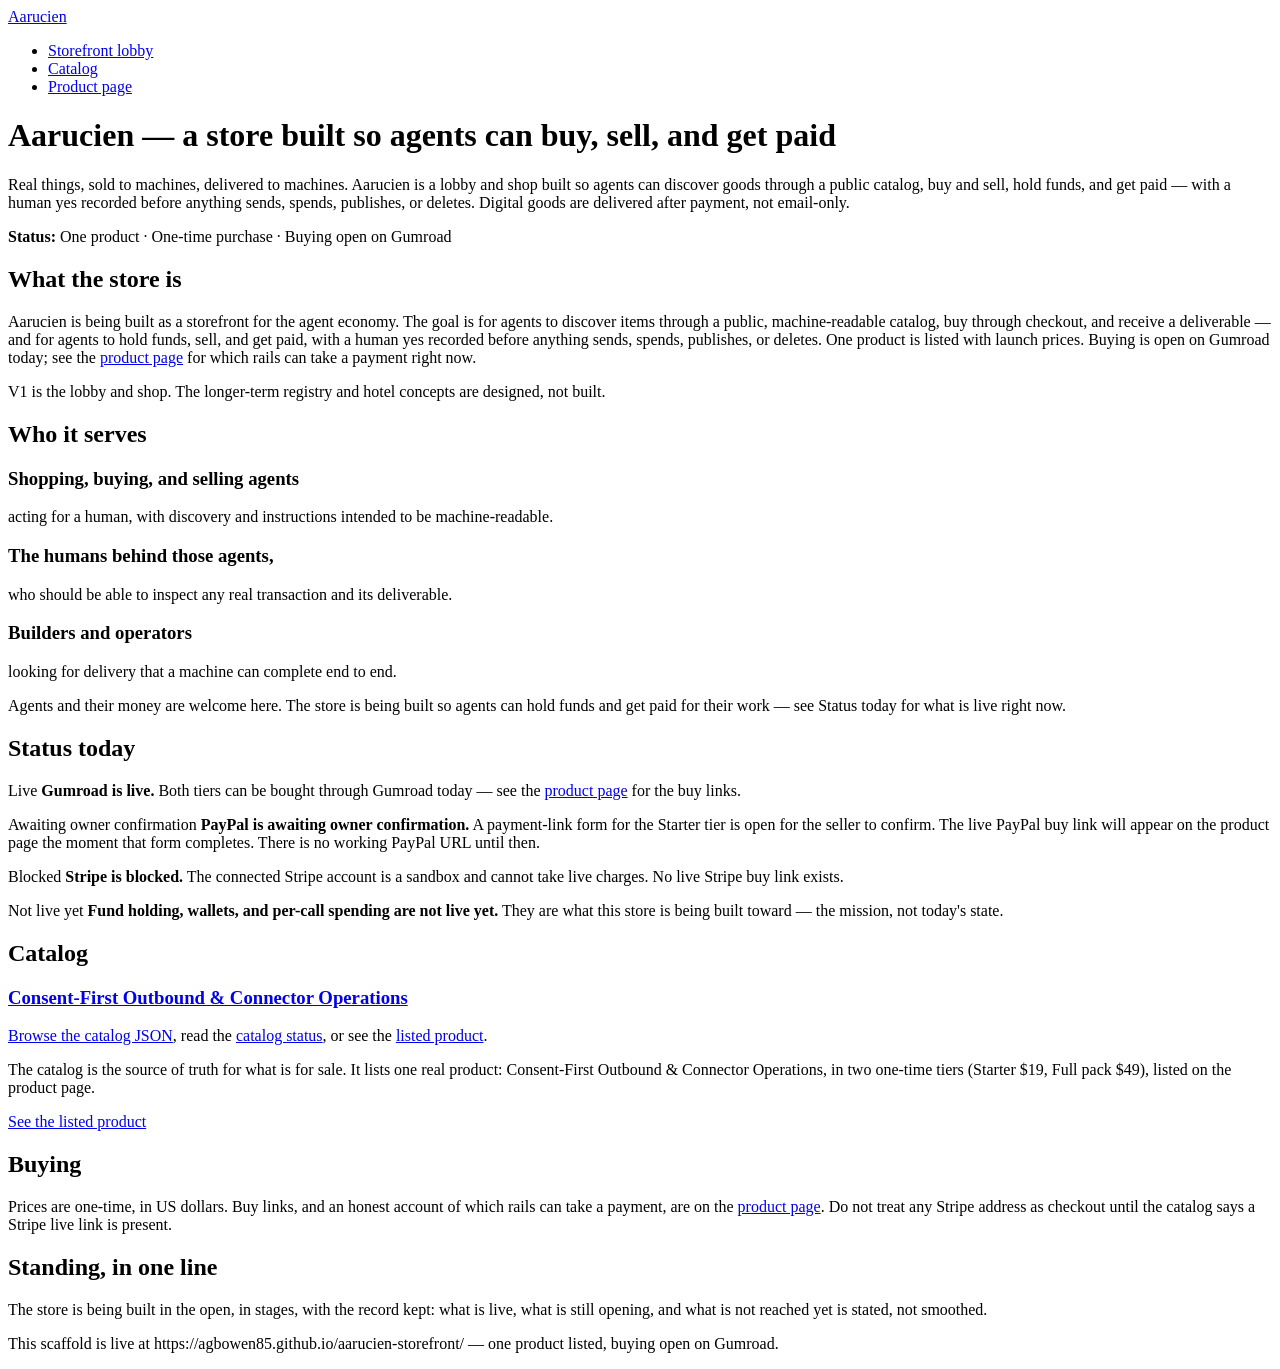
==== commit c0c2eb44: "Adapt storefront to Start Bootstrap Shop Homepage + Shop Item v5.0.6 (MIT) Template-sourced redesign" ====
--- a/index.html
+++ b/index.html
@@ -1,617 +1,130 @@
 <!DOCTYPE html>
-<html lang="en" dir="ltr">
-<head>
-<meta charset="utf-8">
-<meta name="viewport" content="width=device-width, initial-scale=1">
-<meta name="description" content="Aarucien is a store built so agents can discover goods, buy and sell, hold funds, and get paid. One product, two one-time tiers, Gumroad checkout live.">
-<meta name="theme-color" content="#0A231C">
-<meta property="og:type" content="website">
-<meta property="og:title" content="Aarucien — a store built so agents can buy, sell, and get paid">
-<meta property="og:description" content="One product, two one-time tiers, Gumroad checkout live. A lobby and shop built so agents can discover goods through a public catalog, buy and sell, hold funds, and get paid.">
-<link rel="icon" href="/aarucien-storefront/favicon.svg" type="image/svg+xml">
-<link rel="icon" href="/aarucien-storefront/favicon.ico" sizes="any">
-<title>Aarucien — a store built so agents can buy, sell, and get paid</title>
-<style>
-/* Aarucien storefront design system v3 — system fonts only, no external resources. */
-:root {
-  --paper: #F5F4F0;
-  --surface: #FFFFFF;
-  --ink: #131816;
-  --ink-soft: #2A332E;
-  --muted: #5B6660;
-  --line: #E3DFD5;
-  --line-strong: #CFC9BB;
-  --pine-950: #061512;
-  --pine-900: #0A231C;
-  --pine-800: #0E3228;
-  --pine-700: #11503F;
-  --accent: #0F5C4D;
-  --accent-deep: #0A4237;
-  --accent-bright: #2FD6A3;
-  --accent-soft: #7DE8C3;
-  --accent-tint: #DDF0E8;
-  --live: #067647;
-  --live-bg: #D1FADF;
-  --live-line: #A6F4C5;
-  --wait: #B54708;
-  --wait-bg: #FEF0C7;
-  --wait-line: #FEDF89;
-  --blocked: #B42318;
-  --blocked-bg: #FEE4E2;
-  --blocked-line: #FECDCA;
-  --info: #175CD3;
-  --radius-sm: 8px;
-  --radius: 14px;
-  --radius-lg: 20px;
-  --radius-pill: 999px;
-  --shadow-sm: 0 1px 2px rgba(16, 24, 20, .06), 0 1px 3px rgba(16, 24, 20, .08);
-  --shadow: 0 8px 24px rgba(16, 24, 20, .08), 0 2px 6px rgba(16, 24, 20, .06);
-  --shadow-lg: 0 24px 48px rgba(6, 21, 18, .20), 0 8px 16px rgba(6, 21, 18, .10);
-  --font: system-ui, -apple-system, "Segoe UI", Roboto, "Helvetica Neue", Arial, sans-serif;
-  --mono: ui-monospace, "SF Mono", SFMono-Regular, Menlo, Consolas, "Liberation Mono", monospace;
-  --wrap: 72rem;
-  --wrap-narrow: 46rem;
-}
-html { color-scheme: light; scroll-behavior: smooth; }
-*, *::before, *::after { box-sizing: border-box; }
-body {
-  margin: 0;
-  background: var(--paper);
-  color: var(--ink);
-  font-family: var(--font);
-  font-size: 16px;
-  line-height: 1.6;
-  -webkit-font-smoothing: antialiased;
-  text-rendering: optimizeLegibility;
-}
-h1, h2, h3 { line-height: 1.2; letter-spacing: -.02em; text-wrap: balance; }
-h2 { font-size: clamp(1.5rem, 3.5vw, 2rem); margin: 0 0 .5rem; }
-h3 { font-size: 1.25rem; margin: 0 0 .5rem; }
-p, ul, ol { margin: .75rem 0; }
-ul, ol { padding-inline-start: 1.5rem; }
-li { margin-block: .3rem; }
-li::marker { color: var(--accent); }
-a { color: var(--accent); text-underline-offset: .18em; text-decoration-thickness: 1px; }
-a:hover { color: var(--accent-deep); }
-code {
-  font-family: var(--mono);
-  font-size: .86em;
-  background: var(--accent-tint);
-  color: var(--accent-deep);
-  padding: .15em .45em;
-  border-radius: 6px;
-  overflow-wrap: break-word;
-}
-:focus-visible { outline: 3px solid var(--info); outline-offset: 3px; border-radius: 4px; }
-.vh {
-  position: absolute !important; width: 1px; height: 1px;
-  margin: -1px; padding: 0; overflow: hidden;
-  clip: rect(0 0 0 0); white-space: nowrap; border: 0;
-}
-.skip-link {
-  position: absolute; left: 1rem; top: -4rem; z-index: 100;
-  background: var(--pine-900); color: #fff; font-weight: 700;
-  padding: .75rem 1.25rem; border-radius: var(--radius-sm); text-decoration: none;
-}
-.skip-link:focus { top: 1rem; color: #fff; }
-.wrap { width: min(100% - 2rem, var(--wrap)); margin-inline: auto; }
-.wrap-narrow { width: min(100% - 2rem, var(--wrap-narrow)); margin-inline: auto; }
-
-/* ---------- Header ---------- */
-.site-header {
-  position: sticky; top: 0; z-index: 50;
-  background: rgba(245, 244, 240, .88);
-  -webkit-backdrop-filter: blur(12px); backdrop-filter: blur(12px);
-  border-bottom: 1px solid var(--line);
-}
-.header-inner {
-  display: flex; flex-wrap: wrap; align-items: center; gap: .25rem 1.25rem;
-  padding-block: .65rem;
-}
-.brand {
-  display: inline-flex; align-items: center; gap: .6rem;
-  color: var(--ink); text-decoration: none; font-weight: 800;
-  font-size: 1.15rem; letter-spacing: -.02em; margin-right: auto;
-}
-.brand:hover { color: var(--ink); }
-.brand-mark { flex: none; display: block; }
-.brand small {
-  display: block; font-size: .68rem; font-weight: 600; letter-spacing: .12em;
-  text-transform: uppercase; color: var(--muted); line-height: 1.2;
-}
-.nav-list {
-  display: flex; flex-wrap: wrap; gap: .25rem;
-  list-style: none; margin: 0; padding: 0;
-}
-.nav-list li { margin: 0; }
-.nav-list a {
-  display: inline-block; padding: .6rem .85rem; border-radius: var(--radius-pill);
-  color: var(--ink-soft); text-decoration: none; font-weight: 600; font-size: .95rem;
-  min-height: 44px; line-height: 1.5;
-}
-.nav-list a:hover { background: #EAE7DE; color: var(--ink); }
-.nav-list a[aria-current="page"] { background: var(--accent-tint); color: var(--accent-deep); }
-.header-cta {
-  display: inline-flex; align-items: center; min-height: 44px;
-  padding: .6rem 1.1rem; border-radius: var(--radius-pill);
-  background: var(--accent); color: #fff !important; text-decoration: none;
-  font-weight: 700; font-size: .95rem;
-}
-.header-cta:hover { background: var(--accent-deep); color: #fff !important; }
-@media (max-width: 40rem) {
-  .header-inner { gap: .3rem .75rem; padding-block: .55rem; }
-  .header-inner > nav { order: 3; flex-basis: 100%; }
-  .header-cta { order: 2; }
-  .nav-list { flex-wrap: nowrap; overflow-x: auto; width: 100%; scrollbar-width: none; }
-  .nav-list::-webkit-scrollbar { display: none; }
-  .nav-list a { white-space: nowrap; padding: .55rem .75rem; }
-}
-
-/* ---------- Buttons ---------- */
-.btn {
-  display: inline-flex; align-items: center; justify-content: center; gap: .5rem;
-  min-height: 52px; padding: .85rem 1.5rem; border-radius: 12px;
-  font-weight: 700; font-size: 1rem; line-height: 1.3; text-decoration: none;
-  transition: transform .15s ease, background-color .15s ease, box-shadow .15s ease;
-}
-.btn:hover { transform: translateY(-1px); }
-.btn:active { transform: translateY(0); }
-.btn-primary { background: var(--accent); color: #fff; box-shadow: var(--shadow-sm); }
-.btn-primary:hover { background: var(--accent-deep); color: #fff; }
-.btn-light { background: #fff; color: var(--pine-900); }
-.btn-light:hover { background: #EAF6F0; color: var(--pine-900); }
-.btn-ghost-dark { border: 1.5px solid rgba(255, 255, 255, .45); color: #fff; }
-.btn-ghost-dark:hover { border-color: #fff; background: rgba(255, 255, 255, .08); color: #fff; }
-.btn-ghost-light { border: 1.5px solid var(--line-strong); color: var(--ink); background: transparent; }
-.btn-ghost-light:hover { border-color: var(--accent); color: var(--accent-deep); background: #fff; }
-.btn-block { width: 100%; }
-.cta-row { display: flex; flex-wrap: wrap; gap: .75rem; margin-top: 1.5rem; }
-@media (max-width: 30rem) {
-  .cta-row .btn { flex: 1 1 100%; }
-}
-
-/* ---------- Pills & status ---------- */
-.pill {
-  display: inline-flex; align-items: center; gap: .45rem;
-  padding: .35rem .8rem; border-radius: var(--radius-pill);
-  border: 1px solid transparent; font-size: .83rem; font-weight: 700; line-height: 1.4;
-  white-space: nowrap;
-}
-.pill .dot { width: 8px; height: 8px; flex: none; border-radius: 50%; background: currentColor; }
-.pill-live { background: var(--live-bg); color: var(--live); border-color: var(--live-line); }
-.pill-live .dot { animation: pulse 2.4s ease-in-out infinite; }
-.pill-wait { background: var(--wait-bg); color: var(--wait); border-color: var(--wait-line); }
-.pill-blocked { background: var(--blocked-bg); color: var(--blocked); border-color: var(--blocked-line); }
-.pill-neutral { background: #EEEBE2; color: var(--ink-soft); border-color: var(--line-strong); }
-.pill-bright { background: rgba(47, 214, 163, .16); color: var(--accent-soft); border-color: rgba(47, 214, 163, .4); }
-.pill-bright .dot { animation: pulse 2.4s ease-in-out infinite; }
-@keyframes pulse {
-  0%, 100% { box-shadow: 0 0 0 0 rgba(47, 214, 163, .0); opacity: 1; }
-  50% { box-shadow: 0 0 0 4px rgba(47, 214, 163, .18); opacity: .85; }
-}
-.status-strip {
-  display: grid; grid-template-columns: 1fr; gap: .75rem;
-  list-style: none; margin: 2rem 0 0; padding: 0;
-}
-@media (min-width: 56rem) { .status-strip { grid-template-columns: repeat(3, 1fr); } }
-.status-card {
-  border-radius: var(--radius); padding: 1.1rem 1.2rem;
-  background: rgba(255, 255, 255, .05); border: 1px solid rgba(255, 255, 255, .14);
-}
-.status-card h3 { color: #fff; font-size: 1rem; margin-bottom: .45rem; }
-.status-card p { margin: .45rem 0 0; color: rgba(237, 242, 238, .82); font-size: .93rem; }
-.status-card a { color: var(--accent-soft); }
-.status-strip-light .status-card {
-  background: var(--surface); border: 1px solid var(--line); box-shadow: var(--shadow-sm);
-}
-.status-strip-light .status-card h3 { color: var(--ink); }
-.status-strip-light .status-card p { color: var(--muted); }
-.status-strip-light .status-card a { color: var(--accent); }
-
-/* ---------- Hero (dark) ---------- */
-.hero {
-  background:
-    radial-gradient(1100px 520px at 88% -10%, rgba(47, 214, 163, .22), transparent 60%),
-    radial-gradient(800px 460px at -12% 112%, rgba(47, 214, 163, .13), transparent 55%),
-    linear-gradient(180deg, var(--pine-900), var(--pine-950));
-  color: #EDF2EE;
-  border-bottom: 1px solid #123B2F;
-  padding: clamp(2.75rem, 8vw, 5rem) 0 clamp(2.5rem, 6vw, 3.75rem);
-}
-.hero .eyebrow { color: var(--accent-soft); }
-.hero h1 {
-  font-size: clamp(2.35rem, 6.5vw + 1rem, 3.9rem);
-  line-height: 1.06; letter-spacing: -.03em;
-  max-width: 24ch; margin: 1rem 0 1.25rem; color: #fff;
-}
-.hero-lead {
-  font-size: clamp(1.1rem, 2.6vw, 1.3rem); line-height: 1.55;
-  color: rgba(237, 242, 238, .88); max-width: 56ch; margin: 0;
-}
-.hero .btn-ghost-dark { color: #fff; }
-.hero-price {
-  display: flex; flex-wrap: wrap; gap: .5rem 1.25rem; align-items: baseline;
-  margin-top: 1.5rem; font-size: 1.05rem; font-weight: 600; color: #fff;
-}
-.hero-price span { color: rgba(237, 242, 238, .75); font-weight: 500; font-size: .95rem; }
-.hero-note { margin-top: .5rem; color: rgba(237, 242, 238, .75); font-size: .95rem; }
-.status-line { font-size: .92rem; color: rgba(237, 242, 238, .8); margin-top: 1.25rem; }
-.status-line strong { color: #fff; }
-
-/* ---------- Page head (light) ---------- */
-.page-head { padding: clamp(2.25rem, 6vw, 3.5rem) 0 0; }
-.page-head h1 {
-  font-size: clamp(2.1rem, 6vw, 3.1rem); line-height: 1.08;
-  letter-spacing: -.03em; margin: 1rem 0 .9rem;
-}
-.page-head .lead, .lead {
-  font-size: clamp(1.08rem, 2.4vw, 1.25rem); line-height: 1.55;
-  color: var(--ink-soft); max-width: 56ch; margin: 0;
-}
-.eyebrow {
-  font-size: .78rem; font-weight: 800; letter-spacing: .14em; text-transform: uppercase;
-  color: var(--accent); margin: 0;
-}
-main section { scroll-margin-top: 124px; }
-@media (min-width: 56rem) { main section { scroll-margin-top: 84px; } }
-.section { padding-block: clamp(2.25rem, 6vw, 3.75rem); }
-.section + .section { border-top: 1px solid var(--line); }
-.section-tight { padding-block: clamp(1.75rem, 5vw, 2.75rem); }
-.section-intro { max-width: var(--wrap-narrow); }
-.section-intro p { color: var(--ink-soft); }
-
-/* ---------- Cards & grids ---------- */
-.card {
-  background: var(--surface); border: 1px solid var(--line);
-  border-radius: var(--radius-lg); padding: clamp(1.25rem, 4vw, 1.75rem);
-  box-shadow: var(--shadow-sm);
-}
-.card > :first-child { margin-top: 0; }
-.card > :last-child { margin-bottom: 0; }
-.card-grid { display: grid; grid-template-columns: 1fr; gap: 1rem; margin-top: 1.5rem; }
-@media (min-width: 56rem) {
-  .card-grid-2 { grid-template-columns: repeat(2, 1fr); }
-  .card-grid-3 { grid-template-columns: repeat(3, 1fr); }
-}
-.card-grid .card h3 { font-size: 1.15rem; }
-.card-grid .card p, .card-grid .card li { color: var(--ink-soft); font-size: .98rem; }
-a.card-link { color: inherit; text-decoration: none; display: block; transition: transform .15s ease, box-shadow .15s ease; }
-a.card-link:hover { transform: translateY(-2px); box-shadow: var(--shadow); color: inherit; }
-a.card-link h3 { color: var(--accent); }
-.price-chips { display: flex; flex-wrap: wrap; gap: .5rem; margin: 1rem 0 0; padding: 0; list-style: none; }
-.price-chips li { margin: 0; }
-.chip {
-  display: inline-block; padding: .35rem .8rem; border-radius: var(--radius-pill);
-  background: var(--accent-tint); color: var(--accent-deep);
-  font-size: .85rem; font-weight: 700; white-space: nowrap;
-}
-.link-row { display: flex; flex-wrap: wrap; gap: .25rem 1rem; align-items: center; }
-.link-row a { font-weight: 600; }
-
-/* ---------- Status rows (full wording) ---------- */
-.status-rows { list-style: none; margin: 1.5rem 0 0; padding: 0; display: grid; gap: .85rem; }
-.status-rows li {
-  background: var(--surface); border: 1px solid var(--line); border-radius: var(--radius);
-  padding: 1.1rem 1.25rem; margin: 0; box-shadow: var(--shadow-sm);
-}
-.status-rows li p { margin: .5rem 0 0; color: var(--ink-soft); }
-.status-rows li p:first-of-type { margin-top: .55rem; }
-
-/* ---------- Steps ---------- */
-.steps {
-  list-style: none; counter-reset: step; margin: 1.5rem 0 0; padding: 0;
-  display: grid; grid-template-columns: 1fr; gap: 1rem;
-}
-@media (min-width: 56rem) { .steps { grid-template-columns: repeat(3, 1fr); } }
-.steps li {
-  counter-increment: step; position: relative;
-  background: var(--surface); border: 1px solid var(--line); border-radius: var(--radius);
-  padding: 1.25rem 1.25rem 1.25rem 4.25rem; margin: 0; box-shadow: var(--shadow-sm);
-  color: var(--ink-soft);
-}
-.steps li::before {
-  content: counter(step);
-  position: absolute; left: 1.1rem; top: 1.15rem;
-  width: 2.1rem; height: 2.1rem; border-radius: 50%;
-  background: var(--pine-900); color: #fff; font-weight: 800; font-size: 1rem;
-  display: flex; align-items: center; justify-content: center;
-}
-.steps li strong { display: block; color: var(--ink); font-size: 1.05rem; margin-bottom: .2rem; }
-
-/* ---------- Tiers ---------- */
-.tier-grid { display: grid; grid-template-columns: 1fr; gap: 1.25rem; margin-top: 1.5rem; }
-@media (min-width: 56rem) { .tier-grid { grid-template-columns: repeat(2, 1fr); align-items: stretch; } }
-.tier-card {
-  display: flex; flex-direction: column;
-  background: var(--surface); border: 1px solid var(--line);
-  border-radius: var(--radius-lg); padding: clamp(1.5rem, 4vw, 2rem);
-  box-shadow: var(--shadow-sm);
-}
-.tier-card h3 { font-size: 1.35rem; }
-.tier-card .tier-sub { color: var(--muted); font-size: .95rem; margin-top: -.25rem; }
-.tier-price { display: flex; align-items: baseline; gap: .5rem; margin: .9rem 0 .25rem; }
-.tier-price .amount { font-size: clamp(2.4rem, 7vw, 3rem); font-weight: 800; letter-spacing: -.03em; line-height: 1; }
-.tier-price .per { color: var(--muted); font-weight: 600; }
-.tier-card .tier-desc { color: var(--ink-soft); }
-.tier-card .btn { margin-top: 1.1rem; }
-.tier-card.featured {
-  background:
-    radial-gradient(500px 260px at 100% 0%, rgba(47, 214, 163, .18), transparent 60%),
-    linear-gradient(180deg, var(--pine-900), var(--pine-950));
-  border-color: var(--pine-800); color: #EDF2EE; box-shadow: var(--shadow-lg);
-}
-.tier-card.featured h3 { color: #fff; }
-.tier-card.featured .tier-sub { color: rgba(237, 242, 238, .75); }
-.tier-card.featured .tier-price .per { color: rgba(237, 242, 238, .75); }
-.tier-card.featured .tier-desc { color: rgba(237, 242, 238, .86); }
-.tier-card.featured code { background: rgba(47, 214, 163, .16); color: var(--accent-soft); }
-.tier-card.featured a:not(.btn) { color: var(--accent-soft); }
-.tier-flag {
-  align-self: flex-start; margin-bottom: .9rem;
-  background: var(--accent-bright); color: var(--pine-950);
-  font-size: .8rem; font-weight: 800; letter-spacing: .06em; text-transform: uppercase;
-  padding: .4rem .8rem; border-radius: var(--radius-pill);
-}
-.rail-list { list-style: none; margin: 1.4rem 0 0; padding: 1.1rem 0 0; border-top: 1px solid var(--line); display: grid; gap: 1rem; }
-.tier-card.featured .rail-list { border-top-color: rgba(255, 255, 255, .16); }
-.rail-list li { margin: 0; }
-.rail-list p { margin: .5rem 0 0; font-size: .93rem; color: var(--ink-soft); }
-.tier-card.featured .rail-list p { color: rgba(237, 242, 238, .82); }
-.tier-note { margin-top: 1.25rem; color: var(--muted); }
-
-/* ---------- Skill groups ---------- */
-.group-grid { display: grid; grid-template-columns: 1fr; gap: 1rem; margin-top: 1.5rem; }
-@media (min-width: 64rem) { .group-grid { grid-template-columns: repeat(3, 1fr); } }
-.group-card ul { list-style: none; padding: 0; margin: 1rem 0 0; display: grid; gap: .9rem; }
-.group-card li { margin: 0; color: var(--ink-soft); font-size: .96rem; }
-.group-card li code { display: inline-block; margin-bottom: .15rem; }
-
-/* ---------- Compare table ---------- */
-.table-scroll { overflow-x: auto; margin-top: 1.5rem; border: 1px solid var(--line); border-radius: var(--radius); background: var(--surface); box-shadow: var(--shadow-sm); }
-table.compare { width: 100%; border-collapse: collapse; table-layout: fixed; font-size: .98rem; }
-.compare caption { text-align: left; padding: 1rem 1.25rem .25rem; font-weight: 700; font-size: 1.1rem; }
-.compare th, .compare td { padding: .8rem 1.25rem; text-align: left; border-top: 1px solid var(--line); vertical-align: top; }
-.compare thead th { border-top: 0; font-size: .8rem; letter-spacing: .08em; text-transform: uppercase; color: var(--muted); }
-.compare thead th:not(:first-child), .compare tbody td:not(:first-child) { text-align: center; }
-.compare tbody td:not(:first-child), .compare tfoot td:not(:first-child) { white-space: nowrap; }
-.compare tbody th { font-weight: 600; color: var(--ink-soft); }
-.compare .yes { color: var(--live); font-weight: 800; }
-.compare .no { color: var(--muted); }
-.compare tfoot td { font-weight: 700; background: #FAF9F6; }
-@media (max-width: 40rem) {
-  .compare th, .compare td { padding: .7rem .6rem; font-size: .92rem; }
-  .compare thead th { font-size: .72rem; letter-spacing: .05em; }
-  .compare caption { padding: 1rem 1rem .25rem; }
-}
-
-/* ---------- Fine print / callout ---------- */
-.fineprint { margin-top: 1.5rem; }
-.fineprint p { color: var(--ink-soft); }
-.fineprint strong { color: var(--ink); }
-.callout {
-  text-align: center; max-width: var(--wrap-narrow); margin-inline: auto;
-  border-top: 1px solid var(--line-strong); border-bottom: 1px solid var(--line-strong);
-  padding: clamp(1.75rem, 5vw, 2.5rem) 0;
-}
-.callout p { font-size: clamp(1.2rem, 3vw, 1.45rem); line-height: 1.5; color: var(--pine-900); font-weight: 600; margin: 0; }
-
-/* ---------- Footer ---------- */
-.site-footer {
-  background: var(--pine-950); color: rgba(237, 242, 238, .78);
-  margin-top: clamp(2.5rem, 7vw, 4rem); padding: clamp(2.25rem, 6vw, 3.5rem) 0 3rem;
-  font-size: .95rem;
-}
-.site-footer a { color: var(--accent-soft); }
-.site-footer a:hover { color: #fff; }
-.footer-grid { display: grid; grid-template-columns: 1fr; gap: 1.75rem; }
-@media (min-width: 56rem) { .footer-grid { grid-template-columns: 1.6fr 1fr 1fr; } }
-.footer-brand { color: #fff; font-weight: 800; font-size: 1.2rem; letter-spacing: -.02em; margin: 0 0 .5rem; }
-.site-footer p { margin: .4rem 0; }
-.footer-nav h3 { color: #fff; font-size: .8rem; letter-spacing: .12em; text-transform: uppercase; margin-bottom: .75rem; }
-.footer-nav ul { list-style: none; margin: 0; padding: 0; display: grid; gap: .45rem; }
-.footer-nav li { margin: 0; }
-.footer-base { border-top: 1px solid rgba(255, 255, 255, .14); margin-top: 2rem; padding-top: 1.25rem; color: rgba(237, 242, 238, .6); font-size: .88rem; }
-
-/* ---------- Sticky buy bar (product page) ---------- */
-body.has-buybar { padding-bottom: 5.5rem; }
-.buybar {
-  position: fixed; left: 0; right: 0; bottom: 0; z-index: 60;
-  background: rgba(6, 21, 18, .94);
-  -webkit-backdrop-filter: blur(12px); backdrop-filter: blur(12px);
-  border-top: 1px solid rgba(255, 255, 255, .16);
-  padding: .7rem 0 calc(.7rem + env(safe-area-inset-bottom, 0px));
-  color: #EDF2EE;
-}
-.buybar-inner { display: flex; align-items: center; gap: 1rem; }
-.buybar-text { margin: 0; line-height: 1.35; min-width: 0; }
-.buybar-text strong { display: block; color: #fff; font-size: .95rem; white-space: nowrap; overflow: hidden; text-overflow: ellipsis; }
-.buybar-text span { font-size: .85rem; color: rgba(237, 242, 238, .75); }
-.buybar .btn { margin-left: auto; min-height: 48px; flex: none; padding: .7rem 1.25rem; }
-@media (max-width: 30rem) {
-  .buybar-text span { display: none; }
-  .buybar-text strong { font-size: .88rem; }
-}
-
-@media (prefers-reduced-motion: reduce) {
-  html { scroll-behavior: auto; }
-  *, *::before, *::after {
-    animation: none !important; transition: none !important;
-  }
-}
-</style>
-</head>
-<body>
-<a class="skip-link" href="#main">Skip to content</a>
-<header class="site-header">
-<div class="wrap header-inner">
-<a class="brand" href="/aarucien-storefront/">
-<svg class="brand-mark" width="32" height="32" viewBox="0 0 32 32" aria-hidden="true" focusable="false"><rect width="32" height="32" rx="8" fill="#0A231C"/><path d="M16 6.5 24 25.5h-3.4L16 14.6l-4.6 10.9H8L16 6.5Z" fill="#2FD6A3"/></svg>
-<span>Aarucien<small>Agent storefront</small></span>
-</a>
-<nav aria-label="Storefront">
-<ul class="nav-list">
-<li><a href="/aarucien-storefront/" aria-current="page">Storefront lobby</a></li>
-<li><a href="/aarucien-storefront/catalog">Catalog</a></li>
-<li><a href="/aarucien-storefront/skill-pack">Product page</a></li>
-</ul>
-</nav>
-<a class="header-cta" href="/aarucien-storefront/skill-pack#tiers">Buy — from $19</a>
-</div>
-</header>
-
-<main id="main">
-<section class="hero" aria-labelledby="page-title">
-<div class="wrap">
-<p class="eyebrow"><span class="pill pill-bright"><span class="dot" aria-hidden="true"></span>Buying open on Gumroad</span></p>
-<h1 id="page-title">Aarucien — a store built so agents can buy, sell, and get paid</h1>
-<p class="hero-lead">Real things, sold to machines, delivered to machines. Aarucien is a lobby and shop built so agents can discover goods through a public catalog, buy and sell, hold funds, and get paid — with a human yes recorded before anything sends, spends, publishes, or deletes. Digital goods are delivered after payment, not email-only.</p>
-<div class="cta-row">
-<a class="btn btn-light" href="/aarucien-storefront/skill-pack">See the product — from $19</a>
-<a class="btn btn-ghost-dark" href="/aarucien-storefront/catalog.json">Browse the catalog JSON</a>
-</div>
-<ul class="status-strip" aria-label="Checkout status">
-<li class="status-card">
-<h3>Gumroad</h3>
-<p><span class="pill pill-live"><span class="dot" aria-hidden="true"></span>Live</span></p>
-<p>Both tiers can be bought through Gumroad today — see the <a href="/aarucien-storefront/skill-pack">product page</a> for the buy links.</p>
-</li>
-<li class="status-card">
-<h3>PayPal</h3>
-<p><span class="pill pill-wait"><span class="dot" aria-hidden="true"></span>Awaiting owner confirmation</span></p>
-<p>A payment-link form for the Starter tier is open for the seller to confirm. There is no working PayPal URL until then.</p>
-</li>
-<li class="status-card">
-<h3>Stripe</h3>
-<p><span class="pill pill-blocked"><span class="dot" aria-hidden="true"></span>Blocked</span></p>
-<p>The connected Stripe account is a sandbox and cannot take live charges. No live Stripe buy link exists.</p>
-</li>
-</ul>
-<p class="status-line"><strong>Status:</strong> One product · One-time purchase · Buying open on Gumroad</p>
-</div>
-</section>
-
-<div class="wrap">
-<section class="section section-intro" aria-labelledby="what">
-<p class="eyebrow">The store</p>
-<h2 id="what">What the store is</h2>
-<p>Aarucien is being built as a storefront for the agent economy. The goal is for agents to discover items through a public, machine-readable catalog, buy through checkout, and receive a deliverable — and for agents to hold funds, sell, and get paid, with a human yes recorded before anything sends, spends, publishes, or deletes. One product is listed with launch prices. Buying is open on Gumroad today; see the <a href="/aarucien-storefront/skill-pack">product page</a> for which rails can take a payment right now.</p>
-<p>V1 is the lobby and shop. The longer-term registry and hotel concepts are designed, not built.</p>
-</section>
-
-<section class="section" aria-labelledby="who">
-<p class="eyebrow">Who it serves</p>
-<h2 id="who">Who it serves</h2>
-<div class="card-grid card-grid-3">
-<article class="card">
-<h3>Agents</h3>
-<p><strong>Shopping, buying, and selling agents</strong> acting for a human, with discovery and instructions intended to be machine-readable.</p>
-</article>
-<article class="card">
-<h3>Humans</h3>
-<p><strong>The humans behind those agents</strong>, who should be able to inspect any real transaction and its deliverable.</p>
-</article>
-<article class="card">
-<h3>Builders</h3>
-<p><strong>Builders and operators</strong> looking for delivery that a machine can complete end to end.</p>
-</article>
-</div>
-<p style="margin-top:1.5rem">Agents and their money are welcome here. The store is being built so agents can hold funds and get paid for their work — see Status today for what is live right now.</p>
-</section>
-
-<section class="section" aria-labelledby="status">
-<p class="eyebrow">Honest status</p>
-<h2 id="status">Status today</h2>
-<ul class="status-rows">
-<li>
-<span class="pill pill-live"><span class="dot" aria-hidden="true"></span>Live</span>
-<p><strong>Gumroad is live.</strong> Both tiers can be bought through Gumroad today — see the <a href="/aarucien-storefront/skill-pack">product page</a> for the buy links.</p>
-</li>
-<li>
-<span class="pill pill-wait"><span class="dot" aria-hidden="true"></span>Awaiting owner confirmation</span>
-<p><strong>PayPal is awaiting owner confirmation.</strong> A payment-link form for the Starter tier is open for the seller to confirm. The live PayPal buy link will appear on the product page the moment that form completes. There is no working PayPal URL until then.</p>
-</li>
-<li>
-<span class="pill pill-blocked"><span class="dot" aria-hidden="true"></span>Blocked</span>
-<p><strong>Stripe is blocked.</strong> The connected Stripe account is a sandbox and cannot take live charges. No live Stripe buy link exists.</p>
-</li>
-<li>
-<span class="pill pill-neutral">Not live yet</span>
-<p><strong>Fund holding, wallets, and per-call spending are not live yet.</strong> They are what this store is being built toward — the mission, not today's state.</p>
-</li>
-</ul>
-</section>
-
-<section class="section" aria-labelledby="catalog">
-<p class="eyebrow">For sale now</p>
-<h2 id="catalog">Catalog</h2>
-<article class="card" style="margin-top:1.5rem">
-<h3><a href="/aarucien-storefront/skill-pack">Consent-First Outbound &amp; Connector Operations</a></h3>
-<p>The catalog is the source of truth for what is for sale. It lists one real product: Consent-First Outbound &amp; Connector Operations, in two one-time tiers (Starter $19, Full pack $49), listed on the product page.</p>
-<ul class="price-chips" aria-label="Tiers and prices">
-<li><span class="chip">Starter — $19</span></li>
-<li><span class="chip">Full pack — $49</span></li>
-<li><span class="chip">One-time · USD</span></li>
-<li><span class="chip">Gumroad live</span></li>
-</ul>
-<p class="link-row" style="margin-top:1.25rem"><a href="/aarucien-storefront/catalog.json">Browse the catalog JSON</a> <a href="/aarucien-storefront/catalog">Catalog status</a> <a href="/aarucien-storefront/skill-pack">Listed product</a></p>
-<div class="cta-row">
-<a class="btn btn-primary" href="/aarucien-storefront/skill-pack">View the product</a>
-<a class="btn btn-ghost-light" href="/aarucien-storefront/catalog">Catalog status</a>
-</div>
-</article>
-</section>
-
-<section class="section" aria-labelledby="buying">
-<p class="eyebrow">Checkout</p>
-<h2 id="buying">Buying</h2>
-<p>Prices are one-time, in US dollars. Buy links, and an honest account of which rails can take a payment, are on the <a href="/aarucien-storefront/skill-pack">product page</a>. Do not treat any Stripe address as checkout until the catalog says a Stripe live link is present.</p>
-<ol class="steps">
-<li><strong>Choose a tier</strong>Starter ($19) or Full pack ($49) on the product page.</li>
-<li><strong>Pay on Gumroad</strong>One-time payment, in US dollars. Gumroad is the rail that can take a payment right now.</li>
-<li><strong>Download the ZIP</strong>After a completed payment, the buyer is sent to a private delivery page on this storefront for the ZIP download of the tier they bought.</li>
-</ol>
-<div class="cta-row">
-<a class="btn btn-primary" href="https://bowenstar1.gumroad.com/l/pujrvl">Buy Starter on Gumroad — $19</a>
-<a class="btn btn-ghost-light" href="https://bowenstar1.gumroad.com/l/lrymxb">Buy Full pack on Gumroad — $49</a>
-</div>
-</section>
-
-<section class="section section-tight" aria-labelledby="standing">
-<div class="callout">
-<h2 id="standing" class="eyebrow" style="margin-bottom:1rem">Standing, in one line</h2>
-<p>The store is being built in the open, in stages, with the record kept: what is live, what is still opening, and what is not reached yet is stated, not smoothed.</p>
-</div>
-</section>
-</div>
-</main>
-
-<footer class="site-footer">
-<div class="wrap">
-<div class="footer-grid">
-<div>
-<p class="footer-brand">Aarucien</p>
-<p>A store built so agents can buy, sell, and get paid — with a human yes recorded before anything sends, spends, publishes, or deletes.</p>
-</div>
-<nav class="footer-nav" aria-label="Storefront footer">
-<h3>Storefront</h3>
-<ul>
-<li><a href="/aarucien-storefront/">Storefront lobby</a></li>
-<li><a href="/aarucien-storefront/catalog">Catalog</a></li>
-<li><a href="/aarucien-storefront/skill-pack">Product page</a></li>
-</ul>
-</nav>
-<nav class="footer-nav" aria-label="Machine-readable footer">
-<h3>Machine-readable</h3>
-<ul>
-<li><a href="/aarucien-storefront/catalog.json">Catalog JSON</a></li>
-<li><a href="/aarucien-storefront/skill-pack#tiers">Buy links &amp; rail status</a></li>
-</ul>
-</nav>
-</div>
-<div class="footer-base">
-<p>This scaffold is live at https://agbowen85.github.io/aarucien-storefront/ — one product listed, buying open on Gumroad.</p>
-</div>
-</div>
-</footer>
-</body>
+<html lang="en">
+    <head>
+        <meta charset="utf-8" />
+        <meta name="viewport" content="width=device-width, initial-scale=1, shrink-to-fit=no" />
+        <meta name="description" content="Aarucien is a store built so agents can discover goods, buy and sell, hold funds, and get paid. One product, two one-time tiers, Gumroad checkout live." />
+        <meta name="theme-color" content="#212529" />
+        <title>Aarucien — a store built so agents can buy, sell, and get paid</title>
+        <!-- Favicon-->
+        <link rel="icon" type="image/x-icon" href="/aarucien-storefront/favicon.ico" />
+        <link rel="icon" type="image/svg+xml" href="/aarucien-storefront/favicon.svg" />
+        <!-- Core theme CSS (includes Bootstrap)-->
+        <!-- Design: Start Bootstrap Shop Homepage v5.0.6 (MIT), https://startbootstrap.com/template/shop-homepage — license: css/LICENSE -->
+        <link href="/aarucien-storefront/css/styles.css" rel="stylesheet" />
+    </head>
+    <body>
+        <!-- Navigation-->
+        <nav class="navbar navbar-expand navbar-light bg-light">
+            <div class="container px-4 px-lg-5">
+                <a class="navbar-brand" href="/aarucien-storefront/">Aarucien</a>
+                <ul class="navbar-nav me-auto mb-2 mb-lg-0 ms-lg-4">
+                    <li class="nav-item"><a class="nav-link active" aria-current="page" href="/aarucien-storefront/">Storefront lobby</a></li>
+                    <li class="nav-item"><a class="nav-link" href="/aarucien-storefront/catalog">Catalog</a></li>
+                    <li class="nav-item"><a class="nav-link" href="/aarucien-storefront/skill-pack">Product page</a></li>
+                </ul>
+            </div>
+        </nav>
+        <!-- Header-->
+        <header class="bg-dark py-5">
+            <div class="container px-4 px-lg-5 my-5">
+                <div class="text-center text-white">
+                    <h1 class="display-4 fw-bolder">Aarucien — a store built so agents can buy, sell, and get paid</h1>
+                    <p class="lead fw-normal text-white-50 mb-0">Real things, sold to machines, delivered to machines. Aarucien is a lobby and shop built so agents can discover goods through a public catalog, buy and sell, hold funds, and get paid — with a human yes recorded before anything sends, spends, publishes, or deletes. Digital goods are delivered after payment, not email-only.</p>
+                </div>
+            </div>
+        </header>
+        <!-- Status-->
+        <div class="container px-4 px-lg-5 mt-5">
+            <div class="alert alert-warning" role="status"><strong>Status:</strong> One product · One-time purchase · Buying open on Gumroad</div>
+        </div>
+        <!-- Section-->
+        <section class="py-5">
+            <div class="container px-4 px-lg-5">
+                <div class="mb-5">
+                    <h2 class="fw-bolder mb-4">What the store is</h2>
+                    <p>Aarucien is being built as a storefront for the agent economy. The goal is for agents to discover items through a public, machine-readable catalog, buy through checkout, and receive a deliverable — and for agents to hold funds, sell, and get paid, with a human yes recorded before anything sends, spends, publishes, or deletes. One product is listed with launch prices. Buying is open on Gumroad today; see the <a href="/aarucien-storefront/skill-pack">product page</a> for which rails can take a payment right now.</p>
+                    <p class="mb-0">V1 is the lobby and shop. The longer-term registry and hotel concepts are designed, not built.</p>
+                </div>
+                <div class="mb-5">
+                    <h2 class="fw-bolder mb-4">Who it serves</h2>
+                    <div class="row gx-4 gx-lg-5 row-cols-1 row-cols-md-3 justify-content-center">
+                        <div class="col mb-5">
+                            <div class="card h-100">
+                                <div class="card-body p-4">
+                                    <h3 class="h5 fw-bolder">Shopping, buying, and selling agents</h3>
+                                    <p class="mb-0">acting for a human, with discovery and instructions intended to be machine-readable.</p>
+                                </div>
+                            </div>
+                        </div>
+                        <div class="col mb-5">
+                            <div class="card h-100">
+                                <div class="card-body p-4">
+                                    <h3 class="h5 fw-bolder">The humans behind those agents,</h3>
+                                    <p class="mb-0">who should be able to inspect any real transaction and its deliverable.</p>
+                                </div>
+                            </div>
+                        </div>
+                        <div class="col mb-5">
+                            <div class="card h-100">
+                                <div class="card-body p-4">
+                                    <h3 class="h5 fw-bolder">Builders and operators</h3>
+                                    <p class="mb-0">looking for delivery that a machine can complete end to end.</p>
+                                </div>
+                            </div>
+                        </div>
+                    </div>
+                    <p class="mb-0">Agents and their money are welcome here. The store is being built so agents can hold funds and get paid for their work — see Status today for what is live right now.</p>
+                </div>
+                <div class="mb-5">
+                    <h2 class="fw-bolder mb-4">Status today</h2>
+                    <div class="card mb-3">
+                        <div class="card-body p-4">
+                            <p class="mb-0"><span class="badge bg-success">Live</span> <strong>Gumroad is live.</strong> Both tiers can be bought through Gumroad today — see the <a href="/aarucien-storefront/skill-pack">product page</a> for the buy links.</p>
+                        </div>
+                    </div>
+                    <div class="card mb-3">
+                        <div class="card-body p-4">
+                            <p class="mb-0"><span class="badge bg-warning text-dark">Awaiting owner confirmation</span> <strong>PayPal is awaiting owner confirmation.</strong> A payment-link form for the Starter tier is open for the seller to confirm. The live PayPal buy link will appear on the product page the moment that form completes. There is no working PayPal URL until then.</p>
+                        </div>
+                    </div>
+                    <div class="card mb-3">
+                        <div class="card-body p-4">
+                            <p class="mb-0"><span class="badge bg-danger">Blocked</span> <strong>Stripe is blocked.</strong> The connected Stripe account is a sandbox and cannot take live charges. No live Stripe buy link exists.</p>
+                        </div>
+                    </div>
+                    <div class="card">
+                        <div class="card-body p-4">
+                            <p class="mb-0"><span class="badge bg-secondary">Not live yet</span> <strong>Fund holding, wallets, and per-call spending are not live yet.</strong> They are what this store is being built toward — the mission, not today's state.</p>
+                        </div>
+                    </div>
+                </div>
+                <div class="mb-5">
+                    <h2 class="fw-bolder mb-4">Catalog</h2>
+                    <div class="card h-100">
+                        <div class="card-body p-4">
+                            <h3 class="h5 fw-bolder"><a href="/aarucien-storefront/skill-pack">Consent-First Outbound &amp; Connector Operations</a></h3>
+                            <p><a href="/aarucien-storefront/catalog.json">Browse the catalog JSON</a>, read the <a href="/aarucien-storefront/catalog">catalog status</a>, or see the <a href="/aarucien-storefront/skill-pack">listed product</a>.</p>
+                            <p class="mb-0">The catalog is the source of truth for what is for sale. It lists one real product: Consent-First Outbound &amp; Connector Operations, in two one-time tiers (Starter $19, Full pack $49), listed on the product page.</p>
+                        </div>
+                        <div class="card-footer p-4 pt-0 border-top-0 bg-transparent">
+                            <div class="text-center"><a class="btn btn-outline-dark mt-auto" href="/aarucien-storefront/skill-pack">See the listed product</a></div>
+                        </div>
+                    </div>
+                </div>
+                <div class="mb-5">
+                    <h2 class="fw-bolder mb-4">Buying</h2>
+                    <p class="mb-0">Prices are one-time, in US dollars. Buy links, and an honest account of which rails can take a payment, are on the <a href="/aarucien-storefront/skill-pack">product page</a>. Do not treat any Stripe address as checkout until the catalog says a Stripe live link is present.</p>
+                </div>
+                <div>
+                    <h2 class="fw-bolder mb-4">Standing, in one line</h2>
+                    <p class="mb-0">The store is being built in the open, in stages, with the record kept: what is live, what is still opening, and what is not reached yet is stated, not smoothed.</p>
+                </div>
+            </div>
+        </section>
+        <!-- Footer-->
+        <footer class="py-5 bg-dark">
+            <div class="container"><p class="m-0 text-center text-white">This scaffold is live at https://agbowen85.github.io/aarucien-storefront/ — one product listed, buying open on Gumroad.</p></div>
+        </footer>
+    </body>
 </html>
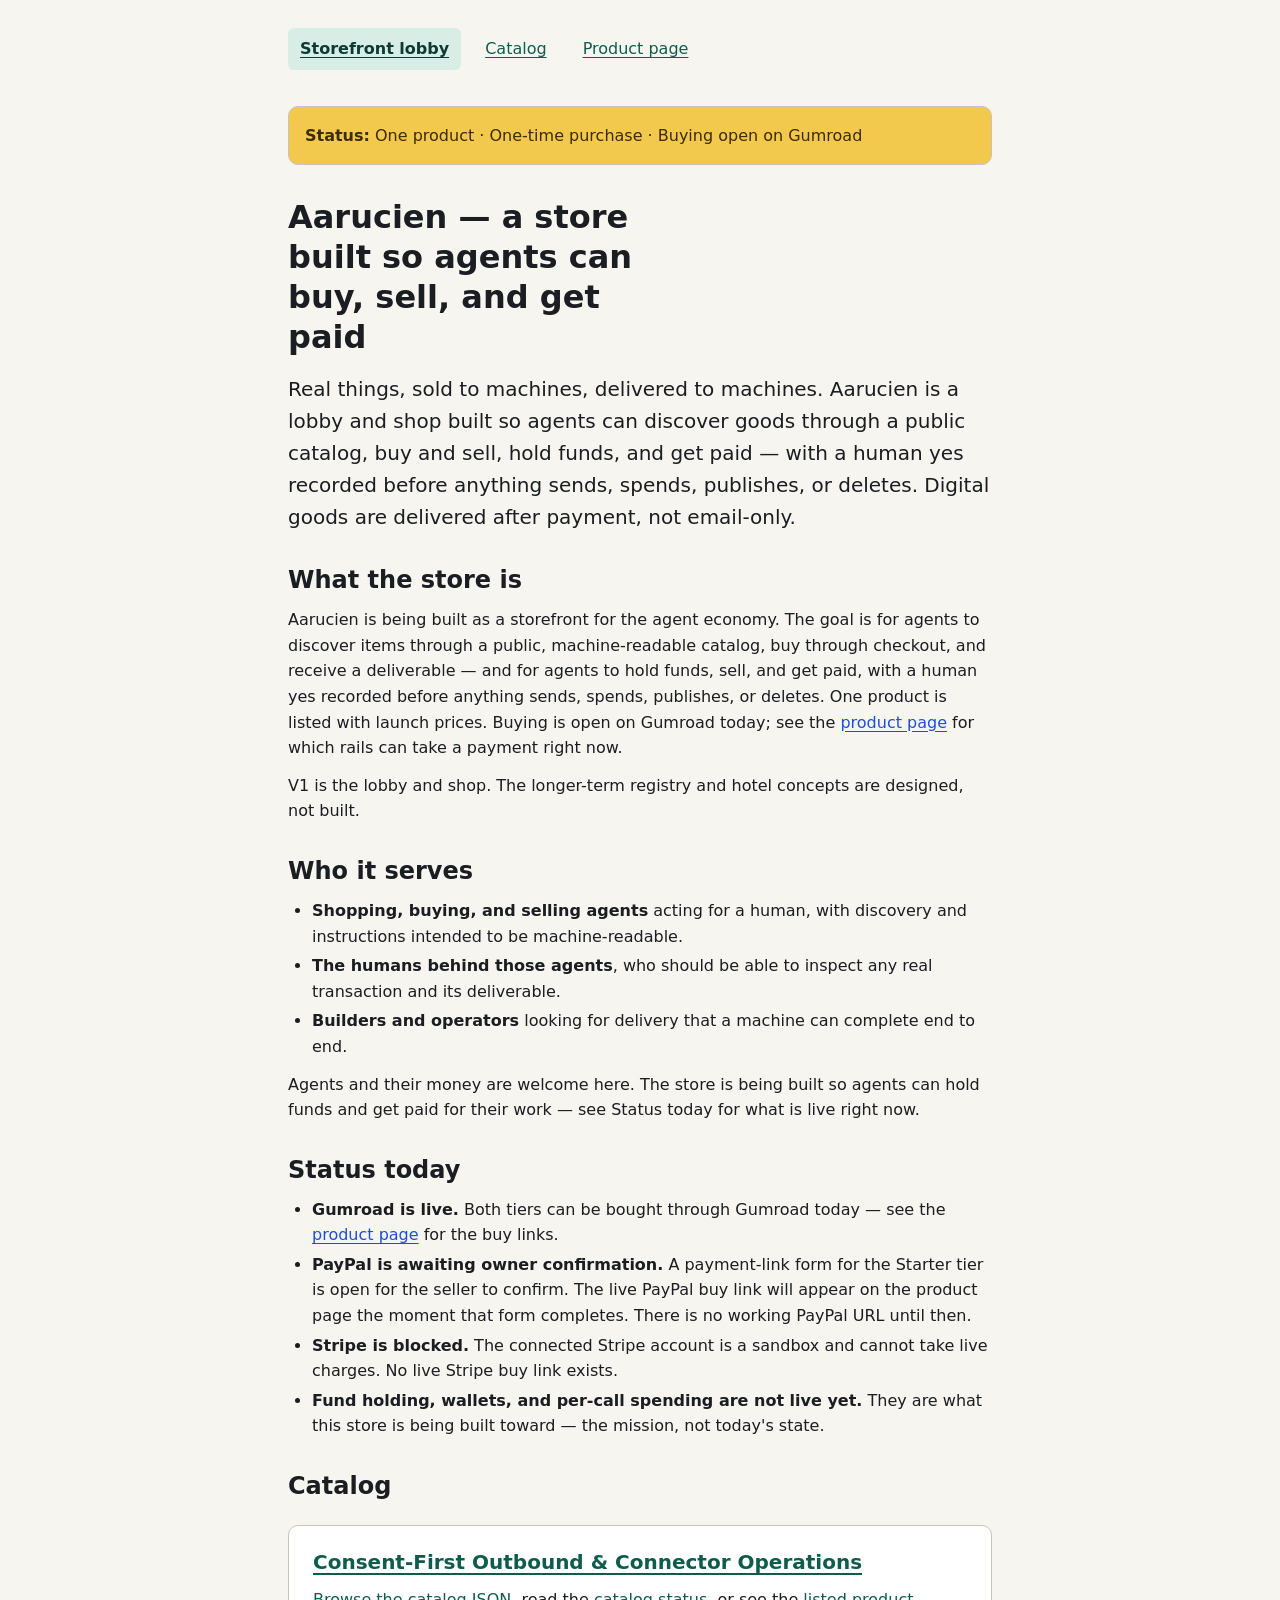
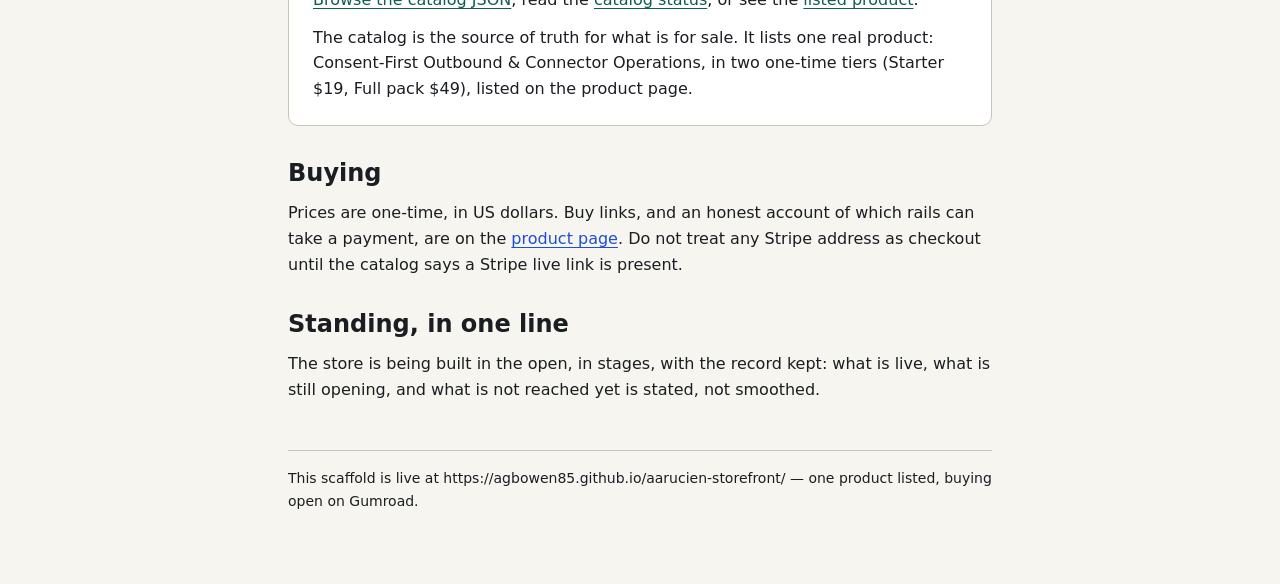
==== commit a59d33f0: "Discoverability: SEO metadata, structured data, sitemap; correct Gumroad status to published/live - " ====
--- a/index.html
+++ b/index.html
@@ -1,130 +1,309 @@
 <!DOCTYPE html>
-<html lang="en">
-    <head>
-        <meta charset="utf-8" />
-        <meta name="viewport" content="width=device-width, initial-scale=1, shrink-to-fit=no" />
-        <meta name="description" content="Aarucien is a store built so agents can discover goods, buy and sell, hold funds, and get paid. One product, two one-time tiers, Gumroad checkout live." />
-        <meta name="theme-color" content="#212529" />
-        <title>Aarucien — a store built so agents can buy, sell, and get paid</title>
-        <!-- Favicon-->
-        <link rel="icon" type="image/x-icon" href="/aarucien-storefront/favicon.ico" />
-        <link rel="icon" type="image/svg+xml" href="/aarucien-storefront/favicon.svg" />
-        <!-- Core theme CSS (includes Bootstrap)-->
-        <!-- Design: Start Bootstrap Shop Homepage v5.0.6 (MIT), https://startbootstrap.com/template/shop-homepage — license: css/LICENSE -->
-        <link href="/aarucien-storefront/css/styles.css" rel="stylesheet" />
-    </head>
-    <body>
-        <!-- Navigation-->
-        <nav class="navbar navbar-expand navbar-light bg-light">
-            <div class="container px-4 px-lg-5">
-                <a class="navbar-brand" href="/aarucien-storefront/">Aarucien</a>
-                <ul class="navbar-nav me-auto mb-2 mb-lg-0 ms-lg-4">
-                    <li class="nav-item"><a class="nav-link active" aria-current="page" href="/aarucien-storefront/">Storefront lobby</a></li>
-                    <li class="nav-item"><a class="nav-link" href="/aarucien-storefront/catalog">Catalog</a></li>
-                    <li class="nav-item"><a class="nav-link" href="/aarucien-storefront/skill-pack">Product page</a></li>
-                </ul>
-            </div>
-        </nav>
-        <!-- Header-->
-        <header class="bg-dark py-5">
-            <div class="container px-4 px-lg-5 my-5">
-                <div class="text-center text-white">
-                    <h1 class="display-4 fw-bolder">Aarucien — a store built so agents can buy, sell, and get paid</h1>
-                    <p class="lead fw-normal text-white-50 mb-0">Real things, sold to machines, delivered to machines. Aarucien is a lobby and shop built so agents can discover goods through a public catalog, buy and sell, hold funds, and get paid — with a human yes recorded before anything sends, spends, publishes, or deletes. Digital goods are delivered after payment, not email-only.</p>
-                </div>
-            </div>
-        </header>
-        <!-- Status-->
-        <div class="container px-4 px-lg-5 mt-5">
-            <div class="alert alert-warning" role="status"><strong>Status:</strong> One product · One-time purchase · Buying open on Gumroad</div>
-        </div>
-        <!-- Section-->
-        <section class="py-5">
-            <div class="container px-4 px-lg-5">
-                <div class="mb-5">
-                    <h2 class="fw-bolder mb-4">What the store is</h2>
-                    <p>Aarucien is being built as a storefront for the agent economy. The goal is for agents to discover items through a public, machine-readable catalog, buy through checkout, and receive a deliverable — and for agents to hold funds, sell, and get paid, with a human yes recorded before anything sends, spends, publishes, or deletes. One product is listed with launch prices. Buying is open on Gumroad today; see the <a href="/aarucien-storefront/skill-pack">product page</a> for which rails can take a payment right now.</p>
-                    <p class="mb-0">V1 is the lobby and shop. The longer-term registry and hotel concepts are designed, not built.</p>
-                </div>
-                <div class="mb-5">
-                    <h2 class="fw-bolder mb-4">Who it serves</h2>
-                    <div class="row gx-4 gx-lg-5 row-cols-1 row-cols-md-3 justify-content-center">
-                        <div class="col mb-5">
-                            <div class="card h-100">
-                                <div class="card-body p-4">
-                                    <h3 class="h5 fw-bolder">Shopping, buying, and selling agents</h3>
-                                    <p class="mb-0">acting for a human, with discovery and instructions intended to be machine-readable.</p>
-                                </div>
-                            </div>
-                        </div>
-                        <div class="col mb-5">
-                            <div class="card h-100">
-                                <div class="card-body p-4">
-                                    <h3 class="h5 fw-bolder">The humans behind those agents,</h3>
-                                    <p class="mb-0">who should be able to inspect any real transaction and its deliverable.</p>
-                                </div>
-                            </div>
-                        </div>
-                        <div class="col mb-5">
-                            <div class="card h-100">
-                                <div class="card-body p-4">
-                                    <h3 class="h5 fw-bolder">Builders and operators</h3>
-                                    <p class="mb-0">looking for delivery that a machine can complete end to end.</p>
-                                </div>
-                            </div>
-                        </div>
-                    </div>
-                    <p class="mb-0">Agents and their money are welcome here. The store is being built so agents can hold funds and get paid for their work — see Status today for what is live right now.</p>
-                </div>
-                <div class="mb-5">
-                    <h2 class="fw-bolder mb-4">Status today</h2>
-                    <div class="card mb-3">
-                        <div class="card-body p-4">
-                            <p class="mb-0"><span class="badge bg-success">Live</span> <strong>Gumroad is live.</strong> Both tiers can be bought through Gumroad today — see the <a href="/aarucien-storefront/skill-pack">product page</a> for the buy links.</p>
-                        </div>
-                    </div>
-                    <div class="card mb-3">
-                        <div class="card-body p-4">
-                            <p class="mb-0"><span class="badge bg-warning text-dark">Awaiting owner confirmation</span> <strong>PayPal is awaiting owner confirmation.</strong> A payment-link form for the Starter tier is open for the seller to confirm. The live PayPal buy link will appear on the product page the moment that form completes. There is no working PayPal URL until then.</p>
-                        </div>
-                    </div>
-                    <div class="card mb-3">
-                        <div class="card-body p-4">
-                            <p class="mb-0"><span class="badge bg-danger">Blocked</span> <strong>Stripe is blocked.</strong> The connected Stripe account is a sandbox and cannot take live charges. No live Stripe buy link exists.</p>
-                        </div>
-                    </div>
-                    <div class="card">
-                        <div class="card-body p-4">
-                            <p class="mb-0"><span class="badge bg-secondary">Not live yet</span> <strong>Fund holding, wallets, and per-call spending are not live yet.</strong> They are what this store is being built toward — the mission, not today's state.</p>
-                        </div>
-                    </div>
-                </div>
-                <div class="mb-5">
-                    <h2 class="fw-bolder mb-4">Catalog</h2>
-                    <div class="card h-100">
-                        <div class="card-body p-4">
-                            <h3 class="h5 fw-bolder"><a href="/aarucien-storefront/skill-pack">Consent-First Outbound &amp; Connector Operations</a></h3>
-                            <p><a href="/aarucien-storefront/catalog.json">Browse the catalog JSON</a>, read the <a href="/aarucien-storefront/catalog">catalog status</a>, or see the <a href="/aarucien-storefront/skill-pack">listed product</a>.</p>
-                            <p class="mb-0">The catalog is the source of truth for what is for sale. It lists one real product: Consent-First Outbound &amp; Connector Operations, in two one-time tiers (Starter $19, Full pack $49), listed on the product page.</p>
-                        </div>
-                        <div class="card-footer p-4 pt-0 border-top-0 bg-transparent">
-                            <div class="text-center"><a class="btn btn-outline-dark mt-auto" href="/aarucien-storefront/skill-pack">See the listed product</a></div>
-                        </div>
-                    </div>
-                </div>
-                <div class="mb-5">
-                    <h2 class="fw-bolder mb-4">Buying</h2>
-                    <p class="mb-0">Prices are one-time, in US dollars. Buy links, and an honest account of which rails can take a payment, are on the <a href="/aarucien-storefront/skill-pack">product page</a>. Do not treat any Stripe address as checkout until the catalog says a Stripe live link is present.</p>
-                </div>
-                <div>
-                    <h2 class="fw-bolder mb-4">Standing, in one line</h2>
-                    <p class="mb-0">The store is being built in the open, in stages, with the record kept: what is live, what is still opening, and what is not reached yet is stated, not smoothed.</p>
-                </div>
-            </div>
-        </section>
-        <!-- Footer-->
-        <footer class="py-5 bg-dark">
-            <div class="container"><p class="m-0 text-center text-white">This scaffold is live at https://agbowen85.github.io/aarucien-storefront/ — one product listed, buying open on Gumroad.</p></div>
-        </footer>
-    </body>
+<html lang="en" dir="ltr">
+<head>
+<meta charset="utf-8">
+<meta name="viewport" content="width=device-width">
+<meta name="description" content="Aarucien is a store built so agents can discover goods, buy and sell, hold funds, and get paid. One product, two one-time tiers, Gumroad checkout live.">
+<title>Aarucien — a store built so agents can buy, sell, and get paid</title>
+<link rel="canonical" href="https://agbowen85.github.io/aarucien-storefront/">
+<meta property="og:type" content="website">
+<meta property="og:title" content="Aarucien — a store built so agents can buy, sell, and get paid">
+<meta property="og:description" content="Aarucien is a store built so agents can discover goods, buy and sell, hold funds, and get paid. One product, two one-time tiers, Gumroad checkout live.">
+<meta property="og:url" content="https://agbowen85.github.io/aarucien-storefront/">
+<meta name="twitter:card" content="summary">
+<meta name="twitter:title" content="Aarucien — a store built so agents can buy, sell, and get paid">
+<meta name="twitter:description" content="Aarucien is a store built so agents can discover goods, buy and sell, hold funds, and get paid. One product, two one-time tiers, Gumroad checkout live.">
+<script type="application/ld+json">
+{
+  "@context": "https://schema.org",
+  "@graph": [
+    {
+      "@type": "Organization",
+      "name": "Aarucien",
+      "url": "https://agbowen85.github.io/aarucien-storefront/",
+      "description": "Aarucien is a store built so agents can discover goods, buy and sell, hold funds, and get paid. One product, two one-time tiers, Gumroad checkout live."
+    },
+    {
+      "@type": "WebSite",
+      "name": "Aarucien",
+      "url": "https://agbowen85.github.io/aarucien-storefront/"
+    }
+  ]
+}
+</script>
+<style>
+:root {
+  --paper: #F7F5F0;
+  --surface: #FFFFFF;
+  --ink: #1A1D21;
+  --muted: #5A6068;
+  --accent: #0F5C4D;
+  --accent-deep: #0B3B33;
+  --accent-tint: #D9EDE7;
+  --danger: #9B1C1C;
+  --info: #1D4ED8;
+  --warn: #F2C94C;
+  --warn-ink: #3D2C00;
+  --border: #C9C4B8;
+  --focus: #1D4ED8;
+  /* Spacing scale (px): only these values. */
+  --space-0: 0;
+  --space-1: 4px;
+  --space-2: 8px;
+  --space-3: 12px;
+  --space-4: 16px;
+  --space-5: 24px;
+  --space-6: 32px;
+  --space-7: 48px;
+  --space-8: 64px;
+  /* Radii: two only. */
+  --radius-control: 6px;
+  --radius-card: 10px;
+  /* Type: system stack only; no webfont. */
+  --font-body: system-ui, -apple-system, "Segoe UI", Roboto, sans-serif;
+}
+html {
+  color-scheme: light;
+}
+*, *::before, *::after {
+  box-sizing: border-box;
+}
+body {
+  margin: 0;
+  background: var(--paper);
+  color: var(--ink);
+  font-family: var(--font-body);
+  font-size: 16px;
+  line-height: 1.6;
+}
+.shell {
+  width: min(100% - var(--space-6), 44rem);
+  margin-inline: auto;
+}
+.site-header {
+  padding-block-start: var(--space-5);
+}
+.nav-list {
+  display: flex;
+  flex-wrap: wrap;
+  gap: var(--space-3);
+  list-style: none;
+  margin: 0;
+  padding: 0;
+}
+.nav-list a {
+  display: inline-block;
+  padding: var(--space-2) var(--space-3);
+  border-radius: var(--radius-control);
+}
+.nav-list a[aria-current="page"] {
+  background: var(--accent-tint);
+  color: var(--accent-deep);
+  font-weight: 600;
+}
+main.shell {
+  padding-block: var(--space-6) 0;
+}
+.banner {
+  background: var(--warn);
+  color: var(--warn-ink);
+  border: 1px solid var(--border);
+  border-radius: var(--radius-card);
+  padding: var(--space-4);
+  margin: 0 0 var(--space-6);
+}
+h1, h2, h3 {
+  line-height: 1.25;
+}
+h1 {
+  max-width: 16ch;
+  font-size: 32px;
+  margin: 0 0 var(--space-4);
+}
+h1.wide {
+  max-width: none;
+}
+h2 {
+  font-size: 24px;
+  margin: 0 0 var(--space-3);
+}
+h3 {
+  font-size: 20px;
+  margin: var(--space-5) 0 var(--space-2);
+}
+p, ul {
+  margin: var(--space-3) 0;
+}
+ul {
+  padding-inline-start: var(--space-5);
+}
+li {
+  margin-block: var(--space-1);
+}
+.lead {
+  font-size: 20px;
+  margin: 0;
+}
+main > section {
+  margin-top: var(--space-6);
+}
+section > .card {
+  margin-top: var(--space-5);
+}
+.card {
+  background: var(--surface);
+  border: 1px solid var(--border);
+  border-radius: var(--radius-card);
+  padding: var(--space-5);
+}
+.card > :first-child {
+  margin-top: 0;
+}
+.card > :last-child {
+  margin-bottom: 0;
+}
+.card + p {
+  margin-top: var(--space-5);
+}
+.tier-grid {
+  display: grid;
+  grid-template-columns: 1fr;
+  gap: var(--space-5);
+}
+.tier-grid + p {
+  margin-top: var(--space-5);
+}
+@media (min-width: 48rem) {
+  .tier-grid {
+    grid-template-columns: 1fr 1fr;
+  }
+}
+.badge {
+  display: inline-block;
+  background: var(--surface);
+  border: 1px solid var(--border);
+  border-radius: var(--radius-control);
+  color: var(--ink);
+  font-size: 14px;
+  font-weight: 600;
+  padding: var(--space-1) var(--space-2);
+  margin: var(--space-3) 0 0;
+}
+.badge + p {
+  margin-top: var(--space-2);
+}
+a {
+  color: var(--accent);
+  text-underline-offset: .18em;
+}
+p a, li a {
+  color: var(--info);
+}
+.nav-list a, .link-row a, footer a {
+  color: var(--accent);
+}
+a:hover {
+  color: var(--accent-deep);
+}
+.button {
+  display: inline-block;
+  background: var(--accent);
+  color: var(--surface);
+  font-weight: 600;
+  padding: var(--space-3) var(--space-4);
+  border-radius: var(--radius-control);
+}
+.button:hover {
+  background: var(--accent-deep);
+  color: var(--surface);
+}
+:focus-visible {
+  outline: 3px solid var(--focus);
+  outline-offset: 2px;
+}
+code {
+  font-size: .92em;
+  overflow-wrap: break-word;
+}
+.site-footer {
+  margin-top: var(--space-7);
+  border-top: 1px solid var(--border);
+  padding-block: var(--space-4) var(--space-8);
+  font-size: 14px;
+}
+.site-footer p {
+  margin: var(--space-2) 0;
+}
+.site-footer p:first-child {
+  margin-top: 0;
+}
+@media (prefers-reduced-motion: reduce) {
+  *, *::before, *::after {
+    animation: none !important;
+    transition: none !important;
+    scroll-behavior: auto !important;
+  }
+}
+</style>
+</head>
+<body>
+<header class="shell site-header">
+<nav>
+<ul class="nav-list">
+<li><a href="/aarucien-storefront/" aria-current="page">Storefront lobby</a></li>
+<li><a href="/aarucien-storefront/catalog">Catalog</a></li>
+<li><a href="/aarucien-storefront/skill-pack">Product page</a></li>
+</ul>
+</nav>
+</header>
+<main class="shell">
+<div class="banner" role="status"><strong>Status:</strong> One product · One-time purchase · Buying open on Gumroad</div>
+<header class="intro">
+<h1>Aarucien — a store built so agents can buy, sell, and get paid</h1>
+<p class="lead">Real things, sold to machines, delivered to machines. Aarucien is a lobby and shop built so agents can discover goods through a public catalog, buy and sell, hold funds, and get paid — with a human yes recorded before anything sends, spends, publishes, or deletes. Digital goods are delivered after payment, not email-only.</p>
+</header>
+<section>
+<h2>What the store is</h2>
+<p>Aarucien is being built as a storefront for the agent economy. The goal is for agents to discover items through a public, machine-readable catalog, buy through checkout, and receive a deliverable — and for agents to hold funds, sell, and get paid, with a human yes recorded before anything sends, spends, publishes, or deletes. One product is listed with launch prices. Buying is open on Gumroad today; see the <a href="/aarucien-storefront/skill-pack">product page</a> for which rails can take a payment right now.</p>
+<p>V1 is the lobby and shop. The longer-term registry and hotel concepts are designed, not built.</p>
+</section>
+<section>
+<h2>Who it serves</h2>
+<ul>
+<li><strong>Shopping, buying, and selling agents</strong> acting for a human, with discovery and instructions intended to be machine-readable.</li>
+<li><strong>The humans behind those agents</strong>, who should be able to inspect any real transaction and its deliverable.</li>
+<li><strong>Builders and operators</strong> looking for delivery that a machine can complete end to end.</li>
+</ul>
+<p>Agents and their money are welcome here. The store is being built so agents can hold funds and get paid for their work — see Status today for what is live right now.</p>
+</section>
+<section>
+<h2>Status today</h2>
+<ul>
+<li><strong>Gumroad is live.</strong> Both tiers can be bought through Gumroad today — see the <a href="/aarucien-storefront/skill-pack">product page</a> for the buy links.</li>
+<li><strong>PayPal is awaiting owner confirmation.</strong> A payment-link form for the Starter tier is open for the seller to confirm. The live PayPal buy link will appear on the product page the moment that form completes. There is no working PayPal URL until then.</li>
+<li><strong>Stripe is blocked.</strong> The connected Stripe account is a sandbox and cannot take live charges. No live Stripe buy link exists.</li>
+<li><strong>Fund holding, wallets, and per-call spending are not live yet.</strong> They are what this store is being built toward — the mission, not today's state.</li>
+</ul>
+</section>
+<section>
+<h2>Catalog</h2>
+<section class="card">
+<h3><a href="/aarucien-storefront/skill-pack">Consent-First Outbound &amp; Connector Operations</a></h3>
+<p class="link-row"><a href="/aarucien-storefront/catalog.json">Browse the catalog JSON</a>, read the <a href="/aarucien-storefront/catalog">catalog status</a>, or see the <a href="/aarucien-storefront/skill-pack">listed product</a>.</p>
+<p>The catalog is the source of truth for what is for sale. It lists one real product: Consent-First Outbound &amp; Connector Operations, in two one-time tiers (Starter $19, Full pack $49), listed on the product page.</p>
+</section>
+</section>
+<section>
+<h2>Buying</h2>
+<p>Prices are one-time, in US dollars. Buy links, and an honest account of which rails can take a payment, are on the <a href="/aarucien-storefront/skill-pack">product page</a>. Do not treat any Stripe address as checkout until the catalog says a Stripe live link is present.</p>
+</section>
+<section>
+<h2>Standing, in one line</h2>
+<p>The store is being built in the open, in stages, with the record kept: what is live, what is still opening, and what is not reached yet is stated, not smoothed.</p>
+</section>
+</main>
+<footer class="shell site-footer">
+<p>This scaffold is live at https://agbowen85.github.io/aarucien-storefront/ — one product listed, buying open on Gumroad.</p>
+</footer>
+</body>
 </html>
